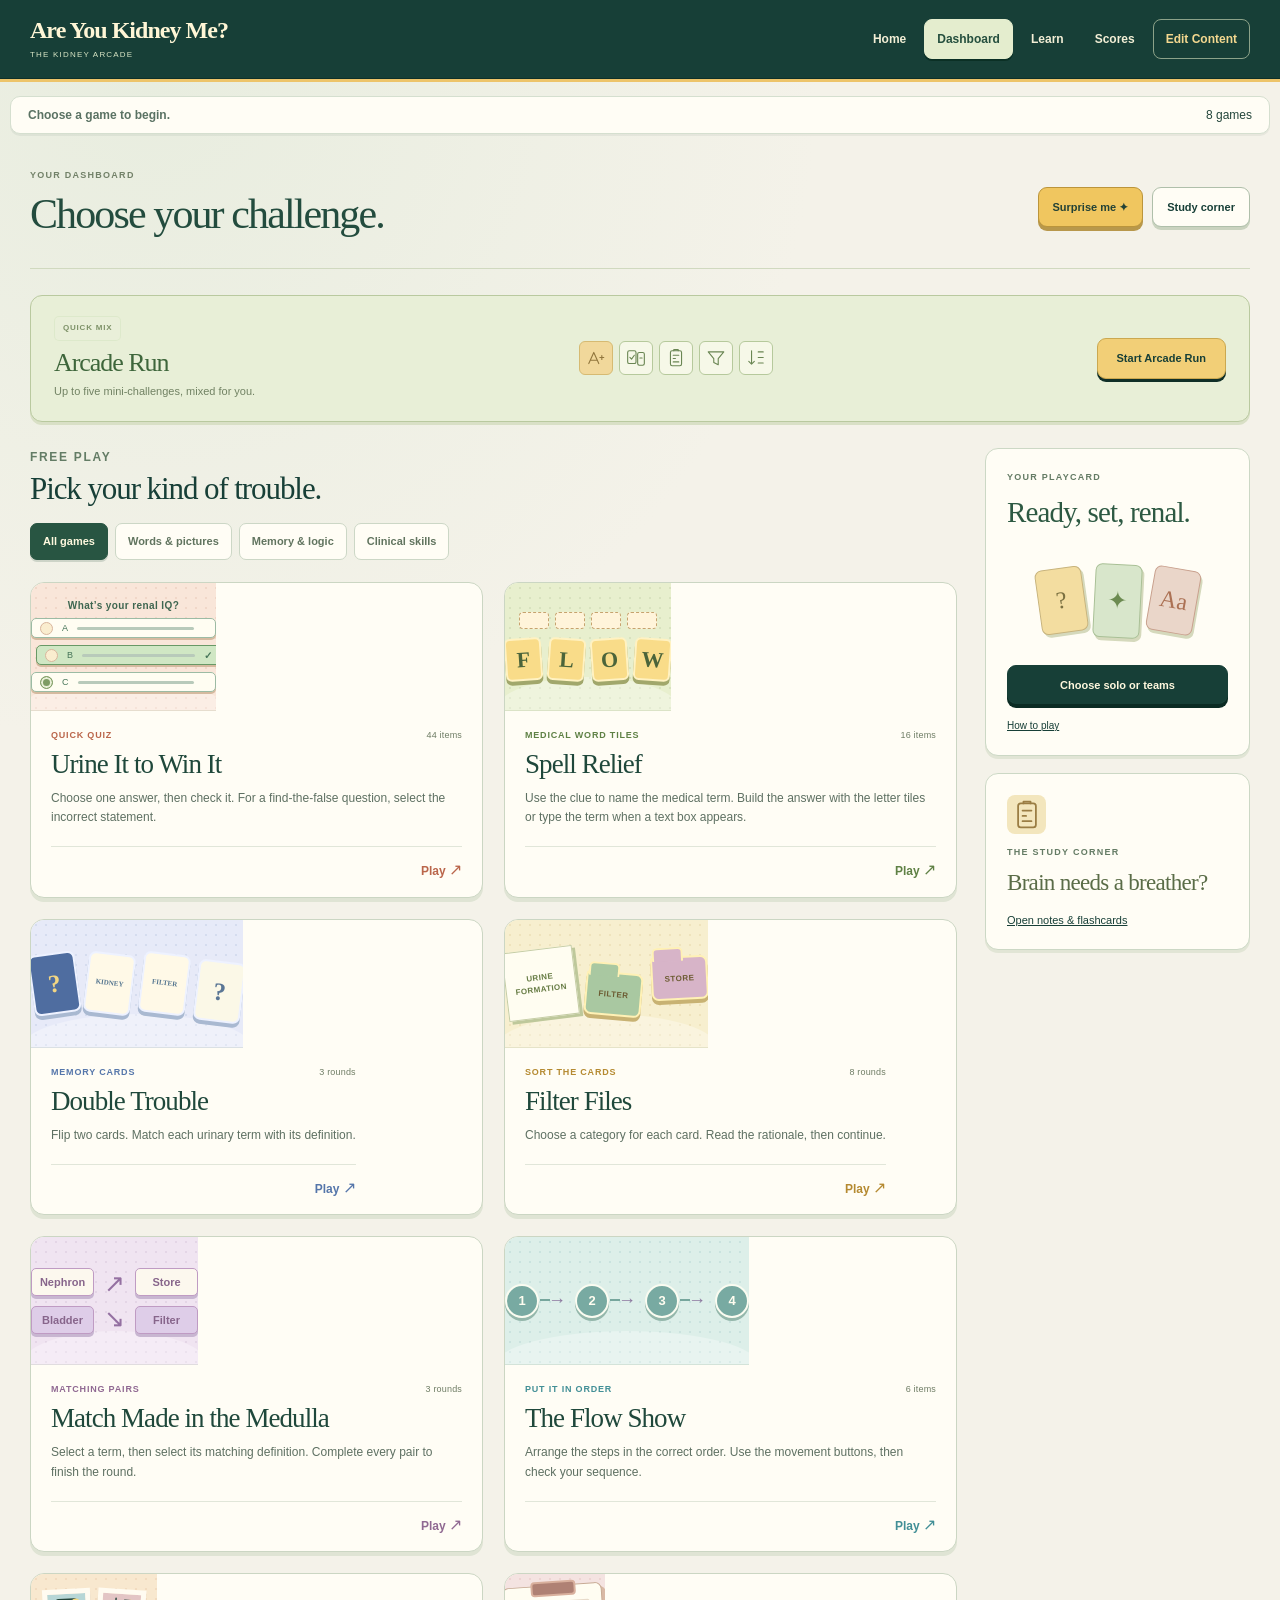
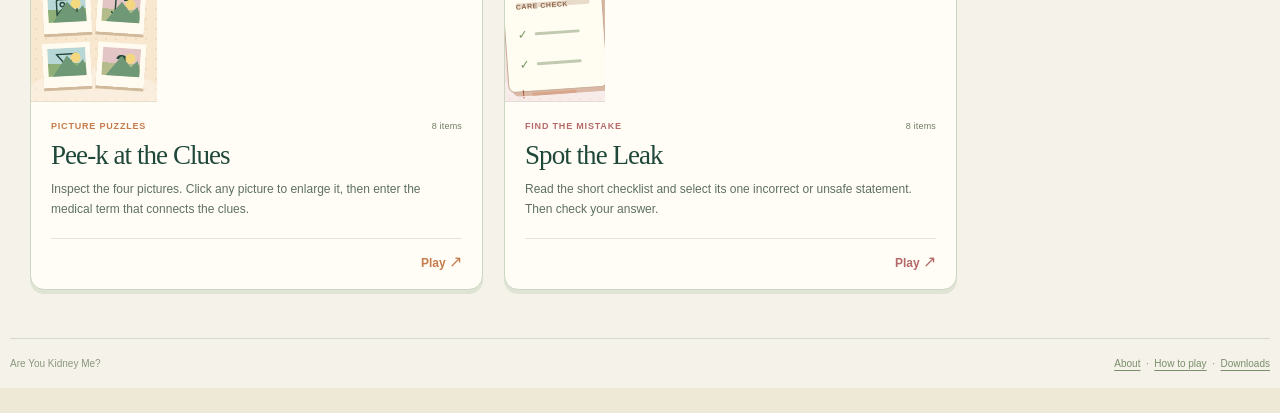
==== dashboard.html @ 538bf219 "Restore Are You Kidney Me, separate home and dashboard, and welcome learning through mistakes" ====
<!doctype html><html lang="en"><head><meta charset="utf-8"><meta name="viewport" content="width=device-width,initial-scale=1"><meta name="theme-color" content="#173f37"><meta name="description" content="An editable urinary-system game hub for solo practice and simple classroom play."><title>Are You Kidney Me? — The Kidney Arcade</title><link rel="stylesheet" href="style.css?v=5"><link rel="stylesheet" href="editor.css?v=5"></head><body data-site-mode="multipage" data-start-view="dashboard"><a class="skip" href="#main">Skip to content</a><div id="app"><p class="loading">Opening the kidney arcade…</p></div><dialog id="modal" aria-label="Game information"></dialog><script src="content.js?v=5"></script><script src="assets.js?v=5"></script><script src="engine.js?v=5"></script><script src="run.js?v=5"></script><script src="memory.js?v=5"></script><script src="activities.js?v=5"></script><script src="zip.js?v=5"></script><script src="editor.js?v=5"></script><script src="downloads.js?v=5"></script><script src="bundle.js?v=5"></script><script src="app.js?v=5"></script><noscript>Enable JavaScript to play or edit this website.</noscript></body></html>
---- style.css ----
*{box-sizing:border-box}:root{--accent:#173f37;--page-bg:#fff9e9;--gold:#e7b958;--ink:#243d34;--muted:#667469;--line:#d7d9bf;--font-scale:1;font-family:Arial,sans-serif;color:var(--ink);background:#eee9d7;font-size:calc(16px * var(--font-scale))}body{margin:0;background:radial-gradient(circle at 90% 0,#d8e1bf,transparent 40%),#eee9d7}button,input,select,textarea{font:inherit}button,a,input,select{touch-action:manipulation}button{cursor:pointer;color:inherit}button:disabled{cursor:default;opacity:.45}button:focus-visible,a:focus-visible,input:focus-visible,select:focus-visible,textarea:focus-visible{outline:3px solid #b86a36;outline-offset:3px}a{color:var(--accent)}h1,h2,h3,p{margin-top:0}p{line-height:1.6}h1,h2,h3{color:var(--accent)}h1,h2{font-family:Georgia,serif;font-weight:normal}header{background:var(--accent);color:#fff6d6;box-shadow:0 4px 0 #d7ae53}.header-inner{max-width:1280px;margin:auto;display:flex;align-items:center;gap:22px;padding:15px 26px;flex-wrap:wrap}.brand{font-family:Georgia,serif;font-size:calc(25px * var(--font-scale));font-weight:bold;color:#fff6d6;border:0;background:none;padding:0;text-align:left}.brand small{display:block;font:calc(10px * var(--font-scale)) Arial,sans-serif;letter-spacing:.15em;color:#dbe4ba;margin-top:4px}.nav{display:flex;gap:6px;flex-wrap:wrap;margin-left:auto}.nav :is(button,a){padding:10px 15px;border:1px solid transparent;background:transparent;color:#f3efd6;border-radius:6px;font-size:calc(14px * var(--font-scale));font-weight:bold}.nav :is(button,a):hover,.nav :is(button,a).active{background:#ffffff1a;border-color:#b9c8a866}.nav .edit{color:#ffe099;border-color:#8aab8d}.session-strip{max-width:1228px;margin:15px auto 0;padding:10px 15px;background:#f9f6e5;border:1px solid #cfdbbc;border-radius:8px;display:flex;gap:13px 24px;flex-wrap:wrap;align-items:center;font-size:calc(13px * var(--font-scale))}.session-strip .mode{margin-right:auto;color:var(--muted)}.session-strip strong{color:var(--accent)}.session-strip button{padding:5px 8px;background:none;border:0;color:var(--accent);font-size:calc(12px * var(--font-scale));text-decoration:underline}.container{max-width:1280px;margin:auto;padding:30px 26px 42px}main{outline:none}.eyebrow{color:#6b7559;font-size:calc(11px * var(--font-scale));letter-spacing:.17em;font-weight:bold;margin-bottom:10px}.hero{display:grid;grid-template-columns:1fr 280px;gap:30px;align-items:center;background:var(--page-bg);border:1px solid #d7d8bd;border-radius:18px;padding:32px 42px;box-shadow:0 7px 0 #dedec5;margin-bottom:35px}.hero h1{font-size:calc(clamp(40px,5.5vw,66px) * var(--font-scale));line-height:1.02;margin-bottom:18px}.hero h1 em{font-style:normal;color:#a95c42}.hero .intro{font-size:calc(18px * var(--font-scale));color:#56664f;max-width:690px;margin-bottom:21px}.hero img{width:100%;max-height:250px;object-fit:contain;filter:drop-shadow(6px 9px 0 #153e3217)}.actions{display:flex;gap:10px;flex-wrap:wrap;align-items:center}.btn{display:inline-flex;justify-content:center;align-items:center;gap:8px;min-height:43px;padding:11px 18px;border:1px solid #7a8d6e;border-radius:7px;background:#f5efdb;color:var(--accent);font-weight:bold;font-size:calc(14px * var(--font-scale));text-decoration:none;box-shadow:0 3px 0 #c6ccb1}.btn:hover{filter:brightness(1.035);transform:translateY(-1px)}.btn.primary{background:var(--gold);border-color:#b18a3a;color:#30442e;box-shadow:0 3px 0 #b39249}.btn.dark{background:var(--accent);color:#fff8de;border-color:var(--accent);box-shadow:0 3px 0 #0d3027}.btn.small{padding:8px 11px;min-height:34px;font-size:calc(12px * var(--font-scale))}.btn.danger{color:#933f35;border-color:#be8a75}.pill{font-size:calc(11px * var(--font-scale));border:1px solid #cad6b7;background:#f8f7e7;border-radius:99px;padding:6px 10px;color:#52624c}.hero-pills{display:flex;gap:7px;flex-wrap:wrap;margin-top:20px}.section-top{display:flex;gap:20px;justify-content:space-between;align-items:end;margin-bottom:18px}.section-top h2{font-size:calc(32px * var(--font-scale));margin-bottom:5px}.muted{color:var(--muted)}.section-top p{font-size:calc(14px * var(--font-scale));margin-bottom:0}.game-grid{display:grid;grid-template-columns:repeat(3,minmax(0,1fr));gap:20px}.game-card{text-align:left;background:var(--page-bg);border:1px solid #cbd3b8;border-radius:13px;padding:23px;box-shadow:0 5px 0 #d8dcc6;transition:transform .15s,box-shadow .15s;min-width:0}.game-card:hover{transform:translateY(-4px);box-shadow:0 9px 0 #d4dac0}.card-top{display:flex;align-items:center;justify-content:space-between;margin-bottom:19px}.game-icon{display:flex;align-items:center;justify-content:center;width:46px;height:46px;border-radius:12px;background:#e1e8ce;color:var(--accent);font:900 calc(22px * var(--font-scale)) Georgia,serif}.game-card h3{font:normal calc(26px * var(--font-scale))/1.12 Georgia,serif;margin:0 0 10px}.game-card .sub{font-weight:bold;font-size:calc(12px * var(--font-scale));color:#737952;margin-bottom:12px}.game-card p{font-size:calc(13px * var(--font-scale));line-height:1.55;color:#61705c;margin-bottom:18px}.game-card .card-bottom{display:flex;justify-content:space-between;font-size:calc(12px * var(--font-scale));font-weight:bold;color:var(--accent)}.note{padding:17px 20px;background:#e8edd9;border-left:4px solid #8aab6b;font-size:calc(14px * var(--font-scale));margin-top:28px;border-radius:0 7px 7px 0}.game-head{display:flex;justify-content:space-between;gap:25px;margin-bottom:23px;align-items:start}.game-head h1{font-size:calc(40px * var(--font-scale));line-height:1.08;margin-bottom:8px}.game-head p{color:var(--muted);font-size:calc(14px * var(--font-scale));margin-bottom:0;max-width:780px}.back{border:0;background:none;color:var(--accent);font-weight:bold;font-size:calc(13px * var(--font-scale));padding:9px 0;white-space:nowrap}.play-layout{display:grid;grid-template-columns:175px minmax(0,1fr);gap:22px}.item-index{background:#e6ecd7;border:1px solid #c4d0b5;padding:15px 12px;border-radius:9px;align-self:start}.item-index summary{font-size:calc(13px * var(--font-scale));color:var(--accent);font-weight:bold;cursor:pointer;margin-bottom:12px}.index-grid{display:grid;grid-template-columns:repeat(4,1fr);gap:6px}.index-btn{border:1px solid #a9b997;border-radius:5px;min-height:33px;background:#fbf9e9;font-weight:bold;font-size:calc(12px * var(--font-scale))}.index-btn.active{background:#edce83;border:2px solid #a4843d}.index-btn.done{background:#b8d1aa}.legend{font-size:calc(11px * var(--font-scale));color:#687660;margin:12px 0 0;line-height:1.6}.challenge{min-width:0;background:var(--page-bg);border:1px solid #ccd3b9;border-radius:13px;padding:25px 29px;box-shadow:0 5px 0 #d8dcc6}.challenge-meta{display:flex;gap:10px 16px;align-items:center;flex-wrap:wrap;margin-bottom:20px;color:#647357;font-weight:bold;font-size:calc(11px * var(--font-scale));letter-spacing:.03em}.challenge-meta .points{margin-left:auto;background:#eee0ac;color:#725a28;padding:6px 9px;border-radius:5px}.prompt{font:700 clamp(calc(21px * var(--font-scale)),2.2vw,28px)/1.4 Arial,sans-serif;color:#254738;margin-bottom:13px}.instruction{font-size:calc(14px * var(--font-scale));color:#687760;margin-bottom:22px}.option-grid{display:grid;gap:10px}.option-grid.two{grid-template-columns:1fr 1fr}.option{display:flex;gap:15px;align-items:center;text-align:left;border:1px solid #b5c2a2;background:#f4f0da;border-radius:7px;padding:15px;min-height:64px;font-size:calc(16px * var(--font-scale));line-height:1.5}.option b{color:var(--accent);font-size:calc(19px * var(--font-scale));flex-shrink:0}.option.selected{background:#f0d89c;border:2px solid #b08f3f;padding:14px}.option.correct{background:#dceacb;border:2px solid #76955e;padding:14px}.option:disabled{opacity:1}.field-label{display:block;font-size:calc(13px * var(--font-scale));font-weight:bold;margin-bottom:9px}.answer-field{width:100%;max-width:620px;border:2px solid #b6c4a3;border-radius:6px;min-height:50px;padding:12px 14px;background:white;color:#243d34;font-size:calc(20px * var(--font-scale))}.hint{font-size:calc(12px * var(--font-scale));color:#6f7d63;margin:10px 0 0}.tiles{display:flex;flex-wrap:wrap;justify-content:center;gap:9px;padding:20px;background:#285d48;border:4px solid #b69a50;border-radius:9px;margin:0 auto 16px;max-width:650px}.tile{width:53px;height:59px;font:700 calc(29px * var(--font-scale)) Georgia,serif;color:#294330;background:linear-gradient(#f1d689,#d3ae5c);border:2px solid #f6e6ad;border-radius:5px;box-shadow:0 3px 0 #163e2e}.tile.used{background:#3c7059;border-color:#6d8b69;color:transparent;box-shadow:none;opacity:1}.built{font-size:calc(25px * var(--font-scale));letter-spacing:.1em;font-weight:bold;color:var(--accent);text-align:center;min-height:52px;padding:12px;background:#ebe9d4;border-radius:6px;margin-bottom:12px;overflow-wrap:anywhere}.built.empty{font-size:calc(14px * var(--font-scale));letter-spacing:0;font-weight:normal;color:#758167}.tile-tools{display:flex;justify-content:center;gap:9px;margin-bottom:15px}.pictures{display:grid;grid-template-columns:repeat(4,minmax(0,1fr));gap:9px;margin-bottom:21px}.picture{border:1px solid #c2c8aa;border-radius:6px;padding:5px;background:#e8e4c9}.picture img{display:block;width:100%;height:130px;object-fit:contain;background:white}.picture small{display:block;color:#6e7759;padding:6px 0 1px;font-size:calc(10px * var(--font-scale))}.challenge-actions{display:flex;gap:10px 17px;flex-wrap:wrap;align-items:center;border-top:1px solid #d5dac3;margin-top:24px;padding-top:20px}.text-button{border:0;background:transparent;color:var(--accent);font-size:calc(13px * var(--font-scale));text-decoration:underline;padding:8px 0}.feedback{padding:16px 18px;background:#f4e7c9;border-left:4px solid #b78a43;margin-top:22px;border-radius:0 7px 7px 0}.feedback.good{background:#e3edd5;border-color:#789e61}.feedback h3{font:700 calc(17px * var(--font-scale)) Arial,sans-serif;margin-bottom:9px}.feedback p{font-size:calc(14px * var(--font-scale));margin-bottom:9px}.feedback p:last-child{margin-bottom:0}.solution{font-size:calc(21px * var(--font-scale))!important;font-weight:bold;color:#315c42;white-space:pre-line}.earned{font-weight:bold;color:#4d7845}.team-awards{display:flex;gap:9px;flex-wrap:wrap;margin-top:12px}.award{border:1px solid #9caf86;background:#fffbee;border-radius:6px;padding:10px 13px;font-size:calc(13px * var(--font-scale));font-weight:bold;min-height:43px;overflow-wrap:anywhere;min-width:0}.award.selected{background:var(--accent);color:white}.award small{display:block;font-size:calc(11px * var(--font-scale));font-weight:normal;margin-top:4px}.match-board{display:grid;grid-template-columns:1fr 1.5fr;gap:13px}.match-column{display:grid;gap:9px}.match-choice{border:1px solid #b0c29b;background:#f3efda;border-radius:6px;padding:12px;min-height:62px;font-size:calc(14px * var(--font-scale));line-height:1.45;text-align:left;display:flex;gap:10px;align-items:center}.match-choice.selected{outline:2px solid #bb9442;background:#f5df9f}.match-choice.matched{background:#d8e7c7;color:#59714e;border-color:#96b17c;opacity:1}.match-choice.wrong{background:#f0d2bc;border-color:#b97959}.match-choice b{color:#6f7d58;flex-shrink:0}.match-hint{font-size:calc(13px * var(--font-scale));color:#916d3d;margin:12px 0 0}.pair-solution{display:grid;gap:9px}.pair-solution p{margin:0;padding:12px 15px;background:#e4ecd6;border-radius:6px;font-size:calc(14px * var(--font-scale))}.order-list{list-style:none;padding:0;margin:0;display:grid;gap:10px}.order-step{display:flex;gap:14px;align-items:center;border:1px solid #bbc8a7;background:#f3efdc;border-radius:7px;padding:12px 14px;min-height:63px}.order-step .step-no{font-size:calc(20px * var(--font-scale));font-weight:bold;color:#8b8e61;flex-shrink:0}.order-step .step-text{font-size:calc(15px * var(--font-scale));line-height:1.5;flex-grow:1}.step-controls{display:flex;gap:5px;flex-shrink:0}.step-controls button{border:1px solid #acbd95;background:#fffbee;border-radius:4px;padding:7px 10px;color:var(--accent)}.order-step.correct{background:#dfeacd}.danger-label{display:inline-block;background:#f1d7c7;color:#874a3d;padding:5px 9px;border-radius:5px;font-size:calc(11px * var(--font-scale));font-weight:bold;margin-bottom:13px}.learn-layout{display:grid;grid-template-columns:1.3fr 1fr;gap:24px}.articles{display:grid;gap:15px}.article{background:var(--page-bg);border:1px solid #ccd3b7;border-radius:10px;overflow:hidden}.article summary{padding:19px 21px;font:normal calc(24px * var(--font-scale)) Georgia,serif;color:var(--accent);cursor:pointer}.article .article-body{padding:0 21px 19px;font-size:calc(14px * var(--font-scale));color:#56664e}.flash-panel{background:#e3ead3;border:1px solid #bdcca8;border-radius:12px;padding:22px;align-self:start}.flash-panel h2{font-size:calc(29px * var(--font-scale));margin-bottom:10px}.flashcard{display:flex;align-items:center;justify-content:center;flex-direction:column;width:100%;min-height:222px;background:#fff9e9;border:2px solid #becd9e;border-radius:11px;padding:25px;text-align:center;margin:15px 0;font-size:calc(21px * var(--font-scale));line-height:1.5;color:var(--accent)}.flashcard small{font-size:calc(11px * var(--font-scale));color:#88936e;margin-top:17px}.search{width:100%;max-width:310px;min-height:43px;background:#fffdf3;border:1px solid #b4c29d;border-radius:6px;padding:10px 13px}.scores-layout{display:grid;grid-template-columns:1fr 1.2fr;gap:23px}.score-card,.review-card,.finish-card{background:var(--page-bg);border:1px solid #c5d1b3;border-radius:13px;padding:26px}.score-big{font:normal calc(61px * var(--font-scale)) Georgia,serif;color:var(--accent);margin:12px 0}.score-table{width:100%;border-collapse:collapse;font-size:calc(14px * var(--font-scale));margin:18px 0}.score-table th,.score-table td{text-align:left;padding:12px 8px;border-bottom:1px solid #d3dac1;overflow-wrap:anywhere}.review-list{display:grid;gap:8px;max-height:380px;overflow:auto}.review-link{display:block;text-align:left;background:#f1efdc;border:1px solid #c9d1b5;border-radius:6px;padding:12px;font-size:calc(13px * var(--font-scale));line-height:1.4;color:var(--accent)}.finish-card h1{font-size:calc(43px * var(--font-scale))}.finish-card p{color:#617055}.timer{display:inline-flex;gap:8px;align-items:center;margin-left:auto;font-size:calc(13px * var(--font-scale));color:#647451}.timer button{border:1px solid #b9c7a6;border-radius:4px;background:#f7f2df;font-size:calc(11px * var(--font-scale));padding:6px 8px}.editor-intro{background:#e7edd9;border:1px solid #c2d0ae;border-radius:9px;padding:16px 20px;font-size:calc(14px * var(--font-scale));margin-bottom:20px}.page-footer{max-width:1228px;margin:0 auto 25px;padding:17px 0;border-top:1px solid #c6ceb5;display:flex;justify-content:space-between;gap:20px;color:#788167;font-size:calc(11px * var(--font-scale))}.page-footer button{border:0;background:none;padding:0;color:#637954;text-decoration:underline;font-size:calc(11px * var(--font-scale))}.loading{padding:70px 30px;color:#476f4c;font-size:calc(22px * var(--font-scale))}.skip{position:absolute;left:10px;top:-80px;background:white;padding:12px;z-index:50}.skip:focus{top:10px}dialog{width:calc(100% - 30px);max-width:720px;border:1px solid #91a37d;border-radius:13px;padding:0;background:var(--page-bg);color:var(--ink);box-shadow:0 16px 60px #12362866}dialog::backdrop{background:#16372dcc}.modal-header{display:flex;justify-content:space-between;align-items:center;gap:20px;background:var(--accent);color:#fff4ce;padding:13px 20px;font-size:calc(16px * var(--font-scale));font-weight:bold}.modal-header button{color:#fff4ce;background:#ffffff15;border:1px solid #ffffff44;border-radius:5px;padding:6px 10px;font-size:calc(12px * var(--font-scale))}.modal-body{padding:25px 28px 28px}.modal-body h2{font-size:calc(32px * var(--font-scale));margin-bottom:12px}.modal-body p,.modal-body li{font-size:calc(14px * var(--font-scale));line-height:1.6}.modal-body li{margin-bottom:8px}.mode-choices{display:grid;grid-template-columns:1fr 1fr;gap:14px;margin:20px 0}.mode-choice{padding:22px 19px;text-align:left;border:1px solid #b7c5a0;border-radius:8px;background:#f1e8cb}.mode-choice strong{font:normal calc(25px * var(--font-scale)) Georgia,serif;color:var(--accent);display:block;margin-bottom:10px}.mode-choice span{font-size:calc(13px * var(--font-scale));line-height:1.6;display:block;color:#647053}.team-fields{display:grid;grid-template-columns:1fr 1fr;gap:12px;margin:20px 0}.team-fields label{font-size:calc(12px * var(--font-scale));font-weight:bold}.team-fields input{width:100%;display:block;margin-top:7px;padding:11px;border:1px solid #aebf94;border-radius:5px;background:white;min-height:43px}.fine{font-size:calc(11px * var(--font-scale))!important;color:#75836a}.zoom-image{display:block;max-width:100%;max-height:65vh;margin:auto}.toast{background:#e4ebd2;border:1px solid #a9bf8d;color:#3e6543;padding:12px 18px;max-width:1228px;margin:12px auto 0;border-radius:7px;font-size:calc(13px * var(--font-scale))}.empty{padding:20px;background:#f1efde;border-radius:7px;color:#6c7b5e}.modal-errors{color:#9a4232}.sr-only{position:absolute;width:1px;height:1px;overflow:hidden;clip-path:inset(50%)}@media(prefers-reduced-motion:reduce){*{transition:none!important;animation:none!important;scroll-behavior:auto!important}}@media(max-width:950px){.game-grid{grid-template-columns:repeat(2,minmax(0,1fr))}.hero{grid-template-columns:1fr 200px;padding:29px}.hero img{max-height:220px}.play-layout{grid-template-columns:1fr}.item-index{padding:12px 14px}.index-grid{grid-template-columns:repeat(10,1fr)}.item-index .legend{display:none}.option-grid.two{grid-template-columns:1fr}.learn-layout,.scores-layout{grid-template-columns:1fr 1fr}.session-strip{margin:14px 26px 0}.page-footer{margin:0 26px 25px}.game-head h1{font-size:calc(35px * var(--font-scale))}}@media(max-width:620px){.header-inner{gap:15px;padding:16px}.brand{font-size:calc(24px * var(--font-scale))}.nav{margin-left:0;width:100%;gap:4px}.nav :is(button,a){padding:9px 12px;font-size:calc(12px * var(--font-scale))}.container{padding:23px 15px 30px}.session-strip{margin:14px 15px 0;font-size:calc(12px * var(--font-scale));gap:9px 13px}.hero{grid-template-columns:1fr;padding:25px 22px;gap:10px}.hero h1{font-size:calc(43px * var(--font-scale))}.hero .intro{font-size:calc(16px * var(--font-scale))}.hero img{display:none}.game-grid{grid-template-columns:1fr;gap:16px}.game-card{padding:21px}.game-card h3{font-size:calc(27px * var(--font-scale))}.card-top{margin-bottom:15px}.section-top{display:block}.section-top h2{font-size:calc(30px * var(--font-scale))}.section-top p{margin-bottom:12px}.game-head{gap:15px}.game-head h1{font-size:calc(31px * var(--font-scale))}.game-head p{font-size:calc(13px * var(--font-scale))}.back{font-size:calc(11px * var(--font-scale))}.challenge{padding:22px 17px}.prompt{font-size:calc(22px * var(--font-scale))}.challenge-meta{font-size:calc(10px * var(--font-scale));gap:7px}.tile{width:45px;height:52px;font-size:calc(26px * var(--font-scale))}.tiles{padding:14px 10px;gap:7px}.built{font-size:calc(22px * var(--font-scale))}.pictures{grid-template-columns:1fr 1fr}.picture img{height:135px}.match-board{gap:8px;grid-template-columns:1fr 1.2fr}.match-choice{padding:10px 9px;font-size:calc(12px * var(--font-scale));min-height:77px;gap:6px}.order-step{padding:11px 10px;gap:9px}.order-step .step-text{font-size:calc(14px * var(--font-scale))}.step-controls{display:grid}.step-controls button{padding:5px 8px;font-size:calc(12px * var(--font-scale))}.learn-layout,.scores-layout{grid-template-columns:1fr}.section-top .search{max-width:none}.index-grid{grid-template-columns:repeat(7,1fr)}.challenge-actions .btn{flex-grow:1}.timer{width:100%;margin-left:0}.page-footer{margin:0 15px 20px;display:block}.page-footer span{display:block;margin-bottom:9px}.mode-choices,.team-fields{grid-template-columns:1fr}.modal-body{padding:23px 20px}.feedback{padding:16px 14px}.team-awards{display:grid;grid-template-columns:1fr 1fr}.award{padding:10px;font-size:calc(12px * var(--font-scale))}.score-card,.review-card,.finish-card{padding:22px}.score-big{font-size:calc(52px * var(--font-scale))}.toast{margin:12px 15px 0}}
h1,h2,h3,.brand,.game-card{overflow-wrap:anywhere}.session-strip>span{min-width:0;overflow-wrap:anywhere}

/* Urine Trouble — the illustrated arcade hub. */
:root{--arcade-cream:#faf7ec;--arcade-paper:#fffdf5;--arcade-forest:#173f37;--arcade-coral:#d96c50;--arcade-sun:#f0c65f;--arcade-blue:#477fa0;--arcade-line:#d4dccd;--muted:#5b7065;--gold:#f0c65f}
body{background:radial-gradient(circle at 12% 4%,#e8eddf,transparent 30%),#f4f2e9;color:#24463b}
header{border-bottom:1px solid #0e3029;box-shadow:0 3px 0 #edc46a}
.header-inner{max-width:1320px;padding:18px 30px;gap:25px}
.brand{letter-spacing:-.04em;font-size:calc(27px * var(--font-scale))}
.brand small{letter-spacing:.17em;font-size:calc(9px * var(--font-scale));margin-top:5px;color:#d7e4c4}
.nav{gap:6px}.nav :is(button,a){min-height:42px;border-radius:8px;padding:11px 17px;font-size:calc(13px * var(--font-scale));transition:background-color .15s,border-color .15s}
.nav :is(button,a).active{background:#f0cb70;color:#173f37;border-color:#f0cb70;box-shadow:0 3px 0 #0d2d2573}
.nav :is(button,a):hover:not(.active){background:#ffffff16;border-color:#ffffff35}
.nav .edit{color:#f4d88f;border-color:#8ca289}
.container{max-width:1320px;padding:30px 30px 48px}
.session-strip{max-width:1260px;margin-top:17px;padding:11px 17px;background:#fffdf5;border-color:#d5dfcf;box-shadow:0 2px 0 #244b3410;border-radius:10px;font-size:calc(12px * var(--font-scale))}
.session-strip .mode{font-weight:bold;color:#5a7263}.session-strip strong{font-variant-numeric:tabular-nums}
.eyebrow{font-size:calc(10px * var(--font-scale));font-weight:800;letter-spacing:.14em;color:#637c65}
.btn{min-height:45px;padding:12px 19px;border-radius:9px;border-color:#afbfaa;background:#fffdf5;box-shadow:0 3px 0 #cad3bf;font-size:calc(13px * var(--font-scale));transition:transform .15s,box-shadow .15s,background-color .15s}
.btn.primary{background:#f0c65f;color:#234236;border-color:#bb953b;box-shadow:0 4px 0 #b8984b}
.btn.primary:hover{background:#f7d580;filter:none;transform:translateY(-2px)}.btn.dark{border-color:#173f37;box-shadow:0 4px 0 #0b2b23}
.btn:active{transform:translateY(2px);box-shadow:0 1px 0 #8b9c80}.btn.small{min-height:36px;padding:8px 12px;font-size:calc(11px * var(--font-scale))}
.arcade-hub{min-width:0}.hub-hero{display:grid;grid-template-columns:minmax(0,1.02fr) minmax(0,1fr);gap:35px;align-items:center;margin:0 0 36px;padding:8px 0 7px}
.hub-hero>div{min-width:0}.hub-hero .eyebrow{display:inline-flex;gap:7px;align-items:center;margin-bottom:17px;padding:6px 9px;border:1px solid #ccd9be;background:#e9efd9;border-radius:5px;color:#577048;font-size:calc(9px * var(--font-scale));letter-spacing:.13em}
.hub-hero .eyebrow::before{content:"";width:6px;height:6px;background:#d3704b;border-radius:2px;box-shadow:9px 0 0 #d8b754;margin-right:11px}
.hub-title,.hub-hero h1{font:normal calc(clamp(42px,4.7vw,64px) * var(--font-scale))/1.02 Georgia,serif;letter-spacing:-.055em;margin:0 0 17px;color:#173f37;max-width:680px}
.hub-title em,.hub-hero h1 em{color:#c16848;font-style:normal;display:block}.hub-hero .intro,.hub-hero .hub-intro{max-width:530px;color:#596e61;font-size:calc(15px * var(--font-scale));line-height:1.7;margin-bottom:20px}
.hub-stats{display:flex;flex-wrap:wrap;gap:15px 24px;margin:22px 0 0}.hub-stat{display:flex;gap:7px;align-items:baseline;color:#6a7b6c;font-size:calc(11px * var(--font-scale));line-height:1.4}.hub-stat strong{font:700 calc(24px * var(--font-scale))/1 Arial,sans-serif;color:#2e5742;letter-spacing:-.05em}
.featured-run{position:relative;isolation:isolate;overflow:hidden;min-height:250px;padding:28px 29px;background:#1d4c40;color:#fdf7de;border:2px solid #173f37;border-radius:17px;box-shadow:6px 7px 0 #dce0c5;text-align:left}
.featured-run::before{content:"";position:absolute;inset:0;z-index:-1;background-image:linear-gradient(#ffffff08 1px,transparent 1px),linear-gradient(90deg,#ffffff08 1px,transparent 1px);background-size:20px 20px}
.featured-run::after{content:"";position:absolute;width:190px;height:190px;border:27px solid #69905c22;border-radius:50%;right:-60px;top:-65px;z-index:-1}
.featured-run .eyebrow,.featured-run .feature-label,.featured-run .run-label{display:inline-block;border:1px solid #c7dcad55;background:#ffffff0d;border-radius:5px;padding:5px 8px;font-size:calc(9px * var(--font-scale));font-weight:bold;letter-spacing:.1em;color:#dce9c8;margin-bottom:14px}
.featured-run .eyebrow::before{display:none}.featured-run h2{font:normal calc(34px * var(--font-scale))/1.1 Georgia,serif;letter-spacing:-.04em;color:#f5d17a;margin:0 0 12px}
.featured-run p{font-size:calc(13px * var(--font-scale));line-height:1.65;color:#dce6d0;max-width:345px;margin-bottom:17px}.featured-run .btn.primary{background:#f2cf77;border-color:#cba850;box-shadow:0 3px 0 #102f27;color:#173f37}
.featured-run .run-art{position:absolute;width:122px;right:20px;bottom:23px;pointer-events:none;opacity:.95}.featured-run .run-art img{display:block;width:100%;height:auto;max-height:150px;object-fit:contain}.featured-run .run-copy{position:relative;padding-right:105px;z-index:1}.featured-run .run-copy h2{max-width:330px}
.run-preview,.run-route{display:flex;gap:7px;align-items:center;margin:17px 0 20px;flex-wrap:wrap}.run-preview span,.run-route span{display:grid;place-items:center;min-width:29px;height:29px;padding:0 7px;background:#ffffff0f;border:1px solid #d4dfb64d;border-radius:6px;color:#e9eacb;font-size:calc(10px * var(--font-scale));font-weight:bold}.run-preview span:first-child,.run-route span:first-child{background:#f0c65f;color:#2b4937;border-color:#f0c65f}
.hub-main{display:grid;grid-template-columns:minmax(0,1fr) 265px;gap:28px;align-items:start}.hub-games,.game-library{min-width:0}.hub-main .section-top{margin:0 0 17px;align-items:center}.hub-main .section-top h2{font:normal calc(31px * var(--font-scale))/1.1 Georgia,serif;letter-spacing:-.035em;margin-bottom:0}.hub-main .section-top .eyebrow{margin-bottom:5px}.hub-main .section-top p{font-size:calc(12px * var(--font-scale))}
.game-filters{display:flex;align-items:center;gap:7px;flex-wrap:wrap;margin:0 0 22px}.filter-btn{min-height:37px;padding:8px 12px;border:1px solid #ccd7c6;border-radius:7px;background:#fffdf5;color:#61745f;font-size:calc(11px * var(--font-scale));font-weight:bold;line-height:1.3;transition:background-color .15s,border-color .15s}
.filter-btn:hover{border-color:#849f7b;background:#eaf0de}.filter-btn[aria-pressed="true"]{border-color:#285542;background:#285542;color:#fff9df;box-shadow:0 2px 0 #1a40322b}
.game-grid{grid-template-columns:repeat(2,minmax(0,1fr));gap:21px}.game-card{--game-color:#376e4a;--game-tint:#e9efdb;--game-deep:#29533c;display:flex;flex-direction:column;position:relative;overflow:hidden;padding:0;text-align:left;min-width:0;background:#fffdf5;border:1px solid #cbd6c3;border-radius:14px;box-shadow:0 4px 0 #dfe4d4;transition:transform .18s,box-shadow .18s,border-color .18s}
.game-card::before{display:none}.game-card:hover{transform:translateY(-5px);border-color:var(--game-color);box-shadow:0 9px 0 #d7dfce}.game-card:active{transform:translateY(-1px);box-shadow:0 3px 0 #d7dfce}
.game-card[data-game="quiz"]{--game-color:#ba664b;--game-tint:#f9e6d9;--game-deep:#8c4e3f}.game-card[data-game="words"]{--game-color:#5f8145;--game-tint:#e8efce;--game-deep:#406239}.game-card[data-game="memory"]{--game-color:#5576aa;--game-tint:#e7eaf8;--game-deep:#3d5c89}.game-card[data-game="sort"]{--game-color:#b58a31;--game-tint:#f7efcf;--game-deep:#7e6b35}.game-card[data-game="match"]{--game-color:#906992;--game-tint:#f0e4f1;--game-deep:#77557c}.game-card[data-game="flow"]{--game-color:#428f96;--game-tint:#ddefe9;--game-deep:#34747b}.game-card[data-game="pictures"]{--game-color:#c67c4d;--game-tint:#f8e8cf;--game-deep:#9c603c}.game-card[data-game="leak"]{--game-color:#b6696a;--game-tint:#f4e3e1;--game-deep:#8f5558}
.game-preview{position:relative;display:flex;justify-content:center;align-items:center;gap:9px;height:128px;min-height:128px;overflow:hidden;background:var(--game-tint);border-bottom:1px solid #bfcbb752;isolation:isolate}
.game-preview::before{content:"";position:absolute;inset:0;z-index:-1;background-image:radial-gradient(var(--game-color) .75px,transparent .75px);background-size:10px 10px;opacity:.12}.game-preview::after{content:"";position:absolute;inset:auto -10px -37px;height:70px;border-radius:50%;z-index:-1;background:#ffffff4d}
.game-preview .game-icon{display:grid;place-items:center;width:58px;height:58px;background:#fffdf1b3;color:var(--game-color);border:1px solid #fffdf5;border-radius:14px;box-shadow:0 4px 0 #23452d17}.game-preview .game-icon svg{width:34px;height:34px}.game-card-body{padding:19px 20px 16px;display:flex;flex-direction:column;flex:1;min-width:0}.game-card-top{display:flex;gap:10px;justify-content:space-between;align-items:center;margin-bottom:10px}.game-card-top .sub{margin:0;color:var(--game-color);font-size:calc(9px * var(--font-scale));letter-spacing:.09em;text-transform:uppercase;font-weight:800}.game-card .pill{font-size:calc(9px * var(--font-scale));padding:4px 7px;background:#f7f7eb;border-color:#dce2d0;color:#738067}
.game-card h3{font:normal calc(27px * var(--font-scale))/1.12 Georgia,serif;letter-spacing:-.035em;margin:0 0 9px;color:#264f3b}.game-card p{font-size:calc(12px * var(--font-scale));line-height:1.6;color:#667a66;margin-bottom:16px}.game-card .card-bottom{display:flex;justify-content:space-between;align-items:center;gap:10px;margin-top:auto;border-top:1px solid #e1e6d9;padding-top:12px;color:#70816b;font-size:calc(10px * var(--font-scale));line-height:1.4}.game-card .card-bottom>span:last-child{color:var(--game-color);font-size:calc(12px * var(--font-scale));font-weight:bold;white-space:nowrap}
.game-card .card-top{margin:18px 20px 0}.game-card>.sub,.game-card>h3,.game-card>p,.game-card>.card-bottom{margin-left:20px;margin-right:20px}.game-card>.card-bottom{margin-bottom:18px}
.mini-tile{display:grid;place-items:center;position:relative;width:37px;height:43px;background:#f9dc89;color:#4b643a;border:2px solid #fff2c2;border-radius:6px;box-shadow:0 4px 0 #a1a76b;font:700 calc(22px * var(--font-scale))/1 Georgia,serif;transform:rotate(-4deg);transition:transform .18s}.mini-tile:nth-child(2n){transform:translateY(5px) rotate(3deg)}.mini-tile:nth-child(3n){transform:translateY(-4px) rotate(-2deg)}.game-card:hover .mini-tile{transform:translateY(-4px) rotate(0)}
.mini-card{display:grid;place-items:center;width:47px;height:61px;border:2px solid #eef2ff;border-radius:7px;background:#4f6da0;box-shadow:0 4px 0 #a9b9d1;color:#f2d683;font:700 calc(25px * var(--font-scale))/1 Georgia,serif;transform:rotate(-8deg);transition:transform .18s}.mini-card:nth-child(2n){transform:translateY(8px) rotate(7deg);background:#fbf8e7;color:#5a7695}.mini-card:nth-child(3n){transform:translateY(-6px) rotate(-2deg)}.game-card:hover .mini-card{transform:translateY(-5px) rotate(0)}
.mini-folder{position:relative;display:grid;place-items:center;width:57px;height:44px;background:#e3b855;border:2px solid #fff1b5;border-radius:4px 7px 7px;box-shadow:0 4px 0 #c8b273;color:#6c5b32;font-size:calc(18px * var(--font-scale));font-weight:bold;transform:rotate(-5deg)}.mini-folder::before{content:"";position:absolute;left:0;top:-11px;width:27px;height:12px;border-radius:5px 5px 0 0;background:inherit;border:2px solid #fff1b5;border-bottom:0}.mini-folder:nth-child(2n){background:#a9c8a1;transform:translateY(10px) rotate(5deg)}.mini-folder:nth-child(3n){background:#d7b4c8;transform:translateY(-6px) rotate(-3deg)}
.mini-choice{display:flex;align-items:center;gap:7px;min-width:137px;height:25px;padding:4px 8px;border:1px solid #dfb59f;border-radius:5px;background:#fffaf0;color:#97644c;font-size:calc(9px * var(--font-scale));box-shadow:0 2px 0 #d5ba9f}.mini-choice::before{content:"";width:11px;height:11px;border:1px solid #d9b69d;border-radius:50%;background:#faedcf;flex:none}.mini-choice.is-correct,.mini-choice:last-child{background:#e4edcc;border-color:#a6ba87}.mini-choice.is-correct::before,.mini-choice:last-child::before{background:#7e9c63;border-color:#7e9c63;box-shadow:inset 0 0 0 2px #e9efd7}
.preview-quiz,.preview-leak{flex-direction:column;gap:7px}.preview-words{gap:7px}.preview-memory{gap:8px}.preview-match{gap:24px}.mini-link{display:flex;align-items:center;justify-content:center;width:63px;min-height:28px;padding:6px;background:#fcf8ee;border:1px solid #bf9bc3;border-radius:5px;box-shadow:0 3px 0 #c8b6d1;color:#87658b;font-size:calc(11px * var(--font-scale));font-weight:bold;position:relative}.mini-link:nth-child(2n){background:#decde8}.mini-link::after{content:"";position:absolute;width:26px;height:2px;background:#b49bbd;right:-26px;top:50%}.mini-link:last-child::after{display:none}
.mini-dot{display:grid;place-items:center;width:34px;height:34px;border:2px solid #fafcf1;background:#78aaa2;color:#fffdf0;box-shadow:0 3px 0 #94b7ab;border-radius:50%;font-size:calc(13px * var(--font-scale));font-weight:bold;position:relative}.mini-dot:not(:last-child)::after{content:"";position:absolute;left:33px;top:13px;height:2px;width:10px;background:#77a69d}.mini-dot:nth-child(2n){background:#e3c572;color:#587c67}
.mini-picture{position:relative;display:block;width:51px;height:57px;background:linear-gradient(#b7d6d6 55%,#8eaf77 55%);border:5px solid #fffbf1;border-bottom-width:11px;box-shadow:0 3px 0 #d1b99b;transform:rotate(-8deg);overflow:hidden}.mini-picture::before{content:"";position:absolute;left:3px;bottom:-2px;width:38px;height:28px;background:#6e9876;clip-path:polygon(0 100%,43% 20%,68% 60%,85% 35%,100% 100%)}.mini-picture::after{content:"";position:absolute;right:5px;top:5px;width:10px;height:10px;background:#f4d87f;border-radius:50%}.mini-picture:nth-child(2n){transform:translateY(7px) rotate(7deg);background:linear-gradient(#e3c5c5 55%,#b3bc8a 55%)}
.mini-clipboard{display:grid;gap:6px;width:104px;min-height:81px;padding:17px 12px 10px;border:2px solid #cc9c8b;background:#fffaf0;border-radius:7px;box-shadow:4px 4px 0 #dfc8bd;position:relative;transform:rotate(-5deg)}.mini-clipboard::before{content:"";position:absolute;width:41px;height:11px;left:calc(50% - 21px);top:-5px;background:#af8174;border:2px solid #d9b09d;border-radius:4px}.mini-clipboard span{display:block;height:5px;background:#e8dbca;border-radius:2px}.mini-clipboard span:nth-child(2n){width:70%;background:#d88f7b}
.hub-aside{position:sticky;top:22px;display:grid;gap:17px;min-width:0}.hub-aside>section,.hub-aside>.aside-card,.hub-aside>.hub-side-card{position:relative;overflow:hidden;background:#fffdf5;border:1px solid #ccd8c5;border-radius:13px;padding:21px;box-shadow:0 3px 0 #e1e5d5}.hub-aside h2,.hub-aside h3{font:normal calc(25px * var(--font-scale))/1.15 Georgia,serif;letter-spacing:-.03em;margin-bottom:12px;color:#2d5942}.hub-aside p{font-size:calc(12px * var(--font-scale));line-height:1.65;color:#647b64}.hub-aside .eyebrow{font-size:calc(9px * var(--font-scale));margin-bottom:9px}.hub-aside .btn{width:100%;margin-top:5px;font-size:calc(11px * var(--font-scale));min-height:39px;padding:10px}.hub-aside .aside-score,.hub-aside .mini-score{font:normal calc(51px * var(--font-scale))/1 Georgia,serif;color:#2d6147;margin:14px 0}.hub-aside .aside-progress{height:7px;overflow:hidden;border-radius:8px;background:#e3ead6;margin:14px 0}.hub-aside .aside-progress span{display:block;height:100%;background:#8dad63;border-radius:8px}.hub-aside img{display:block;width:140px;max-height:135px;object-fit:contain;margin:0 auto 15px}.hub-aside .aside-tip{background:#edeed9;border-color:#d9d8b6}.hub-aside .resume-game{font-size:calc(13px * var(--font-scale));font-weight:bold;color:#3f6c4e}
.game-head{max-width:1040px;margin:0 auto 22px}.game-head h1{font-size:calc(clamp(31px,3.5vw,43px) * var(--font-scale));line-height:1.08;letter-spacing:-.04em}.game-head .eyebrow{margin-bottom:9px}.game-head p{font-size:calc(13px * var(--font-scale));color:#6a7f6b}.back{padding-top:8px;font-size:calc(12px * var(--font-scale))}
.play-layout{display:grid;grid-template-columns:minmax(0,1fr);gap:16px;max-width:1040px;margin:0 auto}.game-toolbar{display:flex;gap:12px;align-items:center;justify-content:space-between;flex-wrap:wrap;max-width:1040px;margin:0 auto 15px}.board-progress{color:#718267;font-size:calc(12px * var(--font-scale));font-weight:bold}
.item-index{position:relative;z-index:9;width:max-content;max-width:100%;padding:0;background:transparent;border:0;border-radius:8px;box-shadow:none}.item-index summary{display:list-item;list-style-position:inside;margin:0;padding:10px 13px;background:#e9efdf;border:1px solid #cbd8be;border-radius:8px;font-size:calc(12px * var(--font-scale));font-weight:bold;color:#50704c;min-height:39px;cursor:pointer}.item-index summary::marker{color:#6d8857}.item-index[open] summary{background:#dde8cd;border-color:#9eb686}.item-index .index-grid{position:absolute;z-index:10;top:calc(100% + 8px);left:0;width:min(430px,85vw);max-height:225px;overflow-y:auto;padding:13px;grid-template-columns:repeat(8,minmax(0,1fr));gap:6px;background:#fffdf4;border:1px solid #b7c8a6;border-radius:10px;box-shadow:0 9px 25px #193b2a2b}.index-btn{min-width:0;min-height:36px;border-radius:5px;background:#f7f7e9;border-color:#c6d3b7;font-size:calc(11px * var(--font-scale))}.index-btn.active{background:#f2d081;border-color:#b08a3c}.index-btn.done{background:#c5dcb6;border-color:#9abc83}.item-index .legend{display:none}
.challenge{--board-color:#b76e51;position:relative;overflow:hidden;min-width:0;padding:30px 34px;background:#fffdf6;border:1px solid #ccd8c6;border-radius:15px;box-shadow:0 5px 0 #e0e5d5}.challenge::before{content:"";position:absolute;inset:0 0 auto;height:6px;background:var(--board-color)}
.challenge[data-game="words"]{--board-color:#708f4d}.challenge[data-game="memory"]{--board-color:#597caf}.challenge[data-game="sort"]{--board-color:#b99940}.challenge[data-game="match"]{--board-color:#99759d}.challenge[data-game="flow"]{--board-color:#4e9d98}.challenge[data-game="pictures"]{--board-color:#d19455}.challenge[data-game="leak"]{--board-color:#bd7776}
.challenge-meta{margin-bottom:22px;font-size:calc(10px * var(--font-scale));letter-spacing:.06em;color:#7e8d71;gap:10px 15px}.challenge-meta .points{margin-left:auto;background:#f7edcd;border:1px solid #e4d3a1;border-radius:6px;padding:6px 10px;color:#8c713b}.prompt{max-width:71ch;font:700 calc(clamp(21px,2.1vw,27px) * var(--font-scale))/1.45 Arial,sans-serif;color:#2b513d;margin-bottom:13px}.instruction{font-size:calc(13px * var(--font-scale));color:#73846b;margin-bottom:23px;line-height:1.6}.challenge-actions{gap:11px 18px;margin-top:27px;padding-top:21px;border-top-color:#dce3d3}.challenge-actions .btn{min-width:146px}
.option-grid{gap:13px}.option-grid.two{grid-template-columns:repeat(2,minmax(0,1fr))}.option{min-width:0;min-height:75px;gap:13px;padding:17px;border:2px solid #d4deca;border-radius:11px;background:#fafaf1;box-shadow:0 3px 0 #e4e8d9;font-size:calc(15px * var(--font-scale));line-height:1.55;transition:transform .13s,border-color .13s,background-color .13s;overflow-wrap:anywhere}.option:hover:not(:disabled){transform:translateY(-2px);border-color:#89a47a;background:#f4f6e9}.option b{display:grid;place-items:center;flex:none;width:33px;min-width:33px;height:33px;border:1px solid #c7d4b8;border-radius:8px;background:#fffdf3;color:#69805c;font-size:calc(14px * var(--font-scale))}.option.selected{padding:17px;border-color:#c5a24b;background:#fff1c9;box-shadow:0 3px 0 #dfc784}.option.correct,.option.is-correct{padding:17px;border-color:#8caf6c;background:#eaf3dc;box-shadow:0 3px 0 #b9d39c}.option.incorrect,.option.wrong{padding:17px;border-color:#d18d74;background:#fff0e7;box-shadow:0 3px 0 #e4c0aa}.option:disabled{opacity:1}.option.correct b{background:#5f8a45;border-color:#5f8a45;color:#fffce9}.option.incorrect b{background:#d49679;border-color:#d49679;color:#fffdf2}
.feedback{position:relative;padding:20px 22px;border-left:4px solid #d3ab55;border-radius:0 11px 11px 0;background:#fbefcf;margin-top:24px}.feedback.good{background:#eaf3dd;border-color:#8faf6a;color:#355a3b}.feedback.wrong{background:#fff0e6;border-color:#cd8b6e;color:#76533e}.feedback h3{font:700 calc(18px * var(--font-scale))/1.35 Arial,sans-serif;color:inherit;margin-bottom:10px}.feedback p{font-size:calc(14px * var(--font-scale));line-height:1.7}.feedback .solution{font-size:calc(21px * var(--font-scale))!important;color:#365e40;line-height:1.5}.selected-rationale{padding:12px 14px;margin:12px 0;border-left:3px solid #d5a86b;background:#fffcf0;border-radius:0 6px 6px 0}.feedback .earned{font-size:calc(12px * var(--font-scale));font-weight:bold;color:#6b8152}
.achievement-banner{position:relative;display:flex;align-items:center;gap:13px;padding:15px 18px;margin:18px 0;background:#fff3cf;border:1px solid #e3cd8b;border-radius:11px;color:#7a6838;animation:achievement-in .25s ease-out}.achievement-banner strong{color:#536640}.achievement-banner .achievement-icon{display:grid;place-items:center;width:39px;height:39px;flex:none;background:#efc96d;border-radius:10px;color:#7a672f;font-size:calc(22px * var(--font-scale))}.achievement-banner p{margin:3px 0 0;font-size:calc(12px * var(--font-scale))}
details.rationale-list,details.source-links{display:block;margin:17px 0 0;padding:0;font-size:calc(12px * var(--font-scale))}.rationale-list>summary,.source-links>summary{cursor:pointer;padding:11px 13px;background:#f9faf0;border:1px solid #cbd9be;border-radius:8px;color:#557246;font-size:calc(12px * var(--font-scale));font-weight:bold;line-height:1.5}.rationale-item{margin-top:10px;padding:13px 15px;border:1px solid #d5dfcb;border-radius:8px;background:#fffdf5;color:#61745a;font-size:calc(13px * var(--font-scale));line-height:1.7;overflow-wrap:anywhere}.rationale-item p{font-size:inherit;margin:5px 0 0}.rationale-item strong{color:#47643e}.rationale-item.correct{border-color:#bad0a2;background:#f3f7e9}.answer-tag{display:inline-block;vertical-align:middle;margin-left:5px;padding:3px 6px;background:#f3ebdd;border:1px solid #ddd0b8;border-radius:4px;color:#8b7858;font-size:calc(9px * var(--font-scale));font-weight:bold;line-height:1.4}.rationale-item.correct .answer-tag{background:#e6f0d6;border-color:#b7ce9d;color:#60814b}.source-links ul{padding-left:25px;line-height:1.8}.source-links a{overflow-wrap:anywhere;color:#587646;text-underline-offset:3px}
.tiles{max-width:710px;gap:10px;padding:26px 20px;border:4px solid #d8b665;border-radius:13px;background:linear-gradient(145deg,#2c614b,#214d3a);box-shadow:inset 0 0 0 1px #ffffff20,0 5px 0 #d4d7b9}.tile{width:54px;height:60px;border:2px solid #fff2bc;border-radius:7px;background:linear-gradient(#f7dd96,#e6bf69);box-shadow:0 4px 0 #143d2b;font:700 calc(29px * var(--font-scale))/1 Georgia,serif;transition:transform .13s}.tile:hover:not(:disabled){transform:translateY(-4px)}.tile.used{background:#3b7259;border-color:#6f9172;box-shadow:none;opacity:1}.built{border:1px solid #d1dcbc;border-radius:9px;background:#f1f4e5;padding:16px;min-height:62px;font-size:calc(27px * var(--font-scale));letter-spacing:.12em}.built.empty{font-size:calc(13px * var(--font-scale));letter-spacing:0}.answer-field{border:2px solid #bacda6;border-radius:9px;background:#fffffa;min-height:54px;font-size:calc(20px * var(--font-scale))}.answer-field:focus{border-color:#76975c}
.match-board{gap:25px;grid-template-columns:1fr 1.4fr}.match-column{gap:13px}.match-choice{min-width:0;min-height:70px;gap:12px;padding:14px;border:2px solid #d1c6db;border-radius:10px;background:#fbf7fb;box-shadow:0 3px 0 #e0d5e6;font-size:calc(14px * var(--font-scale));line-height:1.5}.match-choice b{font-size:calc(12px * var(--font-scale));color:#9b83a4}.match-choice:hover:not(:disabled){border-color:#a58bb5;background:#f7effb}.match-choice.selected{outline:0;background:#fff2d1;border-color:#c6a25b}.match-choice.matched{background:#edf4e2;border-color:#9eb886;color:#587446;box-shadow:0 3px 0 #cddcbd;opacity:1}.match-choice.wrong{background:#fff0e5;border-color:#cc9379}.match-hint{padding:13px 15px;border-radius:8px;background:#f3eff7;color:#8c759a;font-size:calc(12px * var(--font-scale));line-height:1.65;margin-top:18px}.pair-solution{gap:11px}.pair-solution p{background:#f0f5e5;border:1px solid #d3dfc2;border-radius:8px;padding:13px 16px;font-size:calc(14px * var(--font-scale))}
.order-list{position:relative;gap:12px;isolation:isolate}.order-list::before{content:"";position:absolute;z-index:-1;left:30px;top:12px;bottom:12px;border-left:3px dashed #a8c9bc}.order-step{min-height:72px;padding:13px 15px;gap:15px;border:2px solid #c7ded2;border-radius:11px;background:#f5fbf4;box-shadow:0 3px 0 #dce9de}.order-step .step-no{display:grid;place-items:center;flex:none;width:34px;height:34px;border:1px solid #97b8a5;border-radius:50%;background:#e1eee1;color:#5b8a73;font-size:calc(16px * var(--font-scale))}.order-step .step-text{min-width:0;font-size:calc(14px * var(--font-scale));line-height:1.6}.step-controls button{min-width:34px;min-height:34px;border:1px solid #aec8b5;border-radius:6px;background:#fffef3;color:#598269;font-size:calc(14px * var(--font-scale))}.order-step.correct{background:#e7f1db;border-color:#b3cca0}
.pictures{gap:15px;padding:12px 8px 8px;background:#f8f0da;border:1px solid #eadcb7;border-radius:11px;grid-template-columns:repeat(4,minmax(0,1fr))}.picture{padding:7px 7px 3px;background:#fffdf3;border:1px solid #d8c9a5;border-radius:5px;box-shadow:2px 4px 0 #dacdaf;transform:rotate(-2deg);transition:transform .16s}.picture:nth-child(2n){transform:rotate(2deg)}.picture:hover{transform:rotate(0) translateY(-3px)}.picture img{height:140px;object-fit:contain;background:#fff}.picture small{font-size:calc(9px * var(--font-scale));color:#947d57;padding:7px 0 3px}.danger-label{padding:6px 9px;background:#f5e1d9;border:1px solid #dfb5a8;border-radius:5px;color:#a16b5d;font-size:calc(9px * var(--font-scale));letter-spacing:.08em}
.memory-status{display:grid;gap:11px;margin:0 0 18px}.memory-progress,.sort-progress{display:flex;align-items:center;justify-content:space-between;gap:10px;flex-wrap:wrap;padding:11px 14px;border:1px solid #cfdaea;border-radius:8px;background:#f0f4fb;color:#637d9c;font-size:calc(11px * var(--font-scale));font-weight:bold}.memory-pair-trail{display:flex;gap:7px;align-items:center}.memory-pair-dot{display:block;width:28px;height:7px;background:#e1e8f2;border:1px solid #cad8e7;border-radius:9px}.memory-pair-dot.is-complete{background:#e7c773;border-color:#c8a85a}.memory-turn-label{font-size:calc(10px * var(--font-scale));color:#8495ab;font-weight:bold}.memory-board{display:grid;grid-template-columns:repeat(4,minmax(0,1fr));gap:15px;margin:17px 0 23px;padding:19px;border:1px solid #ccd9e8;border-radius:13px;background:#e9eff7;perspective:900px}.memory-card{position:relative;isolation:isolate;min-width:0;min-height:153px;padding:16px 13px;display:flex;align-items:center;justify-content:center;flex-direction:column;gap:8px;border:2px solid #45668f;border-radius:11px;background:#3b608e;box-shadow:0 5px 0 #294b73;color:#f6e4b1;font-size:calc(14px * var(--font-scale));font-weight:bold;line-height:1.5;text-align:center;overflow-wrap:anywhere;transition:transform .17s,border-color .17s,box-shadow .17s}
.memory-card::before{content:"";position:absolute;inset:6px;z-index:-1;border:1px solid #e6dbb451;border-radius:6px;pointer-events:none}.memory-card:hover:not(:disabled){transform:translateY(-4px);border-color:#e2c986;box-shadow:0 8px 0 #294b73}.memory-card:disabled{opacity:1;cursor:default}.memory-card-number{position:absolute;left:12px;top:10px;font-size:calc(9px * var(--font-scale));letter-spacing:.08em;color:#e3dfc17d;line-height:1}.memory-cover{display:flex;align-items:center;justify-content:center;flex-direction:column;gap:10px;padding:10px 0}.memory-emblem{display:grid;place-items:center;width:39px;height:39px;border:1px solid #ead7a2a6;border-radius:50%;background:#ffffff08;font-size:calc(26px * var(--font-scale));color:#f1d48d;line-height:1}.memory-back{display:block;width:auto;height:auto;padding:0;background:none;border:0;border-radius:0;color:#f4e0a6;font:700 calc(10px * var(--font-scale))/1.5 Arial,sans-serif;letter-spacing:.13em}
.memory-card.is-flipped{background:#fffbed;color:#3f607a;border-color:#b1c3d5;box-shadow:0 4px 0 #b3c4d4;font-weight:normal}.memory-card.is-flipped::before{border-color:#c6d3d9}.memory-card.is-flipped .memory-card-number{color:#8ba0b4}.memory-content{display:flex;align-items:center;justify-content:center;flex-direction:column;gap:9px;min-width:0;width:100%}.memory-kind{font-size:calc(9px * var(--font-scale))!important;text-transform:uppercase;letter-spacing:.1em;color:#8298a8!important;font-weight:bold}.memory-face{display:block;line-height:1.55;font-size:calc(14px * var(--font-scale));overflow-wrap:anywhere}.memory-card.is-matched{background:#e5efda;color:#537345;border-color:#a3be89;box-shadow:0 4px 0 #b5cc9d;font-weight:bold}.memory-card.is-matched::before{border-color:#b8cba6}.memory-card.is-just-matched{animation:pair-found .25s ease-out}.memory-check{display:grid;place-items:center;width:22px;height:22px;background:#8ead6e;color:#fffce8;border-radius:50%;font-size:calc(12px * var(--font-scale));margin-top:2px}.memory-card.pair-tone-1.is-matched{background:#e7edf7;border-color:#a9bbd4;color:#577596}.memory-card.pair-tone-2.is-matched{background:#f5eadb;border-color:#d9bc97;color:#9d7b52}.memory-card.pair-tone-3.is-matched{background:#efe7f0;border-color:#c8adcc;color:#8f7198}
.memory-review{display:grid;gap:10px;margin-top:18px}.memory-review-pair{display:flex;gap:12px;align-items:flex-start;padding:14px 16px;border:1px solid #d0ddbf;border-radius:9px;background:#f1f6e7}.memory-review-mark{display:grid;place-items:center;flex:none;width:26px;height:26px;border-radius:50%;background:#d5e4c5;color:#709358;font-weight:bold}.pair-solution .memory-review-pair p{margin:0;padding:0;border:0;background:none;font-size:calc(13px * var(--font-scale))}.pair-solution .memory-review-pair p+p{margin-top:6px}.memory-rationale{color:#7c8d6a}
.sort-game{display:grid;gap:18px}.sort-trail{display:flex;align-items:center;gap:8px;list-style:none;padding:0;margin:0}.sort-trail-step{display:grid;place-items:center;position:relative;width:29px;height:29px;border:1px solid #d8d2b3;border-radius:7px;background:#f6f2e2;color:#b3a77c;font-size:calc(10px * var(--font-scale));font-weight:bold}.sort-trail-step.is-current{background:#f3d58e;border-color:#bba463;color:#8b7539;box-shadow:0 2px 0 #dac590}.sort-trail-step.is-complete{background:#e4edcf;border-color:#acc489;color:#6e8d4c}.sort-trail-step.is-review{background:#f5e2d1;border-color:#d8b99b;color:#b28b64}.sort-progress{border-color:#ded6b6;background:#f8f2dd;color:#9c8751}.sort-card-stack{position:relative;padding:9px 8px 3px;isolation:isolate}.sort-card-stack::before,.sort-paper-sheet{content:"";position:absolute;inset:10px 14px 4px;border:1px solid #ded5b7;border-radius:10px;background:#f5edd8;transform:rotate(-2deg);z-index:-1}.sort-paper-sheet{inset:6px 17px 9px;transform:rotate(2deg);background:#fffae9}.sort-card{position:relative;min-height:169px;display:flex;align-items:center;justify-content:center;flex-direction:column;gap:13px;padding:27px 35px;border:1px solid #d7cfaf;border-top:4px solid #d1b465;border-radius:10px;background:#fffdf3;box-shadow:0 4px 0 #e4dbc0;text-align:center;color:#7e7048;font-size:calc(21px * var(--font-scale));line-height:1.5}.sort-card p{font-size:inherit;margin:0;color:#63714b}.sort-card-label{font-size:calc(9px * var(--font-scale));font-weight:bold;letter-spacing:.13em;color:#baa873;line-height:1.4}.sort-document-mark{position:absolute;top:13px;right:13px;color:#d7c794;font-size:calc(18px * var(--font-scale))}.sort-card.is-filed{animation:file-card .23s ease-out}.sort-card.is-correct{border-color:#bfd09d;border-top-color:#9eb771}.sort-card.is-review{border-color:#e0c2a7;border-top-color:#d49e74}
.sort-categories{display:grid;grid-template-columns:repeat(auto-fit,minmax(145px,1fr));gap:14px;padding:13px 0 4px}.sort-category{--folder-color:#edce80;--folder-edge:#cfb56f;position:relative;display:flex;flex-direction:column;gap:10px;align-items:center;justify-content:center;min-width:0;min-height:117px;padding:18px 12px 14px;border:1px solid var(--folder-edge);border-radius:4px 11px 11px;background:var(--folder-color);box-shadow:0 4px 0 #d5c8a5;color:#786b46;text-align:center;font-size:calc(13px * var(--font-scale));font-weight:bold;line-height:1.45;overflow-wrap:anywhere;transition:transform .16s,box-shadow .16s}.sort-category::before{content:"";position:absolute;top:-8px;left:-1px;width:43%;height:11px;border:1px solid var(--folder-edge);border-bottom:0;border-radius:7px 7px 0 0;background:var(--folder-color)}.sort-category.folder-color-1{--folder-color:#c6dbb9;--folder-edge:#aec99b;color:#5e7953}.sort-category.folder-color-2{--folder-color:#d8c9e6;--folder-edge:#c0adcf;color:#88729c}.sort-category.folder-color-3{--folder-color:#edc7b2;--folder-edge:#d9b096;color:#9c755e}.sort-category:hover:not(:disabled){transform:translateY(-4px);box-shadow:0 8px 0 #d5c8a5}.sort-folder-icon{display:block;position:relative;width:29px;height:20px;border:1px solid #ffffffbf;border-radius:2px 4px 4px;background:#fffdf349;color:inherit}.sort-folder-icon::before{content:"";position:absolute;left:-1px;top:-5px;width:15px;height:5px;border:1px solid #ffffffbf;border-bottom:0;border-radius:3px 3px 0 0;background:#fffdf349}.sort-category-label{max-width:100%;font-size:inherit;color:inherit}.sort-category-result{font-size:calc(9px * var(--font-scale));text-transform:uppercase;letter-spacing:.06em;font-weight:bold;color:inherit}.sort-category:disabled{opacity:1;cursor:default}.sort-category.selected{outline:2px solid #8e8158;outline-offset:3px}.sort-category.is-correct{outline:2px solid #729550;outline-offset:3px}.sort-category.is-wrong{outline:2px solid #be7e5e;outline-offset:3px}
.sort-feedback{padding:17px 19px;background:#f0f5e2;border:1px solid #c9d8ac;border-radius:9px;color:#6e8555;font-size:calc(13px * var(--font-scale));line-height:1.7}.sort-feedback.wrong{background:#fff0df;border-color:#e1c4a4;color:#a07c55}.sort-feedback-head{display:flex;align-items:center;gap:10px;margin-bottom:9px}.sort-feedback h3{font:700 calc(15px * var(--font-scale))/1.4 Arial,sans-serif;color:inherit;margin:0}.sort-feedback-icon{display:grid;place-items:center;flex:none;width:25px;height:25px;border-radius:50%;background:#d9e6bf;color:#6a8c49;font-size:calc(13px * var(--font-scale))}.sort-feedback.wrong .sort-feedback-icon{background:#f1d9bd;color:#b38a5b}.sort-feedback p{font-size:inherit;line-height:inherit;margin-bottom:8px}.sort-feedback p:last-child{margin-bottom:0}.sort-category-badge{padding:2px 6px;border-radius:4px;background:#fffdf59c;color:inherit;font-weight:bold}
.sort-review{display:grid;gap:11px;list-style:none;margin:17px 0 0;padding:0}.sort-review-item{padding:15px 17px;background:#f5f8eb;border:1px solid #d1ddbe;border-radius:10px;color:#74885f}.sort-review-item.is-review{background:#fcf3e6;border-color:#e2ceb0}.sort-review-top{display:flex;align-items:center;gap:10px;flex-wrap:wrap;margin-bottom:10px}.sort-review-top strong{flex:1;min-width:140px;font-size:calc(13px * var(--font-scale));line-height:1.5;color:#5e784a}.sort-review-number{display:grid;place-items:center;width:25px;height:25px;border:1px solid #c5d4af;border-radius:6px;background:#e6eed5;font-size:calc(10px * var(--font-scale));font-weight:bold}.sort-review-folder{width:27px;min-width:27px;display:flex;justify-content:center}.sort-result{padding:3px 6px;background:#e4edce;border:1px solid #bfd19e;border-radius:4px;font-size:calc(9px * var(--font-scale));font-weight:bold;color:#769751}.sort-result.incorrect{background:#f9e7d0;border-color:#e0c29d;color:#ac865c}.sort-review-item p{font-size:calc(13px * var(--font-scale));line-height:1.65;margin-bottom:7px}.sort-review-item p:last-child{margin-bottom:0}.sort-your-answer{color:#ab845e}
.run-banner{display:flex;justify-content:space-between;align-items:center;gap:18px;max-width:1040px;margin:0 auto 20px;padding:16px 20px;background:#244f41;border:1px solid #173f37;border-radius:12px;box-shadow:0 3px 0 #d8dfc8;color:#ecf0dc}.run-banner h2,.run-banner h3{font:normal calc(22px * var(--font-scale))/1.15 Georgia,serif;color:#f0d18a;margin:0 0 5px}.run-banner p{font-size:calc(11px * var(--font-scale));color:#c7d8bd;margin:0;line-height:1.5}.run-stages{display:flex;gap:7px;align-items:center;flex-wrap:wrap}.run-stage{position:relative;display:grid;place-items:center;width:34px;height:34px;padding:0;border:1px solid #b3c59b55;border-radius:7px;background:#ffffff08;color:#b3c9aa;font-size:calc(11px * var(--font-scale));font-weight:bold;line-height:1}.run-stage.is-current{background:#f0c65f;border-color:#f0c65f;color:#2e4d37;box-shadow:0 2px 0 #0e3126;transform:translateY(-2px)}.run-stage.is-complete{background:#789e68;border-color:#92b37c;color:#eff2d8}.run-stage svg{display:block;width:18px;height:18px}.run-finish{position:relative;max-width:850px;margin:auto;text-align:center;padding:42px 35px;border:1px solid #cbd9bf;border-radius:16px;background:#fffdf4;box-shadow:0 5px 0 #e0e4d1;overflow:hidden}.run-finish h1{font-size:calc(46px * var(--font-scale));line-height:1.08;letter-spacing:-.04em}.run-finish .actions{justify-content:center}.run-finish p{max-width:550px;margin-left:auto;margin-right:auto;color:#6d8164}.run-stamps{display:flex;gap:12px;align-items:stretch;justify-content:center;flex-wrap:wrap;margin:28px 0}.run-stamps>span,.run-stamps>div{display:flex;gap:8px;align-items:center;justify-content:center;flex-direction:column;min-width:104px;max-width:145px;min-height:92px;padding:13px 12px;border:1px solid #d2dfbf;border-radius:10px;background:#f1f6e5;color:#668651;font-size:calc(11px * var(--font-scale));line-height:1.5;font-weight:bold}.run-stamps svg{width:25px;height:25px}.run-finish .finish-trophy{display:grid;place-items:center;width:75px;height:75px;margin:0 auto 22px;border:1px solid #e5cb80;border-radius:50%;background:#f7e5ac;color:#9b812f;font-size:calc(38px * var(--font-scale));box-shadow:0 5px 0 #e5dfbf}
.page-footer{max-width:1260px;padding:19px 0;margin:0 auto 25px;border-color:#d2dcc9;color:#8a987d;font-size:calc(10px * var(--font-scale))}.page-footer button{font-size:calc(10px * var(--font-scale));color:#7a8e6b;text-underline-offset:3px}.score-card,.review-card,.finish-card,.article,.flash-panel{border-color:#cbd9bf;box-shadow:0 3px 0 #dfe5d4}.flashcard{border-color:#b7cda0;box-shadow:0 4px 0 #cedab8;border-radius:12px;background:#fffdf3}.flashcard:hover{background:#f8f8e7}.score-big{letter-spacing:-.04em}.editor-intro{background:#eff3e5;border-color:#ceddbb}.team-awards{gap:10px}.award{min-height:47px;border-radius:8px;background:#fffdf3;border-color:#b8ce9f;box-shadow:0 2px 0 #d0ddbd}.award.selected{background:#376647;border-color:#376647;color:#fffce9}.award small{font-size:calc(10px * var(--font-scale));line-height:1.4}.modal-header{padding:15px 21px}.modal-body{padding:28px}.mode-choice{background:#f6f1db;border-color:#d7d7b4;border-radius:11px;box-shadow:0 3px 0 #d9dcc1}.mode-choice:hover{background:#f2e8bf;border-color:#b8b887}.mode-choice strong{font-size:calc(26px * var(--font-scale))}
button:focus-visible,a:focus-visible,input:focus-visible,select:focus-visible,textarea:focus-visible,summary:focus-visible{outline:3px solid #bd6b45;outline-offset:4px}.option:focus-visible,.memory-card:focus-visible,.sort-category:focus-visible,.game-card:focus-visible{outline-offset:5px}
@keyframes pair-found{0%{transform:scale(.96)}60%{transform:scale(1.025)}100%{transform:scale(1)}}@keyframes file-card{from{transform:translateY(-5px);opacity:.85}to{transform:translateY(0);opacity:1}}@keyframes achievement-in{from{transform:translateY(5px);opacity:.5}to{transform:translateY(0);opacity:1}}
@media(max-width:1120px){.hub-main{grid-template-columns:minmax(0,1fr) 235px;gap:22px}.hub-hero{gap:25px}.hub-title,.hub-hero h1{font-size:calc(53px * var(--font-scale))}.featured-run{padding:25px;min-height:250px}.featured-run .run-art{width:100px;right:17px;bottom:25px}.featured-run .run-copy{padding-right:80px}.featured-run h2{font-size:calc(30px * var(--font-scale))}.hub-aside>section,.hub-aside>.aside-card,.hub-aside>.hub-side-card{padding:19px}.game-card h3{font-size:calc(25px * var(--font-scale))}.game-card-body{padding:17px}.game-preview{height:119px;min-height:119px}.game-card-top{gap:6px;align-items:flex-start}.game-card .pill{font-size:calc(8px * var(--font-scale))}.mini-tile{width:32px;height:38px;font-size:calc(20px * var(--font-scale))}.mini-card{width:41px;height:56px}.mini-picture{width:46px;height:53px}.mini-folder{width:48px;height:39px}}
@media(max-width:950px){.header-inner{padding:17px 23px}.container{padding:27px 23px 38px}.session-strip{margin:16px 23px 0}.hub-hero{grid-template-columns:minmax(0,1fr) minmax(0,1fr);gap:24px;margin-bottom:30px}.hub-title,.hub-hero h1{font-size:calc(46px * var(--font-scale))}.hub-hero .intro,.hub-hero .hub-intro{font-size:calc(13px * var(--font-scale))}.featured-run{padding:22px;min-height:247px}.featured-run h2{font-size:calc(29px * var(--font-scale))}.featured-run p{font-size:calc(12px * var(--font-scale))}.featured-run .run-copy{padding-right:0}.featured-run .run-art{display:none}.hub-main{grid-template-columns:minmax(0,1fr);gap:26px}.hub-aside{position:static;grid-template-columns:repeat(2,minmax(0,1fr));gap:18px}.game-grid{grid-template-columns:repeat(2,minmax(0,1fr));gap:20px}.game-preview{height:127px;min-height:127px}.game-card h3{font-size:calc(27px * var(--font-scale))}.game-card-body{padding:20px}.mini-tile{width:37px;height:43px}.mini-card{width:47px;height:61px}.mini-picture{width:51px;height:57px}.mini-folder{width:57px;height:44px}.play-layout{grid-template-columns:minmax(0,1fr)}.challenge{padding:28px}.option-grid.two{grid-template-columns:repeat(2,minmax(0,1fr))}.memory-card{min-height:142px}.memory-board{padding:17px;gap:12px}.page-footer{margin:0 23px 25px}.learn-layout,.scores-layout{grid-template-columns:1fr 1fr}}
@media(max-width:700px){.hub-hero{grid-template-columns:minmax(0,1fr);gap:23px}.hub-title,.hub-hero h1{font-size:calc(52px * var(--font-scale));max-width:650px}.hub-hero .intro,.hub-hero .hub-intro{font-size:calc(14px * var(--font-scale));max-width:550px}.featured-run{min-height:216px;padding:26px}.featured-run .run-copy{padding-right:105px}.featured-run .run-art{display:block;width:105px;right:22px;bottom:23px}.featured-run h2{font-size:calc(31px * var(--font-scale))}.featured-run p{max-width:350px;font-size:calc(13px * var(--font-scale))}.hub-stats{margin-top:19px}.hub-aside{grid-template-columns:repeat(2,minmax(0,1fr))}.game-grid{gap:17px}.game-card-body{padding:17px}.game-card h3{font-size:calc(25px * var(--font-scale))}.game-preview{height:113px;min-height:113px}.mini-tile{width:30px;height:37px;font-size:calc(19px * var(--font-scale))}.mini-card{width:37px;height:51px}.mini-folder{width:43px;height:35px}.mini-picture{width:41px;height:49px}.game-card-top{flex-wrap:wrap}.option-grid.two{grid-template-columns:minmax(0,1fr)}.memory-board{padding:14px;gap:10px}.memory-card{min-height:145px;padding:14px 10px}.memory-face{font-size:calc(12px * var(--font-scale))}.memory-card-number{top:9px;left:10px;font-size:calc(8px * var(--font-scale))}.sort-category{min-height:105px;font-size:calc(12px * var(--font-scale))}.match-board{gap:14px}.match-choice{padding:12px 10px;font-size:calc(13px * var(--font-scale))}.run-banner{align-items:flex-start;padding:15px 17px}.run-stages{gap:5px}.run-stage{width:29px;height:29px}.run-stage svg{width:15px;height:15px}}
@media(max-width:540px){.header-inner{padding:16px;gap:14px}.brand{font-size:calc(25px * var(--font-scale))}.brand small{font-size:calc(8px * var(--font-scale))}.nav{margin-left:0;width:100%;gap:5px}.nav :is(button,a){padding:9px 11px;font-size:calc(11px * var(--font-scale));min-height:38px}.container{padding:26px 16px 35px}.session-strip{margin:16px 16px 0;padding:10px 12px;font-size:calc(11px * var(--font-scale));gap:8px 12px}.session-strip .mode{width:100%;margin:0}.hub-title,.hub-hero h1{font-size:calc(49px * var(--font-scale));line-height:1.04;letter-spacing:-.05em}.hub-hero{gap:23px;margin-bottom:29px}.hub-hero .eyebrow{font-size:calc(8px * var(--font-scale));margin-bottom:15px}.hub-hero .intro,.hub-hero .hub-intro{font-size:calc(13px * var(--font-scale));line-height:1.7}.hub-stat{font-size:calc(10px * var(--font-scale))}.hub-stat strong{font-size:calc(22px * var(--font-scale))}.featured-run{min-height:215px;padding:24px 22px;border-radius:13px;box-shadow:4px 5px 0 #dce0c5}.featured-run .run-copy{padding-right:70px}.featured-run .run-art{width:83px;right:15px;bottom:26px}.featured-run h2{font-size:calc(29px * var(--font-scale));max-width:260px}.featured-run p{font-size:calc(12px * var(--font-scale));max-width:260px}.featured-run .btn{min-height:42px;padding:11px 14px;font-size:calc(11px * var(--font-scale))}.run-preview,.run-route{gap:5px;margin:15px 0 18px}.run-preview span,.run-route span{min-width:25px;height:25px;font-size:calc(9px * var(--font-scale));padding:0 6px}.hub-main .section-top{display:flex;gap:12px;align-items:center}.hub-main .section-top h2{font-size:calc(28px * var(--font-scale))}.game-filters{gap:6px;margin-bottom:20px}.filter-btn{padding:8px 10px;min-height:36px;font-size:calc(10px * var(--font-scale))}.game-grid{grid-template-columns:minmax(0,1fr);gap:21px}.game-preview{height:135px;min-height:135px}.game-card-body{padding:21px}.game-card-top{flex-wrap:nowrap}.game-card h3{font-size:calc(29px * var(--font-scale))}.game-card p{font-size:calc(12px * var(--font-scale));line-height:1.65}.game-card .card-bottom{font-size:calc(10px * var(--font-scale));padding-top:13px}.mini-tile{width:39px;height:45px;font-size:calc(23px * var(--font-scale))}.mini-card{width:48px;height:62px}.mini-folder{width:58px;height:44px}.mini-picture{width:53px;height:60px}.hub-aside{grid-template-columns:minmax(0,1fr);gap:16px}.hub-aside>section,.hub-aside>.aside-card,.hub-aside>.hub-side-card{padding:21px}.hub-aside img{width:115px;max-height:110px}.game-head{gap:15px;align-items:flex-start;margin-bottom:18px}.game-head h1{font-size:calc(33px * var(--font-scale))}.game-head p{font-size:calc(12px * var(--font-scale))}.back{font-size:calc(10px * var(--font-scale));white-space:normal;text-align:right;min-width:65px}.game-toolbar{gap:8px;margin-bottom:13px}.board-progress{font-size:calc(10px * var(--font-scale))}.item-index summary{min-height:37px;padding:9px 11px;font-size:calc(11px * var(--font-scale))}.item-index .index-grid{width:min(385px,85vw);grid-template-columns:repeat(7,minmax(0,1fr));max-height:210px;padding:11px;gap:5px}.index-btn{min-height:34px;font-size:calc(10px * var(--font-scale))}.challenge{padding:24px 17px;border-radius:12px}.challenge-meta{font-size:calc(9px * var(--font-scale));gap:7px 10px;margin-bottom:20px}.challenge-meta .points{padding:5px 7px}.prompt{font-size:calc(21px * var(--font-scale));line-height:1.5}.instruction{font-size:calc(12px * var(--font-scale));line-height:1.65;margin-bottom:20px}.option{min-height:70px;padding:14px;gap:11px;font-size:calc(14px * var(--font-scale));line-height:1.6}.option.selected,.option.correct,.option.is-correct,.option.incorrect,.option.wrong{padding:14px}.option b{width:29px;min-width:29px;height:29px;font-size:calc(12px * var(--font-scale))}.feedback{padding:17px 15px}.feedback h3{font-size:calc(17px * var(--font-scale))}.feedback p{font-size:calc(13px * var(--font-scale))}.feedback .solution{font-size:calc(19px * var(--font-scale))!important}.challenge-actions{gap:10px 14px}.challenge-actions .btn{min-width:0;flex-grow:1}.tiles{padding:18px 10px;gap:7px;border-width:3px}.tile{width:43px;height:51px;font-size:calc(25px * var(--font-scale))}.built{padding:14px;font-size:calc(22px * var(--font-scale))}.pictures{grid-template-columns:repeat(2,minmax(0,1fr));gap:13px;padding:12px 8px}.picture img{height:129px}.match-board{grid-template-columns:1fr 1.3fr;gap:10px}.match-column{gap:10px}.match-choice{min-height:85px;gap:7px;padding:11px 8px;font-size:calc(12px * var(--font-scale))}.match-choice b{font-size:calc(10px * var(--font-scale))}.order-step{padding:12px 10px;gap:10px;min-height:75px}.order-step .step-no{width:29px;height:29px;font-size:calc(14px * var(--font-scale))}.order-step .step-text{font-size:calc(13px * var(--font-scale))}.step-controls{display:grid;gap:4px}.step-controls button{min-width:29px;min-height:28px;padding:4px 7px;font-size:calc(12px * var(--font-scale))}.memory-board{grid-template-columns:repeat(2,minmax(0,1fr));padding:13px;gap:13px;border-radius:11px}.memory-card{min-height:149px;padding:16px 12px}.memory-face{font-size:calc(13px * var(--font-scale))}.memory-kind{font-size:calc(8px * var(--font-scale))!important}.memory-back{font-size:calc(9px * var(--font-scale))}.memory-card-number{font-size:calc(9px * var(--font-scale));left:11px;top:10px}.memory-emblem{width:36px;height:36px;font-size:calc(23px * var(--font-scale))}.memory-progress,.sort-progress{font-size:calc(10px * var(--font-scale));padding:10px 12px}.memory-review-pair{padding:12px;gap:10px}.pair-solution .memory-review-pair p{font-size:calc(12px * var(--font-scale))}.sort-trail-step{width:27px;height:27px}.sort-card{padding:24px 19px;min-height:150px;font-size:calc(18px * var(--font-scale))}.sort-categories{grid-template-columns:repeat(2,minmax(0,1fr));gap:19px 13px}.sort-category{min-height:109px;padding:18px 11px 13px;font-size:calc(12px * var(--font-scale))}.sort-feedback{padding:15px;font-size:calc(12px * var(--font-scale))}.sort-feedback h3{font-size:calc(14px * var(--font-scale))}.sort-review-item{padding:13px}.sort-review-top{gap:8px}.sort-review-top strong{font-size:calc(12px * var(--font-scale))}.sort-review-item p{font-size:calc(12px * var(--font-scale))}.run-banner{display:block;padding:15px 17px;margin-bottom:19px}.run-banner h2,.run-banner h3{font-size:calc(21px * var(--font-scale))}.run-banner p{font-size:calc(10px * var(--font-scale))}.run-stages{margin-top:13px;gap:7px}.run-stage{width:32px;height:32px}.run-stage svg{width:17px;height:17px}.run-finish{padding:31px 22px}.run-finish h1{font-size:calc(38px * var(--font-scale))}.run-stamps{gap:9px;margin:23px 0}.run-stamps>span,.run-stamps>div{min-width:86px;max-width:124px;min-height:85px;padding:12px 10px;font-size:calc(10px * var(--font-scale))}.learn-layout,.scores-layout{grid-template-columns:1fr}.page-footer{margin:0 16px 23px;padding:18px 0;display:block}.page-footer span{display:block;margin-bottom:10px}.modal-body{padding:24px 21px}.modal-body h2{font-size:calc(29px * var(--font-scale))}.mode-choices,.team-fields{grid-template-columns:1fr}.achievement-banner{padding:13px;gap:10px}.achievement-banner .achievement-icon{width:33px;height:33px;font-size:calc(18px * var(--font-scale))}}
@media(max-width:360px){.hub-title,.hub-hero h1{font-size:calc(43px * var(--font-scale))}.hub-stats{gap:12px 18px}.featured-run{padding:22px 19px}.featured-run .run-copy{padding-right:0}.featured-run .run-art{display:none}.game-card-body{padding:19px}.game-card h3{font-size:calc(27px * var(--font-scale))}.filter-btn{font-size:calc(9px * var(--font-scale));padding:8px 9px}.mini-tile{width:34px;height:41px}.mini-card{width:43px;height:57px}.mini-folder{width:51px;height:40px}.mini-picture{width:47px;height:55px}.memory-board{padding:10px;gap:10px}.memory-card{min-height:145px;padding:15px 9px}.memory-face{font-size:calc(12px * var(--font-scale))}.game-head h1{font-size:calc(30px * var(--font-scale))}.item-index .index-grid{grid-template-columns:repeat(6,minmax(0,1fr))}.sort-categories{gap:18px 11px}.sort-category{font-size:calc(11px * var(--font-scale));min-height:106px}.challenge{padding:23px 15px}}
@media(prefers-reduced-motion:reduce){*,*::before,*::after{animation:none!important;transition:none!important;scroll-behavior:auto!important}.game-card:hover,.memory-card:hover:not(:disabled),.sort-category:hover:not(:disabled),.tile:hover:not(:disabled),.picture:hover{transform:none}.game-card:hover .mini-tile,.game-card:hover .mini-card{transform:none}}
/* Final layout alignment for the illustrated hub and actual game markup. */
.hub-title>span{display:block;margin-top:8px;color:#b65f42;font-size:.61em;font-style:italic;letter-spacing:-.04em;line-height:1.1}
.featured-run{min-width:0}.featured-run-top{display:flex;align-items:center;justify-content:space-between;gap:10px;margin-bottom:17px;font-size:calc(10px * var(--font-scale));letter-spacing:.1em;color:#d7e2c9}.featured-run-top .pill{border-color:#a7c296;background:#294f3e;color:#edf0d8;padding:5px 8px;font-size:inherit}.featured-run-copy{padding-right:80px}.featured-run-copy .eyebrow{display:none}.featured-run-copy h2{margin:0 0 8px}.featured-run-copy p{margin:0;line-height:1.6}.featured-run-mascot{position:absolute;right:12px;top:60px;width:76px;pointer-events:none;transform:rotate(8deg)}.featured-run-mascot img{display:block;width:100%;height:auto}.featured-run>.btn{position:relative;z-index:2;background:#f1ca69;border-color:#f1ca69;color:#193f35;font-weight:800;box-shadow:0 3px 0 #0c3028}.featured-run>.btn:hover{background:#ffe295}.run-preview{position:relative;z-index:2;flex-wrap:nowrap;gap:9px}.run-preview>span{position:relative;width:44px;height:42px;padding:6px;min-width:0;flex:0 0 44px}.run-preview svg{width:25px;height:25px}.run-preview small{position:absolute;right:-5px;bottom:-5px;display:grid;place-items:center;min-width:15px;height:15px;background:#e9edd7;color:#234f3c;border-radius:50%;font-size:8px}
.game-card-title{display:block;margin:0 0 9px;font:normal calc(27px * var(--font-scale))/1.1 Georgia,serif;letter-spacing:-.035em;color:#1f483b;overflow-wrap:anywhere}.game-card-description{display:block;color:#5e7062;font-size:calc(12px * var(--font-scale));line-height:1.65;margin-bottom:18px}.game-count{font-size:calc(9px * var(--font-scale));white-space:nowrap;letter-spacing:.02em;color:#6f7d65}.game-card .card-bottom{margin-top:auto}.game-card .card-bottom b{font-weight:normal;font-size:1.3em}.game-card:focus-visible{outline:3px solid #b86c35;outline-offset:4px}.game-preview>span,.game-preview>div{pointer-events:none}
.mini-quiz-title{font-size:10px;font-weight:800;color:#3e6650;letter-spacing:.04em}.preview-quiz .mini-choice{display:flex;align-items:center;width:185px;height:20px;gap:9px;padding:3px 8px;border:1px solid #9cbba4;background:#fffdf2;border-radius:5px;font-size:9px;color:#477559}.mini-choice>span{display:block;width:70%;height:3px;border-radius:2px;background:#b8caba}.mini-choice b{font-size:10px}.preview-quiz .is-picked{background:#d0e7c4;border-color:#689966;transform:translateX(5px)}.preview-words{flex-direction:column;gap:9px}.mini-word-slots,.mini-word-rack{display:flex;gap:6px}.mini-word-slots>span{width:30px;height:17px;border:1px dashed #c6a36e;border-radius:4px;background:#fff4da}.mini-word-rack .mini-tile{transform:rotate(-4deg)}.mini-word-rack .mini-tile:nth-child(2n){transform:rotate(4deg)}.mini-match-column{display:grid;gap:10px}.mini-match-arrows{color:#9470a1;font-size:25px;line-height:1.4}.preview-match{gap:10px}.preview-match .mini-link::after{display:none}.mini-paper{display:grid;place-items:center;width:71px;height:69px;padding:8px;text-align:center;font-size:8px;line-height:1.5;letter-spacing:.05em;font-weight:800;background:#fffdf1;color:#667b43;border:1px solid #c5cda5;box-shadow:3px 3px 0 #bec89b;transform:rotate(-7deg)}.preview-sort .mini-folder{display:grid;place-items:center;font-size:8px;letter-spacing:.06em;font-weight:800}.preview-pictures{display:grid;grid-template-columns:repeat(2,48px);gap:6px;padding:12px}.preview-pictures .mini-picture{display:grid;place-items:center;width:48px;height:44px;font-size:20px;font-weight:800;transform:rotate(-3deg)}.preview-pictures .mini-picture:nth-child(2n){transform:rotate(4deg)}.mini-picture svg{width:26px;height:26px}.mini-clipboard{width:100px;height:105px;padding:15px 12px 10px;background:#fffdf2;border:1px solid #c7aa94;border-radius:7px;box-shadow:4px 4px 0 #d9b9a5;transform:rotate(-4deg)}.mini-clipboard>span{display:block;font-size:7px;font-weight:800;letter-spacing:.08em;margin-bottom:8px;color:#8e654d}.mini-clipboard i{display:flex;gap:7px;align-items:center;font-size:12px;color:#7b9562;font-style:normal;margin:5px 0}.mini-clipboard i b{width:45px;height:3px;border-radius:2px;background:#c1cab0}.mini-clipboard .is-flagged{color:#ad5b40}.mini-clipboard .is-flagged b{background:#d8a68a}.mini-flow-arrow{font-size:18px;color:#8c779e}.preview-memory .face-up{font-size:7px!important;font-weight:800;background:#fff9e7;color:#54758f;transform:rotate(7deg)}
.player-card .eyebrow{margin-bottom:13px}.player-card h2{font-size:calc(29px * var(--font-scale));line-height:1.1;margin-bottom:15px}.player-mode{display:inline-block;padding:5px 9px;border:1px solid #c3d0b5;border-radius:5px;color:#5c7551;background:#eef3df;font-size:calc(10px * var(--font-scale))}.player-score{display:flex;flex-direction:column;margin:19px 0 20px}.player-score strong{font:normal calc(49px * var(--font-scale))/1 Georgia,serif;color:#234c3d;letter-spacing:-.05em}.player-score>span{margin-top:6px;font-size:calc(9px * var(--font-scale));letter-spacing:.13em;color:#829077}.player-progress-label{display:block;font-size:calc(11px * var(--font-scale));line-height:1.5;margin:14px 0 8px;color:#6a7b62}.player-card progress{display:block;width:100%;height:7px;appearance:none;border:0;border-radius:10px;background:#e4e9d8;margin-bottom:17px;overflow:hidden}.player-card progress::-webkit-progress-bar{background:#e4e9d8}.player-card progress::-webkit-progress-value{background:#7c9d5b;border-radius:10px}.player-card progress::-moz-progress-bar{background:#7c9d5b}.player-card>.btn{display:block;width:100%;font-size:calc(11px * var(--font-scale));margin-top:8px}.player-links{display:flex;gap:13px;flex-wrap:wrap;margin-top:13px}.player-links .text-button{font-size:calc(10px * var(--font-scale));padding:3px 0}.player-card-art{display:flex;justify-content:center;align-items:center;gap:9px;min-height:113px}.player-card-art>span{display:grid;place-items:center;width:47px;height:65px;border:1px solid #c8b47d;border-radius:7px;background:#f3dda0;color:#7a7040;font:normal 24px Georgia,serif;transform:rotate(-8deg);box-shadow:2px 3px 0 #d5d9bc}.player-card-art>span:nth-child(2){height:74px;background:#d8e6cb;border-color:#a9c096;color:#6c8b51;transform:rotate(3deg)}.player-card-art>span:last-child{background:#ead6c9;border-color:#c9a18e;color:#ac7255;transform:rotate(10deg)}.mini-standings{list-style:none;margin:18px 0;padding:0}.mini-standings li{display:flex;justify-content:space-between;gap:10px;padding:8px 0;border-bottom:1px dashed #d5dfc8;font-size:calc(12px * var(--font-scale));overflow-wrap:anywhere}.study-pass-icon{display:inline-grid;place-items:center;width:39px;height:39px;margin-bottom:11px;color:#9a7d43;background:#f3e6bd;border-radius:8px}.study-pass h3{font:normal calc(23px * var(--font-scale))/1.2 Georgia,serif;margin:0 0 13px;color:#5a6c47}.study-pass .text-button{padding:2px 0;font-size:calc(11px * var(--font-scale));text-align:left}
.board-progress{display:flex;align-items:center;gap:10px;flex:1;justify-content:flex-end;min-width:0}.board-progress progress{appearance:none;border:0;display:block;width:125px;max-width:24vw;height:6px;border-radius:8px;overflow:hidden;background:#dee7d4}.board-progress progress::-webkit-progress-bar{background:#dee7d4}.board-progress progress::-webkit-progress-value{background:#799d5f;border-radius:8px}.board-progress progress::-moz-progress-bar{background:#799d5f}.board-progress>span:last-child{font-weight:normal}
.run-label{display:flex;flex-direction:column;gap:6px;flex:0 0 105px;line-height:1.3}.run-label>strong{font-size:calc(10px * var(--font-scale));letter-spacing:.1em;color:#f0d18a}.run-label>span{font-size:calc(10px * var(--font-scale));color:#cadcb9}.run-stages{flex:1;list-style:none;margin:0;padding:0;gap:7px;align-items:stretch;flex-wrap:nowrap}.run-stage{width:auto;height:auto;min-height:65px;min-width:0;padding:8px 6px;display:flex;flex:1;flex-direction:column;gap:5px;justify-content:center;line-height:1.25;text-align:center}.run-stage>span{font-size:calc(12px * var(--font-scale))}.run-stage>small{font-size:calc(8px * var(--font-scale));line-height:1.25;overflow-wrap:anywhere;font-weight:normal}.run-banner>.text-button{color:#e8eccf;font-size:calc(10px * var(--font-scale));flex:0 0 auto}.run-trophy{display:grid;place-items:center;width:80px;height:80px;border:2px solid #dab357;border-radius:50%;margin:0 auto 20px;background:#fae8a8;color:#a08136;font-size:49px;box-shadow:0 0 0 8px #fbf2cf}.run-stamp>span{display:grid;place-items:center;width:33px;height:33px;color:#637e4e}.run-stamp strong{font-size:calc(12px * var(--font-scale));font-weight:normal}.run-stamp small{font-size:calc(9px * var(--font-scale));color:#65854e}
.word-workbench{padding:24px 20px 22px;border:1px solid #d9c293;border-radius:13px;background:linear-gradient(145deg,#fbf0d8,#f1dfb6);box-shadow:inset 0 0 0 5px #fdf7e880;margin:22px 0}.word-board-label{text-align:center;color:#947b4e;font-size:calc(9px * var(--font-scale));font-weight:800;letter-spacing:.13em;margin:0 0 15px}.built.word-answer{display:flex;align-items:center;justify-content:center;flex-wrap:wrap;gap:7px;min-height:66px;padding:10px 0;margin:0 0 19px;border:0;border-radius:0;background:transparent;box-shadow:none}.word-slot{display:grid;place-items:center;width:40px;min-width:0;height:47px;border:1px dashed #c2a574;border-bottom:3px solid #b99a64;border-radius:6px;color:#355441;background:#fff9e9;font-size:calc(25px * var(--font-scale));font-weight:800;line-height:1;box-shadow:0 3px 0 #d0bb91}.word-slot.filled{border-style:solid;background:#fefbf0;animation:letter-place .14s ease-out}.word-rack{justify-content:center;gap:9px;margin:0!important;padding:0}.word-rack .tile{width:46px;height:52px;background:#efd19a;border:1px solid #b99559;border-bottom:4px solid #b18b4e;border-radius:7px;color:#5b4b2d;font-size:calc(25px * var(--font-scale));box-shadow:0 3px 0 #c4a56c;transition:transform .12s,opacity .12s}.word-rack .tile:hover:not(:disabled){background:#ffe9b7;transform:translateY(-3px) rotate(-3deg)}.word-rack .tile.used{opacity:.25;box-shadow:none;transform:translateY(3px)}.word-workbench .tile-tools{justify-content:center;margin:20px 0 0}.word-workbench .tile-tools .btn{font-size:calc(10px * var(--font-scale));padding:7px 12px;min-height:32px}
.achievement-banner{display:flex;align-items:center;justify-content:center;gap:12px;flex-wrap:wrap;background:#f4e7ab;border:1px solid #d3ba61;border-radius:8px;padding:13px 17px;margin:17px 0 0;color:#5a6d31;font-size:calc(12px * var(--font-scale))}.achievement-banner>strong{font-size:calc(18px * var(--font-scale));font-weight:800;letter-spacing:-.03em}.reward-stars{color:#a88726;letter-spacing:3px;font-size:17px}.fresh-win .achievement-banner{animation:reward-pop .3s ease-out}.source-links{font-size:calc(11px * var(--font-scale));margin:15px 0}.source-links a{color:#3a6953;overflow-wrap:anywhere}
@keyframes letter-place{from{transform:translateY(6px);opacity:.4}to{transform:none;opacity:1}}@keyframes reward-pop{from{transform:scale(.95);opacity:.5}to{transform:scale(1);opacity:1}}
@media(max-width:1120px){.game-card-title{font-size:calc(25px * var(--font-scale))}.run-preview{gap:7px}.run-preview>span{width:38px;flex-basis:38px}.featured-run-copy{padding-right:64px}.featured-run-mascot{width:65px}}
@media(max-width:950px){.hub-title>span{font-size:.63em}.featured-run-copy{padding-right:54px}.featured-run-mascot{width:59px;top:66px}.game-card-title{font-size:calc(26px * var(--font-scale))}.run-banner{gap:13px}.run-label{flex-basis:93px}.run-stage>small{font-size:calc(7px * var(--font-scale))}.run-preview>span{width:36px;flex-basis:36px;height:36px}.run-preview svg{width:22px;height:22px}}
@media(max-width:700px){.hub-title>span{font-size:.6em}.featured-run-copy{padding-right:78px}.featured-run-mascot{width:76px;top:62px}.featured-run .run-preview>span{width:41px;height:40px;flex-basis:41px}.run-banner{display:flex;flex-wrap:wrap;align-items:center}.run-label{flex-basis:auto;flex:1;flex-direction:row;align-items:center;gap:13px}.run-banner>.text-button{order:1;min-height:32px}.run-stages{order:2;flex:0 0 100%;margin-top:2px;gap:7px}.run-stage{min-height:35px;height:35px;padding:6px}.run-stage small{position:absolute;width:1px;height:1px;padding:0;margin:-1px;overflow:hidden;clip:rect(0,0,0,0);white-space:nowrap;border:0}}
@media(max-width:540px){.hub-title>span{font-size:.6em}.game-card-title{font-size:calc(29px * var(--font-scale))}.game-card-description{font-size:calc(13px * var(--font-scale))}.game-count{font-size:calc(9px * var(--font-scale))}.game-card-top{align-items:center;flex-wrap:nowrap}.player-score strong{font-size:calc(44px * var(--font-scale))}.player-card-art{min-height:90px}.board-progress{gap:7px;font-size:calc(10px * var(--font-scale))}.board-progress>span:last-child{display:none}.board-progress progress{max-width:22vw}.item-index summary{font-size:calc(10px * var(--font-scale));padding:10px}.word-workbench{padding:20px 10px 18px}.built.word-answer{gap:5px;padding:6px 0}.word-slot{width:29px;height:39px;font-size:calc(20px * var(--font-scale))}.word-rack{gap:7px}.word-rack .tile{width:36px;height:44px;font-size:calc(22px * var(--font-scale))}.achievement-banner{gap:7px;padding:12px;font-size:calc(10px * var(--font-scale))}.achievement-banner>strong{font-size:calc(16px * var(--font-scale))}.reward-stars{font-size:13px;letter-spacing:1px}.run-finish h1{font-size:calc(35px * var(--font-scale))}}
@media(max-width:360px){.featured-run-copy{padding-right:45px}.featured-run-mascot{width:55px;top:73px}.featured-run .run-preview>span{width:35px;flex-basis:35px;height:35px}.run-preview{gap:7px}.run-preview svg{width:21px;height:21px}.game-card-title{font-size:calc(26px * var(--font-scale))}.game-card-top .sub{font-size:calc(8px * var(--font-scale))}}
@media(prefers-reduced-motion:reduce){.word-slot.filled,.fresh-win .achievement-banner{animation:none}.word-rack .tile{transition:none}}

.word-keyboard-hint{text-align:center;font-size:calc(10px * var(--font-scale));color:#8b7652;margin:0 0 13px}

.hub-resume{margin:17px 0}.hub-resume .btn{font-size:calc(11px * var(--font-scale));min-height:39px;padding:10px 15px;max-width:100%}

/* Are You Kidney Me? — separate welcome page and playable dashboard. */
:root{--home-paper:#fffbed;--home-teal:#194d43;--home-coral:#bc6249;--home-sun:#efd16d;--home-mint:#dce8ce}
.brand{font-size:calc(24px * var(--font-scale));line-height:1.05;letter-spacing:-.04em;max-width:390px}.brand small{font-size:calc(8px * var(--font-scale));letter-spacing:.15em;line-height:1.4;margin-top:6px}.header-inner{gap:16px}.nav{gap:5px}.nav :is(button,a){font-size:calc(12px * var(--font-scale));padding:10px 12px;min-height:40px}.nav :is(button,a).active{background:#e4edce;color:#254f3e;border-color:#e4edce;box-shadow:0 2px 0 #0b3025}
.home-page{min-width:0}.home-hero{display:grid;grid-template-columns:minmax(0,1.05fr) minmax(0,1fr);gap:45px;align-items:center;padding:28px 0 45px;position:relative}.home-copy{position:relative;z-index:1;min-width:0}.home-kicker{display:inline-flex;align-items:center;gap:8px;padding:6px 10px;border:1px solid #c7d6b7;border-radius:5px;background:#edf2dd;color:#55704a;font-size:calc(9px * var(--font-scale));font-weight:800;letter-spacing:.13em;margin:0 0 19px}.home-kicker::before{content:"";width:7px;height:7px;flex:0 0 7px;background:#c97855;border-radius:2px;box-shadow:9px 0 0 #e4c05b;margin-right:10px}.home-title{font:normal calc(clamp(45px,5.8vw,76px) * var(--font-scale))/.99 Georgia,serif;color:var(--home-teal);letter-spacing:-.06em;max-width:10ch;margin:0 0 22px;text-wrap:balance}.home-title-line{display:block;color:var(--home-coral);font-style:italic}.home-title em{font-style:italic;color:var(--home-coral)}.home-intro{font-size:calc(16px * var(--font-scale));line-height:1.8;max-width:480px;color:#62725f;margin:0 0 25px}.home-actions{display:flex;gap:11px;flex-wrap:wrap;align-items:center;margin:0 0 25px}.home-actions .btn{min-height:48px;padding:13px 21px;font-size:calc(12px * var(--font-scale));border-radius:8px}.home-actions .primary{background:var(--home-teal);border-color:var(--home-teal);color:#fff8db;box-shadow:0 4px 0 #0b3027}.home-actions .primary:hover{background:#286052}.home-actions .btn:not(.primary){background:#fff9e5;border-color:#c4cdb3;box-shadow:0 3px 0 #dde1c8}.home-facts{display:flex;gap:12px 24px;flex-wrap:wrap;list-style:none;padding:0;margin:0;color:#7c886e;font-size:calc(10px * var(--font-scale));line-height:1.5}.home-facts>span,.home-facts>li{display:flex;align-items:center;gap:6px}.home-facts strong{font-size:calc(13px * var(--font-scale));color:#456541}.home-facts>span::before,.home-facts>li::before{content:"✦";font-size:10px;color:#c3a54c}
.kidney-scene{position:relative;isolation:isolate;min-height:410px;display:grid;place-items:center;padding:20px 16px 29px;min-width:0}.kidney-scene::before{content:"";position:absolute;z-index:-2;width:87%;height:84%;border-radius:47% 53% 45% 55%;background:#e7cf96;opacity:.65;transform:rotate(-13deg)}.kidney-scene::after{content:"";position:absolute;z-index:-1;inset:5% 1% 10% 8%;border:1px dashed #c4b883;border-radius:49% 51% 56% 44%;transform:rotate(11deg)}.scene-window{position:relative;width:100%;max-width:454px;border:2px solid #264e3b;background:#fcf7e4;border-radius:15px;box-shadow:8px 9px 0 #c4cda6;transform:rotate(2deg);overflow:visible}.scene-toolbar{display:flex;align-items:center;justify-content:space-between;gap:12px;min-height:43px;padding:10px 15px;background:#f0e6bd;border-bottom:1px solid #b8b986;border-radius:12px 12px 0 0;color:#5e7245;font-size:calc(9px * var(--font-scale));font-weight:800;letter-spacing:.11em}.scene-dots{display:inline-flex;gap:5px;flex:0 0 auto}.scene-dots>span,.scene-dots>i{display:block;width:7px;height:7px;border-radius:50%;background:#c8875e}.scene-dots>span:nth-child(2),.scene-dots>i:nth-child(2){background:#d5bb5b}.scene-dots>span:nth-child(3),.scene-dots>i:nth-child(3){background:#8da36c}.scene-content{position:relative;min-height:306px;display:grid;place-items:center;overflow:hidden;border-radius:0 0 12px 12px;background-color:#214f42;background-image:linear-gradient(#d4dfbd0b 1px,transparent 1px),linear-gradient(90deg,#d4dfbd0b 1px,transparent 1px);background-size:24px 24px}.scene-content::before{content:"";position:absolute;width:208px;height:208px;border:1px solid #c0d2aa45;border-radius:50%;box-shadow:0 0 0 20px #b0c49a0c,0 0 0 42px #b0c49a08}.scene-mascot{position:relative;display:grid;place-items:center;width:202px;max-width:54%;z-index:2;transform:rotate(-3deg)}.scene-mascot img{display:block;width:100%;height:auto;max-height:236px;object-fit:contain;filter:drop-shadow(0 10px 0 #0b30254a)}.scene-orbit{position:absolute;inset:0;pointer-events:none}.orbit-card{position:absolute;display:grid;justify-items:center;align-content:center;gap:7px;width:85px;min-height:74px;padding:10px;background:#fff7de;color:#6c794c;border:1px solid #d4c18a;border-radius:10px;box-shadow:3px 4px 0 #0d332936;font-size:calc(9px * var(--font-scale));font-weight:800;line-height:1.25;text-align:center;transform:rotate(-9deg)}.orbit-card svg{width:27px;height:27px}.orbit-card.words,.orbit-card[data-game="words"],.orbit-card:first-child{top:30px;left:17px;background:#f3dba6;color:#897044;border-color:#d4b678}.orbit-card.memory,.orbit-card[data-game="memory"],.orbit-card:nth-child(2){top:24px;right:16px;background:#dce8f0;color:#5d7e92;border-color:#acc4ce;transform:rotate(9deg)}.orbit-card.sort,.orbit-card[data-game="sort"],.orbit-card:nth-child(3){right:18px;bottom:28px;background:#e5eac9;color:#71814e;border-color:#b9c591;transform:rotate(-7deg)}.scene-sticker{position:absolute;left:16px;bottom:22px;z-index:3;max-width:119px;padding:9px 12px;background:#e6ab83;color:#744d36;border:1px solid #ca8c62;border-radius:5px;font-size:calc(9px * var(--font-scale));font-weight:800;letter-spacing:.04em;line-height:1.45;transform:rotate(7deg);box-shadow:2px 3px 0 #133d3236}.scene-sticker::before{content:"✦";margin-right:5px;color:#9b603d}
.home-path{display:grid;grid-template-columns:repeat(3,minmax(0,1fr));gap:0;padding:21px 0 25px;margin:0 0 38px;border-top:1px solid #cfd7bb;border-bottom:1px solid #cfd7bb}.path-item{position:relative;padding:10px 27px 7px 0;min-width:0}.path-item+.path-item{padding-left:28px;border-left:1px solid #d3dcc1}.path-number{display:grid;place-items:center;width:30px;height:30px;margin:0 0 13px;border:1px solid #b4c49a;border-radius:8px;background:#e7eed7;color:#617b4b;font-size:calc(10px * var(--font-scale));font-weight:800}.path-item:nth-child(2) .path-number{background:#f2e5be;border-color:#d5bd79;color:#9b8042}.path-item:nth-child(3) .path-number{background:#efdbcc;border-color:#d2ad92;color:#aa7656}.path-item h3{font:normal calc(24px * var(--font-scale))/1.15 Georgia,serif;letter-spacing:-.025em;margin:0 0 10px;color:#345e45}.path-item p{color:#738068;font-size:calc(12px * var(--font-scale));line-height:1.7;margin:0;max-width:300px}
.home-games-preview{display:grid;grid-template-columns:repeat(4,minmax(0,1fr));gap:15px;margin:19px 0 38px}.home-preview-card{position:relative;display:flex;flex-direction:column;align-items:flex-start;min-width:0;min-height:154px;padding:21px 19px;border:1px solid #c8d1b5;border-radius:11px;background:#faf8e8;color:#55734b;text-align:left;box-shadow:0 4px 0 #dde2cc;transition:transform .16s,box-shadow .16s}.home-preview-card:nth-child(2){background:#fcf0d9;border-color:#d9c59a;color:#a3864c}.home-preview-card:nth-child(3){background:#eef1f5;border-color:#bccad5;color:#66869e}.home-preview-card:nth-child(4){background:#f3e7e3;border-color:#d2bab1;color:#a87763}.home-preview-card>span:first-child{display:grid;place-items:center;width:39px;height:39px;margin:0 0 15px;border:1px solid currentColor;border-radius:9px;background:#ffffff55}.home-preview-card svg{width:25px;height:25px}.home-preview-card strong,.home-preview-card h3{display:block;color:#375c46;font:normal calc(23px * var(--font-scale))/1.15 Georgia,serif;letter-spacing:-.03em;margin:0 0 8px;overflow-wrap:anywhere}.home-preview-card>span:last-child:not(:first-child),.home-preview-card p,.home-preview-card small{font-size:calc(10px * var(--font-scale));line-height:1.6;color:#78816c;margin:0}.home-preview-card::after{content:"↗";position:absolute;top:18px;right:18px;color:currentColor;font-size:17px}.home-preview-card:hover{transform:translateY(-4px);box-shadow:0 8px 0 #d9dfc5}.home-preview-card:focus-visible{outline:3px solid #b66e3d;outline-offset:4px}.home-bottom-cta{position:relative;display:flex;align-items:center;justify-content:space-between;gap:24px;overflow:hidden;padding:28px 32px;border:1px solid #1b4738;border-radius:13px;background:#254f40;color:#eef0d8;box-shadow:0 4px 0 #d6dec2;margin:9px 0 5px}.home-bottom-cta::before{content:"";position:absolute;right:80px;top:-70px;width:235px;height:235px;border:1px solid #aabe9455;border-radius:50%;box-shadow:0 0 0 20px #b4c8970b,0 0 0 40px #b4c89707;pointer-events:none}.home-bottom-cta h2,.home-bottom-cta h3{position:relative;color:#f4e8b2;font:normal calc(30px * var(--font-scale))/1.12 Georgia,serif;letter-spacing:-.035em;margin:0 0 8px}.home-bottom-cta p{position:relative;color:#c9d8ba;font-size:calc(12px * var(--font-scale));margin:0}.home-bottom-cta .btn{position:relative;flex:0 0 auto;background:#efcf72;border-color:#efcf72;box-shadow:0 3px 0 #113729;color:#2f5037;font-size:calc(12px * var(--font-scale));min-height:44px}
.dashboard-header{display:flex;justify-content:space-between;align-items:center;gap:22px;margin:4px 0 26px;padding:0 0 22px;border-bottom:1px solid #d0d9bf}.dashboard-header h1{font:normal calc(42px * var(--font-scale))/1.08 Georgia,serif;letter-spacing:-.045em;margin:0 0 9px;color:#234c3e}.dashboard-header p{font-size:calc(13px * var(--font-scale));color:#728168;line-height:1.6;margin:0;max-width:600px}.dashboard-header .eyebrow{font-size:calc(9px * var(--font-scale));margin:0 0 9px}.dashboard-actions{display:flex;align-items:center;gap:9px;flex-wrap:wrap;justify-content:flex-end}.dashboard-actions .btn{min-height:40px;padding:10px 14px;font-size:calc(11px * var(--font-scale))}.dashboard-run-card{position:relative;display:flex;align-items:center;justify-content:space-between;gap:19px;min-width:0;min-height:0;padding:20px 23px;margin:0 0 26px;border:1px solid #b9c99f;border-radius:12px;background:#e8efd7;color:#41643f;box-shadow:0 3px 0 #d9e0c6}.dashboard-run-card h2{color:#3e663b;font:normal calc(26px * var(--font-scale))/1.12 Georgia,serif;margin:0 0 6px}.dashboard-run-card p{font-size:calc(11px * var(--font-scale));line-height:1.6;margin:0;color:#718263}.dashboard-run-card>.btn{flex:0 0 auto;font-size:calc(11px * var(--font-scale));min-height:41px}.dashboard-run-card .run-preview{margin:0;gap:6px;flex:0 0 auto}.dashboard-run-card .run-preview>span{background:#f6f8e8;color:#6a8653;border-color:#b6c99c;width:34px;height:34px;flex-basis:34px}.dashboard-run-card .run-preview>span:first-child{background:#f1d89b;color:#92773d;border-color:#d6ba72}.dashboard-run-card .run-preview small{display:none}.dashboard-run-card .run-preview svg{width:20px;height:20px}.dashboard-header+.hub-main{margin-top:0}.retry-friendly{display:inline-flex;align-items:center;gap:7px;margin:9px 0 0;padding:7px 10px;border:1px solid #bcd0aa;border-radius:6px;background:#ecf4e2;color:#5f7c4a;font-size:calc(11px * var(--font-scale));line-height:1.5}.retry-friendly::before{content:"↻";font-size:15px;color:#809c62}.feedback.wrong .retry-friendly{border-color:#d3c6a8;background:#f9f1dc;color:#88784d}.feedback.wrong .retry-friendly::before{color:#a38f56}
@media(max-width:1120px){.brand{font-size:calc(22px * var(--font-scale))}.nav :is(button,a){font-size:calc(11px * var(--font-scale));padding:10px}.home-hero{gap:30px}.home-title{font-size:calc(65px * var(--font-scale))}.home-intro{font-size:calc(14px * var(--font-scale))}.kidney-scene{min-height:385px;padding:17px 10px 25px}.scene-window{max-width:410px}.scene-content{min-height:289px}.scene-mascot{width:185px}.orbit-card{width:75px;min-height:66px;padding:8px;font-size:calc(8px * var(--font-scale))}.orbit-card.words,.orbit-card[data-game="words"],.orbit-card:first-child{left:13px}.orbit-card.memory,.orbit-card[data-game="memory"],.orbit-card:nth-child(2){right:12px}.orbit-card.sort,.orbit-card[data-game="sort"],.orbit-card:nth-child(3){right:13px;bottom:24px}.scene-sticker{left:13px;bottom:18px;font-size:calc(8px * var(--font-scale));padding:8px 9px}.home-path{margin-bottom:32px}.path-item{padding-right:20px}.path-item+.path-item{padding-left:20px}.home-preview-card{padding:19px 16px}.home-preview-card strong,.home-preview-card h3{font-size:calc(21px * var(--font-scale))}.dashboard-run-card .run-preview{display:none}}
@media(max-width:950px){.header-inner{gap:14px}.brand{font-size:calc(21px * var(--font-scale))}.nav{gap:4px}.nav :is(button,a){padding:9px 10px;font-size:calc(11px * var(--font-scale))}.home-hero{grid-template-columns:minmax(0,1fr) minmax(0,1fr);gap:25px;padding:17px 0 34px}.home-title{font-size:calc(57px * var(--font-scale));max-width:10ch}.home-intro{font-size:calc(13px * var(--font-scale));margin-bottom:20px}.home-actions{gap:9px;margin-bottom:20px}.home-actions .btn{min-height:43px;padding:11px 16px;font-size:calc(11px * var(--font-scale))}.home-facts{font-size:calc(9px * var(--font-scale));gap:10px 16px}.home-facts strong{font-size:calc(12px * var(--font-scale))}.kidney-scene{min-height:352px;padding:16px 8px 24px}.scene-content{min-height:267px}.scene-toolbar{min-height:38px;padding:9px 12px;font-size:calc(8px * var(--font-scale))}.scene-mascot{width:170px}.orbit-card{width:66px;min-height:61px;padding:8px;gap:6px;font-size:calc(7px * var(--font-scale))}.orbit-card svg{width:23px;height:23px}.orbit-card.words,.orbit-card[data-game="words"],.orbit-card:first-child{top:27px;left:10px}.orbit-card.memory,.orbit-card[data-game="memory"],.orbit-card:nth-child(2){top:23px;right:10px}.orbit-card.sort,.orbit-card[data-game="sort"],.orbit-card:nth-child(3){right:10px;bottom:22px}.scene-sticker{max-width:104px;font-size:calc(7px * var(--font-scale));left:10px;bottom:21px;padding:7px 8px}.home-path{padding:18px 0 21px;gap:0}.path-item h3{font-size:calc(22px * var(--font-scale))}.path-item p{font-size:calc(11px * var(--font-scale))}.home-games-preview{gap:12px}.home-preview-card{min-height:145px;padding:18px 14px}.home-preview-card strong,.home-preview-card h3{font-size:calc(20px * var(--font-scale))}.home-preview-card>span:last-child:not(:first-child),.home-preview-card p,.home-preview-card small{font-size:calc(9px * var(--font-scale))}.home-preview-card::after{right:13px;top:15px}.home-bottom-cta{padding:25px 27px}.home-bottom-cta h2,.home-bottom-cta h3{font-size:calc(27px * var(--font-scale))}.dashboard-header h1{font-size:calc(38px * var(--font-scale))}.dashboard-actions .btn{padding:10px 12px;font-size:calc(10px * var(--font-scale))}.dashboard-run-card{padding:18px 20px}.dashboard-run-card h2{font-size:calc(25px * var(--font-scale))}}
@media(max-width:700px){.header-inner{padding:17px 21px;align-items:flex-start;gap:14px}.brand{max-width:none;font-size:calc(25px * var(--font-scale))}.nav{width:100%;margin-left:0;flex-wrap:nowrap;overflow-x:auto;justify-content:flex-start;gap:5px;padding:1px 0 4px;scrollbar-width:thin}.nav :is(button,a){white-space:nowrap;padding:9px 12px;min-height:37px;font-size:calc(11px * var(--font-scale));flex:0 0 auto}.home-hero{grid-template-columns:1fr;gap:20px;padding:14px 0 31px}.home-copy{max-width:590px}.home-title{font-size:calc(70px * var(--font-scale));max-width:10ch;margin-bottom:20px}.home-intro{max-width:520px;font-size:calc(14px * var(--font-scale));line-height:1.75}.home-kicker{margin-bottom:17px}.home-actions{margin-bottom:20px}.home-actions .btn{padding:12px 19px;min-height:45px;font-size:calc(12px * var(--font-scale))}.home-facts{font-size:calc(10px * var(--font-scale));gap:11px 21px}.kidney-scene{width:100%;min-height:352px;max-width:470px;margin:0 auto;padding:15px 15px 26px}.scene-window{max-width:420px;transform:rotate(1deg)}.scene-content{min-height:278px}.scene-mascot{width:185px}.orbit-card{width:76px;min-height:66px;padding:9px;font-size:calc(8px * var(--font-scale))}.orbit-card svg{width:25px;height:25px}.orbit-card.words,.orbit-card[data-game="words"],.orbit-card:first-child{left:17px;top:25px}.orbit-card.memory,.orbit-card[data-game="memory"],.orbit-card:nth-child(2){right:17px;top:22px}.orbit-card.sort,.orbit-card[data-game="sort"],.orbit-card:nth-child(3){right:17px;bottom:22px}.scene-sticker{font-size:calc(8px * var(--font-scale));left:16px;bottom:20px;max-width:114px}.home-path{margin-bottom:29px}.path-item{padding-right:15px}.path-item+.path-item{padding-left:15px}.path-item h3{font-size:calc(21px * var(--font-scale))}.path-item p{font-size:calc(10px * var(--font-scale))}.path-number{width:27px;height:27px;margin-bottom:11px}.home-games-preview{grid-template-columns:repeat(2,minmax(0,1fr));gap:14px;margin-bottom:29px}.home-preview-card{min-height:143px;padding:20px}.home-preview-card strong,.home-preview-card h3{font-size:calc(23px * var(--font-scale))}.home-preview-card>span:last-child:not(:first-child),.home-preview-card p,.home-preview-card small{font-size:calc(10px * var(--font-scale))}.home-bottom-cta{gap:22px;padding:25px}.home-bottom-cta h2,.home-bottom-cta h3{font-size:calc(26px * var(--font-scale))}.home-bottom-cta p{font-size:calc(11px * var(--font-scale))}.dashboard-header{gap:16px;align-items:flex-start;margin-bottom:21px}.dashboard-header h1{font-size:calc(36px * var(--font-scale))}.dashboard-header p{font-size:calc(12px * var(--font-scale))}.dashboard-actions{gap:7px}.dashboard-actions .btn{font-size:calc(10px * var(--font-scale));min-height:37px;padding:9px 11px}.dashboard-run-card{padding:18px;gap:17px}.dashboard-run-card h2{font-size:calc(23px * var(--font-scale))}}
@media(max-width:540px){.header-inner{padding:16px;gap:13px}.brand{font-size:calc(25px * var(--font-scale));max-width:100%}.brand small{font-size:calc(7px * var(--font-scale))}.nav{gap:4px;margin:0;max-width:100%;padding-bottom:3px}.nav :is(button,a){font-size:calc(10px * var(--font-scale));padding:8px 10px;min-height:35px}.home-hero{padding-top:4px;gap:18px}.home-kicker{font-size:calc(8px * var(--font-scale));padding:6px 8px;margin-bottom:18px;letter-spacing:.1em}.home-title{font-size:calc(60px * var(--font-scale));max-width:10ch;margin-bottom:18px}.home-intro{font-size:calc(13px * var(--font-scale));line-height:1.75;margin-bottom:21px}.home-actions{gap:9px;align-items:stretch;margin-bottom:19px}.home-actions .btn{padding:12px 17px;min-height:43px;font-size:calc(11px * var(--font-scale))}.home-facts{font-size:calc(9px * var(--font-scale));gap:8px 16px}.home-facts strong{font-size:calc(11px * var(--font-scale))}.kidney-scene{min-height:318px;padding:14px 8px 24px;max-width:390px}.scene-window{box-shadow:5px 6px 0 #c4cda6;border-radius:12px}.scene-toolbar{padding:9px 11px;min-height:36px;border-radius:9px 9px 0 0;font-size:calc(7px * var(--font-scale))}.scene-dots>span,.scene-dots>i{width:6px;height:6px}.scene-content{min-height:249px;border-radius:0 0 9px 9px}.scene-content::before{width:165px;height:165px;box-shadow:0 0 0 17px #b0c49a0c,0 0 0 33px #b0c49a08}.scene-mascot{width:155px;max-width:52%}.orbit-card{width:65px;min-height:58px;font-size:calc(7px * var(--font-scale));gap:6px;padding:7px;border-radius:8px}.orbit-card svg{width:22px;height:22px}.orbit-card.words,.orbit-card[data-game="words"],.orbit-card:first-child{left:11px;top:23px}.orbit-card.memory,.orbit-card[data-game="memory"],.orbit-card:nth-child(2){right:11px;top:20px}.orbit-card.sort,.orbit-card[data-game="sort"],.orbit-card:nth-child(3){right:11px;bottom:20px}.scene-sticker{left:11px;bottom:18px;max-width:99px;font-size:calc(7px * var(--font-scale));padding:7px 8px}.home-path{grid-template-columns:1fr;gap:0;padding:8px 0;margin-bottom:28px}.path-item{padding:18px 0 17px 45px;min-height:0}.path-item+.path-item{padding:18px 0 17px 45px;border-left:0;border-top:1px dashed #d3dcc1}.path-number{position:absolute;left:0;top:19px;width:29px;height:29px}.path-item h3{font-size:calc(22px * var(--font-scale));margin-bottom:7px}.path-item p{font-size:calc(11px * var(--font-scale));max-width:none}.home-games-preview{gap:12px;margin:16px 0 28px}.home-preview-card{min-height:144px;padding:18px 15px}.home-preview-card>span:first-child{width:34px;height:34px;margin-bottom:13px;border-radius:7px}.home-preview-card svg{width:22px;height:22px}.home-preview-card strong,.home-preview-card h3{font-size:calc(21px * var(--font-scale))}.home-preview-card>span:last-child:not(:first-child),.home-preview-card p,.home-preview-card small{font-size:calc(9px * var(--font-scale))}.home-preview-card::after{right:13px;top:14px;font-size:15px}.home-bottom-cta{display:block;padding:25px 23px;margin-top:6px}.home-bottom-cta h2,.home-bottom-cta h3{font-size:calc(27px * var(--font-scale));margin-bottom:9px}.home-bottom-cta p{max-width:300px;margin-bottom:18px}.home-bottom-cta .btn{font-size:calc(11px * var(--font-scale));padding:11px 17px;min-height:42px}.dashboard-header{display:block;padding-bottom:20px;margin:0 0 20px}.dashboard-header h1{font-size:calc(36px * var(--font-scale));margin-bottom:8px}.dashboard-header p{font-size:calc(12px * var(--font-scale));max-width:330px}.dashboard-actions{justify-content:flex-start;margin-top:15px;gap:8px}.dashboard-actions .btn{font-size:calc(10px * var(--font-scale));padding:10px 13px;min-height:38px}.dashboard-run-card{display:block;padding:19px 20px;margin-bottom:23px}.dashboard-run-card h2{font-size:calc(25px * var(--font-scale))}.dashboard-run-card p{font-size:calc(11px * var(--font-scale));margin-bottom:14px}.dashboard-run-card>.btn{font-size:calc(11px * var(--font-scale));min-height:39px}.retry-friendly{font-size:calc(10px * var(--font-scale));padding:7px 9px}}
@media(max-width:360px){.brand{font-size:calc(23px * var(--font-scale))}.nav :is(button,a){font-size:calc(9px * var(--font-scale));padding:8px 9px}.home-title{font-size:calc(52px * var(--font-scale))}.home-intro{font-size:calc(12px * var(--font-scale))}.home-actions .btn{font-size:calc(10px * var(--font-scale));padding:11px 14px}.home-facts{font-size:calc(8px * var(--font-scale));gap:8px 12px}.kidney-scene{min-height:297px;padding-left:5px;padding-right:5px}.scene-content{min-height:233px}.scene-mascot{width:143px;max-width:51%}.orbit-card{width:60px;min-height:54px;padding:6px;font-size:calc(6px * var(--font-scale))}.orbit-card.words,.orbit-card[data-game="words"],.orbit-card:first-child{left:8px;top:22px}.orbit-card.memory,.orbit-card[data-game="memory"],.orbit-card:nth-child(2){right:8px;top:21px}.orbit-card.sort,.orbit-card[data-game="sort"],.orbit-card:nth-child(3){right:8px;bottom:20px}.scene-sticker{left:8px;bottom:18px;max-width:91px;font-size:calc(6px * var(--font-scale))}.home-preview-card{padding:17px 13px}.home-preview-card strong,.home-preview-card h3{font-size:calc(19px * var(--font-scale))}.home-bottom-cta{padding:23px 20px}}
@media(prefers-reduced-motion:reduce){.home-preview-card{transition:none}.home-preview-card:hover{transform:none}}

/* Actual v5 anchor navigation and compact dashboard alignment. */
.brand{text-decoration:none;display:inline-block}.brand:hover{color:#fff8de}.nav a{display:inline-flex;align-items:center;justify-content:center;text-decoration:none;font-weight:700;line-height:1.2}
.home-title-line:first-child{color:var(--home-teal);font-style:normal}.orbit-card small{font-size:inherit;letter-spacing:.07em}.scene-dots{font-style:normal}
div.home-preview-card::after{content:none}div.home-preview-card:hover{transform:none;box-shadow:0 4px 0 #dde2cc}.home-bottom-cta .eyebrow{font-size:calc(9px * var(--font-scale));letter-spacing:.13em;color:#becfa9;margin-bottom:9px}.home-bottom-cta h2:last-child{margin-bottom:0}.dashboard-run-card.featured-run::before,.dashboard-run-card.featured-run::after{content:none}.dashboard-run-card .eyebrow{font-size:calc(8px * var(--font-scale));letter-spacing:.1em;margin:0 0 7px;color:#7e9268}.dashboard-run-card .run-preview{position:static;padding:0}
---- editor.css ----
.ut-editor{font-family:Arial,sans-serif;color:var(--ink,#20392f);width:100%;max-width:1250px;margin:auto}.ute-header{display:flex;justify-content:space-between;gap:25px;align-items:flex-start;margin:0 0 24px}.ute-eyebrow{font-size:calc(11px * var(--font-scale));font-weight:800;letter-spacing:.15em;color:var(--accent,#27634c);margin:0 0 9px}.ute-header h1{font-family:Georgia,serif;font-size:calc(clamp(31px,4vw,45px) * var(--font-scale));margin:0 0 10px;color:#204c3b}.ute-header p{font-size:calc(15px * var(--font-scale));line-height:1.5;margin:4px 0}.ute-hint{font-size:calc(12px!important * var(--font-scale));color:#657261;line-height:1.5}.ute-header-actions,.ute-row{display:flex;gap:8px;flex-wrap:wrap;align-items:center}.ute-button{appearance:none;font:700 calc(13px * var(--font-scale)) Arial,sans-serif;min-height:37px;padding:9px 13px;border:1px solid #93a180;background:#f2ecd8;color:#264636;border-radius:5px;cursor:pointer;box-shadow:0 2px 0 #c4c8af}.ute-button:hover{background:#e4e8ce}.ute-button.ute-primary{background:#2e684d;border-color:#20533d;color:#fff8e5}.ute-button.ute-primary:hover{background:#1e503a}.ute-button.ute-danger{color:#8d392d;background:#fff2e5;border-color:#cba08a}.ute-link{font:700 calc(12px * var(--font-scale)) Arial,sans-serif;color:#285e45;border:0;background:none;cursor:pointer;padding:7px 9px;text-decoration:underline}.ute-button:focus-visible,.ute-link:focus-visible,.ute-tabs button:focus-visible,.ute-subtabs button:focus-visible,.ute-list-item:focus-visible,.ute-field input:focus-visible,.ute-field textarea:focus-visible,.ute-field select:focus-visible{outline:3px solid #c9973b;outline-offset:3px}.ute-notice{background:#e3edd2;border-left:4px solid #608448;padding:13px 16px;line-height:1.55;font-size:calc(13px * var(--font-scale));margin-bottom:18px;overflow-wrap:anywhere}.ute-notice.ute-error{background:#f9e8da;border-left-color:#a05835;color:#7b3525}.ute-notice[hidden]{display:none}.ute-tabs{display:flex;gap:5px;flex-wrap:wrap;border-bottom:2px solid #aebc9b;margin-bottom:24px}.ute-tabs button,.ute-subtabs button{border:1px solid #acb899;background:#e8e9d5;color:#415941;font:700 calc(14px * var(--font-scale)) Arial,sans-serif;padding:12px 17px;cursor:pointer;border-radius:5px 5px 0 0}.ute-tabs button[aria-current=page],.ute-subtabs button[aria-current=page]{background:#285c43;color:#fff9e3;border-color:#285c43}.ute-content h2{font-family:Georgia,serif;font-size:calc(25px * var(--font-scale));color:#2d5841;margin:0 0 18px}.ute-content h3{font-size:calc(17px * var(--font-scale));color:#315b44;margin:0 0 10px}.ute-layout{display:grid;grid-template-columns:310px minmax(0,1fr);gap:24px}.ute-list{background:#edf0df;border:1px solid #bdc7aa;border-radius:7px;padding:16px;align-self:start;min-width:0}.ute-list h2{font-family:Arial,sans-serif;font-size:calc(17px * var(--font-scale));margin-bottom:13px}.ute-list h2 small{font-size:calc(12px * var(--font-scale));color:#66735b}.ute-list-head{display:flex;gap:8px;justify-content:space-between;align-items:center;margin-bottom:13px}.ute-list-head h2{margin-bottom:0}.ute-list-head .ute-button{font-size:calc(11px * var(--font-scale));min-height:31px;padding:6px 9px;white-space:nowrap}.ute-list-item{display:block;width:100%;text-align:left;background:#fff9e9;border:1px solid #c3c9ae;border-radius:4px;margin-bottom:8px;padding:12px 11px;cursor:pointer;color:#354d38;overflow-wrap:anywhere}.ute-list-item:hover{background:#eee7c7}.ute-list-item strong{font:700 calc(13px * var(--font-scale))/1.45 Arial,sans-serif;display:block}.ute-list-item small{font:calc(11px * var(--font-scale))/1.4 Arial,sans-serif;display:block;margin-top:6px;color:#6f775f}.ute-list-item.is-selected{background:#dce7cb;border:2px solid #6e8c55;padding:11px 10px}.ute-question-list{max-height:660px;overflow:auto;padding:2px 3px 3px 0}.ute-form{background:#fffdf4;border:1px solid #bdc7aa;border-radius:7px;padding:25px;min-width:0}.ute-form>h2{margin-bottom:22px}.ute-form-head{display:flex;justify-content:space-between;gap:16px;align-items:flex-start;margin-bottom:22px}.ute-form-head h2{margin:0}.ute-form-head .ute-button{font-size:calc(11px * var(--font-scale));min-height:31px;padding:6px 9px}.ute-field{display:block;margin:0 0 17px;min-width:0}.ute-field>span{display:block;font:700 calc(13px * var(--font-scale))/1.45 Arial,sans-serif;color:#395139;margin-bottom:7px}.ute-field input,.ute-field select,.ute-field textarea{display:block;width:100%;font:calc(15px * var(--font-scale))/1.5 Arial,sans-serif;background:white;color:#243c2b;border:1px solid #aab897;border-radius:4px;padding:10px 11px;min-height:41px;box-sizing:border-box}.ute-field textarea{resize:vertical}.ute-field input[type=color]{height:45px;padding:4px 5px}.ute-two{display:grid;grid-template-columns:1fr 1fr;gap:17px}.ute-check{display:flex;gap:10px;align-items:center;font-size:calc(14px * var(--font-scale));line-height:1.5;margin:10px 0 23px}.ute-check input{width:18px;height:18px;accent-color:#2d664b}.ute-help{background:#f2efd9;border:1px solid #c6cbb3;padding:12px 14px;margin:5px 0 18px;font-size:calc(13px * var(--font-scale));line-height:1.5}.ute-help summary{cursor:pointer;font-weight:bold;color:#416144}.ute-help p{margin:10px 0 0}.ute-images{margin:20px 0;border:1px solid #bbc6a6;border-radius:5px;padding:17px}.ute-images legend{font-size:calc(14px * var(--font-scale));font-weight:bold;color:#315d42;padding:0 7px}.ute-image-grid{display:grid;grid-template-columns:1fr 1fr;gap:15px}.ute-image{min-width:0;background:#eef0de;padding:11px;border:1px solid #c3cbb0;border-radius:4px;margin-bottom:10px}.ute-image img{width:100%;height:135px;object-fit:contain;background:white;display:block;border:1px solid #c1c8ad;margin-bottom:12px}.ute-image .ute-field{margin-bottom:5px}.ute-image .ute-field input{font-size:calc(12px * var(--font-scale));padding:7px 8px;min-height:33px}.ute-image .ute-field>span{font-size:calc(11px * var(--font-scale))}.ute-upload{display:flex;flex-direction:column;gap:10px;align-items:flex-start;border:1px dashed #899e73;background:#f3f3e6;padding:13px;font-weight:700;font-size:calc(13px * var(--font-scale));margin:9px 0}.ute-upload input{font:calc(12px * var(--font-scale)) Arial,sans-serif;max-width:100%}.ute-subtabs{display:flex;gap:6px;flex-wrap:wrap;margin-bottom:19px}.ute-subtabs button{font-size:calc(12px * var(--font-scale));padding:9px 12px;border-radius:4px}.ute-empty{padding:30px;background:#f1efdb;border:1px solid #c3cbb1;border-radius:6px}.ute-empty p{font-size:calc(14px * var(--font-scale));line-height:1.5;color:#66735b}.ute-transfer{background:#fffdf4;border:1px solid #bbc6a7;border-radius:7px;padding:27px}.ute-transfer>p{font-size:calc(14px * var(--font-scale));line-height:1.6;color:#5e705b;max-width:850px}.ute-export-grid{display:grid;grid-template-columns:repeat(3,minmax(0,1fr));gap:16px;margin:25px 0}.ute-export-grid>div{background:#edf0dc;border:1px solid #bdc9a9;border-radius:5px;padding:19px;display:flex;flex-direction:column;align-items:flex-start}.ute-export-grid p{font-size:calc(13px * var(--font-scale));line-height:1.55;flex-grow:1;color:#5f7059}.ute-export-grid .ute-button{font-size:calc(12px * var(--font-scale))}.ute-import,.ute-reset{border-top:1px solid #c5cbb4;padding-top:23px;margin-top:25px}.ute-import>p,.ute-reset>p{font-size:calc(13px * var(--font-scale));line-height:1.55;color:#63725d}.ute-reset .ute-button{margin-right:9px}@media(max-width:1000px){.ute-layout{grid-template-columns:255px minmax(0,1fr);gap:17px}.ute-form{padding:20px}.ute-form-head{display:block}.ute-form-head h2{margin-bottom:15px}.ute-export-grid{grid-template-columns:1fr}.ute-export-grid>div{padding:19px}.ute-export-grid p{margin-bottom:17px}}@media(max-width:720px){.ute-header{display:block}.ute-header-actions{margin-top:18px}.ute-tabs{gap:4px}.ute-tabs button{font-size:calc(12px * var(--font-scale));padding:10px 12px}.ute-layout{grid-template-columns:1fr}.ute-list{padding:15px}.ute-question-list{max-height:270px}.ute-form{padding:19px 16px}.ute-list-item{padding:11px}.ute-list-item strong{font-size:calc(12px * var(--font-scale))}.ute-two{grid-template-columns:1fr;gap:0}.ute-content h2{font-size:calc(23px * var(--font-scale))}.ute-image-grid{grid-template-columns:1fr 1fr;gap:10px}.ute-image{padding:8px}.ute-image img{height:100px}.ute-image .ute-row{gap:3px}.ute-image .ute-button{font-size:calc(10px * var(--font-scale));padding:6px 8px}.ute-transfer{padding:22px 17px}.ute-export-grid{gap:12px}}@media(max-width:400px){.ute-image-grid{grid-template-columns:1fr}.ute-header .ute-button{font-size:calc(12px * var(--font-scale))}}
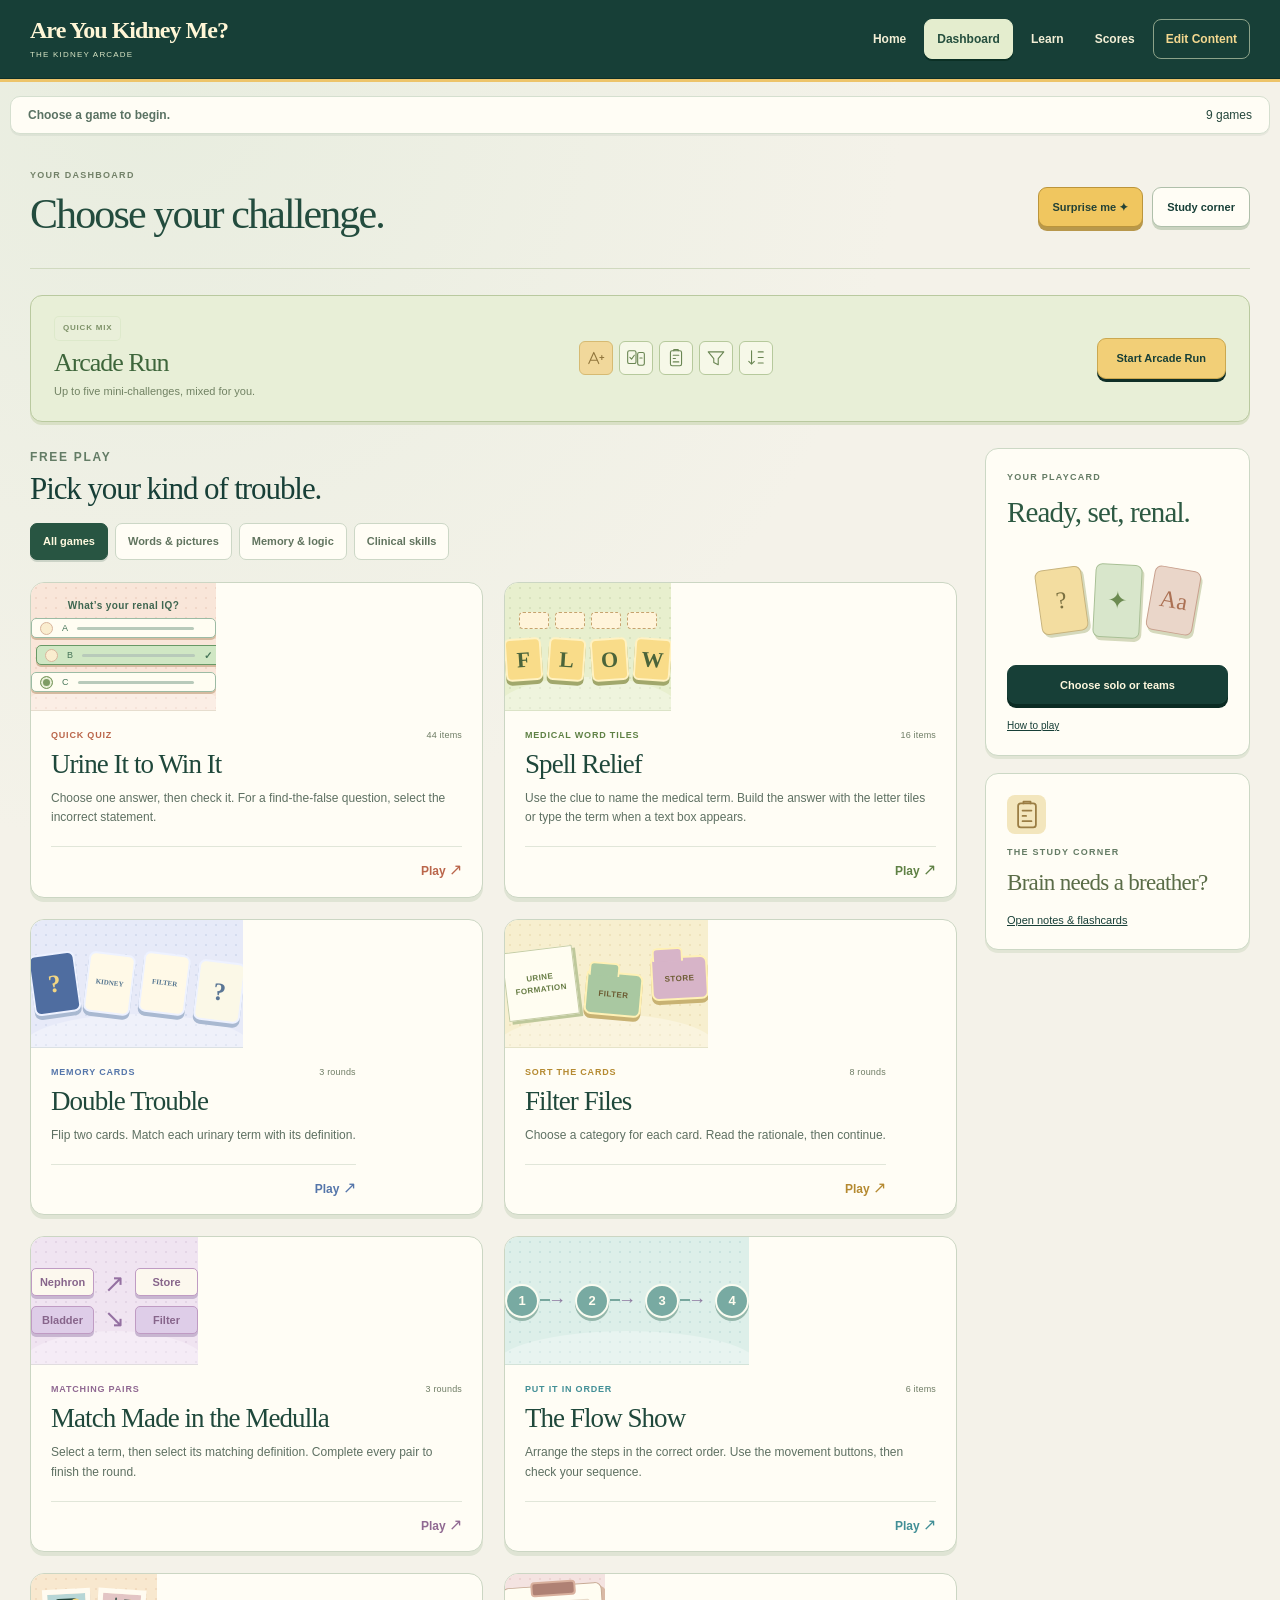
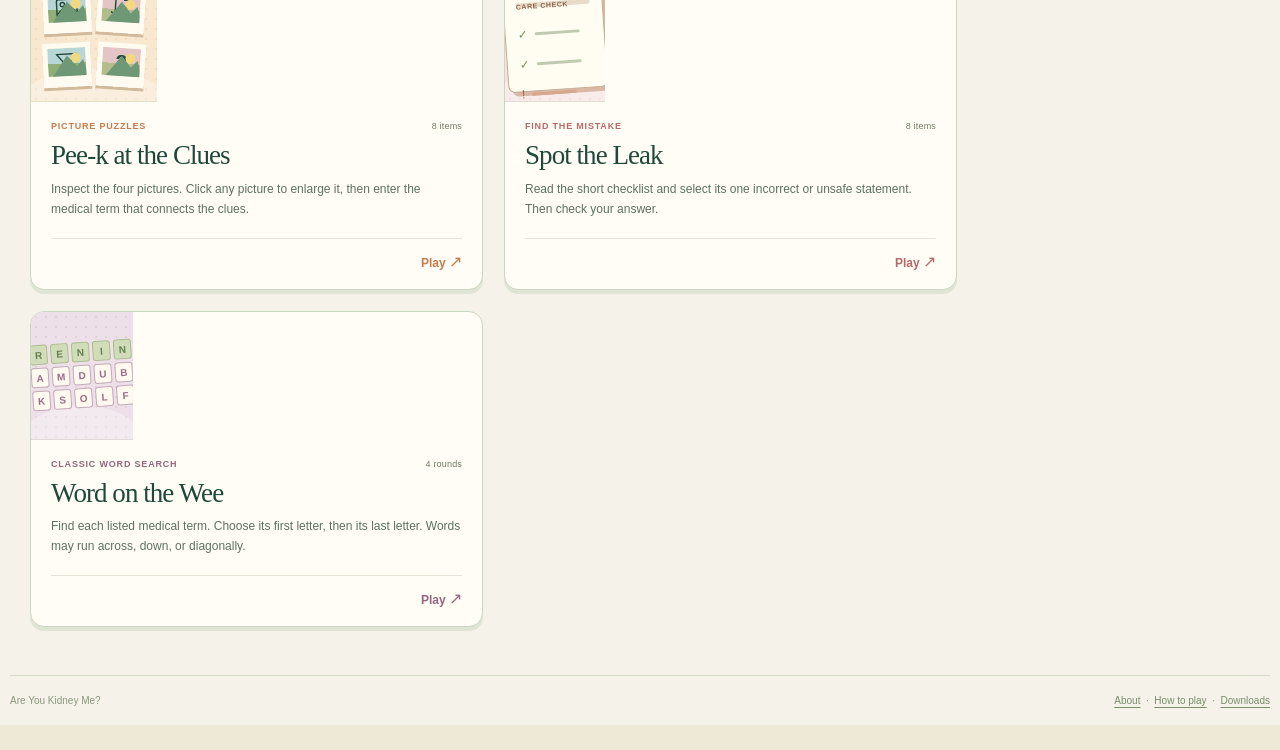
==== commit 0daaeea7: "Add discovery homepage, named solo play, classic word search, and portable CI transfer kit" ====
--- a/dashboard.html
+++ b/dashboard.html
@@ -1 +1 @@
-<!doctype html><html lang="en"><head><meta charset="utf-8"><meta name="viewport" content="width=device-width,initial-scale=1"><meta name="theme-color" content="#173f37"><meta name="description" content="An editable urinary-system game hub for solo practice and simple classroom play."><title>Are You Kidney Me? — The Kidney Arcade</title><link rel="stylesheet" href="style.css?v=5"><link rel="stylesheet" href="editor.css?v=5"></head><body data-site-mode="multipage" data-start-view="dashboard"><a class="skip" href="#main">Skip to content</a><div id="app"><p class="loading">Opening the kidney arcade…</p></div><dialog id="modal" aria-label="Game information"></dialog><script src="content.js?v=5"></script><script src="assets.js?v=5"></script><script src="engine.js?v=5"></script><script src="run.js?v=5"></script><script src="memory.js?v=5"></script><script src="activities.js?v=5"></script><script src="zip.js?v=5"></script><script src="editor.js?v=5"></script><script src="downloads.js?v=5"></script><script src="bundle.js?v=5"></script><script src="app.js?v=5"></script><noscript>Enable JavaScript to play or edit this website.</noscript></body></html>
+<!doctype html><html lang="en"><head><meta charset="utf-8"><meta name="viewport" content="width=device-width,initial-scale=1"><meta name="theme-color" content="#173f37"><meta name="description" content="An editable urinary-system game hub for solo practice and simple classroom play."><title>Are You Kidney Me? — The Kidney Arcade</title><link rel="stylesheet" href="style.css?v=6"><link rel="stylesheet" href="editor.css?v=6"></head><body data-site-mode="multipage" data-start-view="dashboard"><a class="skip" href="#main">Skip to content</a><div id="app"><p class="loading">Opening the kidney arcade…</p></div><dialog id="modal" aria-label="Game information"></dialog><script src="content.js?v=6"></script><script src="assets.js?v=6"></script><script src="engine.js?v=6"></script><script src="run.js?v=6"></script><script src="memory.js?v=6"></script><script src="activities.js?v=6"></script><script src="wordsearch.js?v=6"></script><script src="zip.js?v=6"></script><script src="editor.js?v=6"></script><script src="downloads.js?v=6"></script><script src="bundle.js?v=6"></script><script src="app.js?v=6"></script><noscript>Enable JavaScript to play or edit this website.</noscript></body></html>
--- a/style.css
+++ b/style.css
@@ -127,3 +127,35 @@
 .brand{text-decoration:none;display:inline-block}.brand:hover{color:#fff8de}.nav a{display:inline-flex;align-items:center;justify-content:center;text-decoration:none;font-weight:700;line-height:1.2}
 .home-title-line:first-child{color:var(--home-teal);font-style:normal}.orbit-card small{font-size:inherit;letter-spacing:.07em}.scene-dots{font-style:normal}
 div.home-preview-card::after{content:none}div.home-preview-card:hover{transform:none;box-shadow:0 4px 0 #dde2cc}.home-bottom-cta .eyebrow{font-size:calc(9px * var(--font-scale));letter-spacing:.13em;color:#becfa9;margin-bottom:9px}.home-bottom-cta h2:last-child{margin-bottom:0}.dashboard-run-card.featured-run::before,.dashboard-run-card.featured-run::after{content:none}.dashboard-run-card .eyebrow{font-size:calc(8px * var(--font-scale));letter-spacing:.1em;margin:0 0 7px;color:#7e9268}.dashboard-run-card .run-preview{position:static;padding:0}
+
+/* Discovery homepage: organ explorer, curiosity cards and guided trails. */
+.home-explorer{--discovery-teal:#234e42;position:relative;margin:12px 0 39px;padding:30px;border:1px solid #c6d3bd;border-radius:20px;background:#fffdf4;box-shadow:0 5px 0 #dde3cd;overflow:hidden}
+.explorer-heading{position:relative;z-index:1;display:flex;align-items:flex-end;justify-content:space-between;gap:20px;margin-bottom:23px}.explorer-heading .eyebrow{font-size:calc(9px * var(--font-scale));letter-spacing:.13em;color:#7e926d;margin:0 0 9px}.explorer-heading h2{font:normal calc(36px * var(--font-scale))/1.08 Georgia,serif;letter-spacing:-.04em;margin:0;color:#244f41}.explorer-heading p{max-width:440px;font-size:calc(13px * var(--font-scale));line-height:1.65;color:#6a7d62;margin:8px 0 0}
+.explorer-layout{display:grid;grid-template-columns:minmax(0,1.12fr) minmax(0,.88fr);gap:24px;align-items:stretch;min-width:0}.urinary-map{position:relative;isolation:isolate;min-width:0;min-height:390px;display:grid;place-items:center;padding:19px;border:1px solid #c3d6ca;border-radius:14px;background:radial-gradient(ellipse at 50% 44%,#e5eee1 0,#e5eee1 37%,#eaf2e6 38%,#edf3e8 62%);overflow:hidden}.urinary-map::before{content:"";position:absolute;inset:10px;z-index:-1;border:1px dashed #a7c3b388;border-radius:10px;pointer-events:none}.urinary-map::after{content:"";position:absolute;inset:0;z-index:-2;background-image:radial-gradient(#91b39b35 .8px,transparent .8px);background-size:14px 14px;pointer-events:none}.urinary-map>svg,.urinary-map .anatomy-svg{display:block;width:min(78%,320px);max-height:350px;height:350px;overflow:visible;filter:drop-shadow(0 4px 0 #b7cbb42b)}
+.organ-hotspot{position:absolute;z-index:2;display:flex;align-items:center;justify-content:center;gap:6px;min-height:39px;max-width:132px;padding:9px 11px;border:1px solid #9ebaaa;border-bottom:3px solid #98b39c;border-radius:9px;background:#fffdf2;color:#416a54;box-shadow:0 3px 0 #b8cbb557;font:700 calc(11px * var(--font-scale))/1.2 Arial,sans-serif;cursor:pointer;transition:transform .13s,background-color .13s,border-color .13s;overflow-wrap:anywhere}.organ-hotspot::before{content:"";width:6px;height:6px;flex:none;border-radius:50%;background:#7e9d82;box-shadow:0 0 0 3px #dce7d5}.organ-hotspot:hover{transform:translateY(-2px);background:#f5f8e9;border-color:#668f75}.organ-hotspot[aria-pressed="true"],.organ-hotspot.is-active,.organ-hotspot.active{background:#f8d990;color:#5d5b32;border-color:#c9a95b;box-shadow:0 3px 0 #c7b57c55;transform:translateY(-2px)}.organ-hotspot[aria-pressed="true"]::before,.organ-hotspot.is-active::before,.organ-hotspot.active::before{background:#a28439;box-shadow:0 0 0 3px #fff2c6}.organ-hotspot:focus-visible{outline:3px solid #476c5b;outline-offset:3px}.organ-hotspot[data-organ="kidneys"],.organ-hotspot[data-organ="kidney"]{left:17px;top:75px}.organ-hotspot[data-organ="ureters"],.organ-hotspot[data-organ="ureter"]{right:15px;top:171px}.organ-hotspot[data-organ="bladder"]{left:19px;bottom:83px}.organ-hotspot[data-organ="urethra"]{right:20px;bottom:24px}
+.organ-info{position:relative;min-width:0;display:flex;flex-direction:column;padding:29px 27px;border:1px solid #dcc5a6;border-radius:14px;background:linear-gradient(140deg,#fcf1dc,#f7e9cc);overflow:hidden}.organ-info::before{content:"";position:absolute;width:142px;height:142px;border:1px solid #dccbb366;border-radius:50%;right:-53px;top:-49px;box-shadow:0 0 0 18px #e8d7b72b;pointer-events:none}.organ-number{font:700 calc(10px * var(--font-scale))/1 Arial,sans-serif;letter-spacing:.12em;color:#a3875e;margin-bottom:17px}.organ-icon{display:inline-grid;place-items:center;width:51px;height:51px;border:1px solid #d0b881;border-radius:12px;background:#f7deaa;color:#967743;margin-bottom:21px;box-shadow:0 3px 0 #d6c596}.organ-icon svg{display:block;width:30px;height:30px}.organ-info h3{position:relative;font:normal calc(37px * var(--font-scale))/1.08 Georgia,serif;letter-spacing:-.04em;color:#6e6742;margin:0 0 15px}.organ-info>p,.organ-info .organ-description{position:relative;color:#827352;font-size:calc(14px * var(--font-scale));line-height:1.75;margin:0 0 17px}.organ-fact{position:relative;padding:15px 16px;margin-top:auto;border:1px solid #d7c39a;border-left:4px solid #c7a35b;border-radius:8px;background:#fff7e6;color:#8b764d;font-size:calc(12px * var(--font-scale));line-height:1.65}.organ-fact strong{display:block;color:#826c43;font-size:calc(9px * var(--font-scale));text-transform:uppercase;letter-spacing:.09em;margin-bottom:7px}.organ-info .text-button{align-self:flex-start;color:#867040;font-size:calc(11px * var(--font-scale));padding:6px 0;margin-top:13px}
+.home-fact-deck{position:relative;margin:0 0 38px;padding:29px;border:1px solid #d7c8bd;border-radius:18px;background:radial-gradient(ellipse at 0 100%,#edd9cf,transparent 60%),#f6e9df;overflow:hidden}.home-fact-deck .section-top{margin:0 0 20px}.home-fact-deck .eyebrow{color:#aa7d6d;font-size:calc(9px * var(--font-scale));margin:0 0 8px}.home-fact-deck h2{color:#8b675b;font:normal calc(34px * var(--font-scale))/1.12 Georgia,serif;letter-spacing:-.035em;margin:0}.fact-card{position:relative;isolation:isolate;max-width:940px;min-width:0;min-height:214px;padding:27px 29px 24px;border:1px solid #d2baa0;border-bottom-width:3px;border-radius:12px;background:#fffaf0;box-shadow:6px 6px 0 #d8c2ac;overflow:hidden}.fact-card::before{content:"";position:absolute;left:0;right:0;top:45px;bottom:0;z-index:-1;background:repeating-linear-gradient(transparent 0,transparent 30px,#d6c7b32e 31px,#d6c7b32e 32px);pointer-events:none}.fact-number{display:inline-flex;align-items:center;gap:7px;padding:5px 8px;margin-bottom:16px;border:1px solid #d5bfb0;border-radius:5px;color:#a07c67;background:#fbebdb;font-size:calc(9px * var(--font-scale));font-weight:700;letter-spacing:.09em}.fact-card h3,.fact-question{font:normal calc(28px * var(--font-scale))/1.3 Georgia,serif;color:#7d6651;letter-spacing:-.025em;margin:0 0 19px;max-width:760px}.fact-card>p{font-size:calc(15px * var(--font-scale));line-height:1.65;color:#8c775e;margin:0 0 16px}.fact-answer{padding:17px 19px;margin:15px 0 18px;border:1px solid #b8caa8;border-radius:8px;background:#edf4e1;color:#5f7951;font-size:calc(14px * var(--font-scale));line-height:1.7;animation:discovery-reveal .2s ease-out}.fact-answer[hidden]{display:none}.fact-answer strong{color:#416545}.fact-answer p{margin:0;line-height:inherit;font-size:inherit}.fact-card .actions{display:flex;align-items:center;gap:11px;flex-wrap:wrap;margin-top:19px}.fact-card .btn,.fact-card button.fact-reveal,.fact-reveal button{min-height:41px;font-size:calc(11px * var(--font-scale));padding:10px 15px}.fact-card .text-button{font-size:calc(11px * var(--font-scale));padding:8px 0;color:#997356}.home-fact-deck .fact-footer{margin:17px 0 0;color:#ab8772;font-size:calc(10px * var(--font-scale));line-height:1.6}
+.home-trail{display:grid;grid-template-columns:repeat(3,minmax(0,1fr));gap:20px;margin:0 0 39px;min-width:0}.home-trail>.section-top,.home-trail>.trail-heading,.home-trail>header,.home-trail>h2,.home-trail>p,.home-trail>.eyebrow{grid-column:1/-1}.home-trail>.section-top{margin-bottom:0}.home-trail .trail-grid{grid-column:1/-1;display:grid;grid-template-columns:repeat(3,minmax(0,1fr));gap:20px}.trail-card{position:relative;min-width:0;display:flex;align-items:flex-start;flex-direction:column;padding:23px;border:1px solid #d0dcc1;border-radius:13px;background:#f5f8e9;box-shadow:0 4px 0 #dfe5cf;overflow:hidden}.trail-card:nth-of-type(2){background:#f5eadf;border-color:#ddc7b2;box-shadow:0 4px 0 #e7d8c8}.trail-card:nth-of-type(3){background:#e8f0ed;border-color:#bdd1c8;box-shadow:0 4px 0 #d5e2d9}.trail-step{display:inline-flex;align-items:center;gap:6px;position:relative;z-index:1;color:#8b9a74;font:700 calc(9px * var(--font-scale))/1 Arial,sans-serif;letter-spacing:.09em;margin-bottom:16px}.trail-step::before{content:"";display:block;width:6px;height:6px;background:#acc389;border-radius:50%}.trail-art{align-self:center;display:grid;place-items:center;width:94px;height:82px;flex:none;margin:0 0 20px;border:1px solid #d2ddb7;border-radius:15px;background:#e7efcd;color:#86a061;transform:rotate(-5deg);box-shadow:4px 4px 0 #d0dcbb}.trail-card:nth-of-type(2) .trail-art{color:#bd8c66;background:#f6dbc1;border-color:#e0b995;transform:rotate(5deg);box-shadow:4px 4px 0 #e7cdb4}.trail-card:nth-of-type(3) .trail-art{color:#649586;background:#d0e6dc;border-color:#adcdbf;box-shadow:4px 4px 0 #bfd8ca}.trail-art svg{width:44px;height:44px}.trail-card h3{font:normal calc(27px * var(--font-scale))/1.12 Georgia,serif;letter-spacing:-.035em;color:#5e7745;margin:0 0 10px}.trail-card:nth-of-type(2) h3{color:#a17b59}.trail-card:nth-of-type(3) h3{color:#507d6e}.trail-card p{font-size:calc(12px * var(--font-scale));line-height:1.7;color:#7c8b6a;margin:0 0 19px;max-width:38ch}.trail-card:nth-of-type(2) p{color:#9a8167}.trail-card:nth-of-type(3) p{color:#6f8b7d}.trail-card .btn,.trail-card .text-button{font-size:calc(11px * var(--font-scale));margin-top:auto;min-height:38px}.trail-card .text-button{padding:7px 0;color:#607c42}.trail-card:nth-of-type(2) .text-button{color:#a67b51}.trail-card:nth-of-type(3) .text-button{color:#56816e}.home-trail :is(button,a).trail-card:hover{transform:translateY(-2px)}
+/* Classic word-search board, kept distinct from the word-tile game. */
+.game-card[data-game="wordsearch"]{--game-color:#98657f;--game-tint:#eee0e9}.challenge[data-game="wordsearch"]{--board-color:#a46e88}.preview-wordsearch{color:#98657f;background:#eee0e9}.preview-wordsearch .mini-letter-grid{display:grid;grid-template-columns:repeat(4,20px);gap:4px;transform:rotate(-4deg)}.preview-wordsearch .mini-letter-grid span{display:grid;place-items:center;width:20px;height:20px;border:1px solid #c4a9b9;border-radius:3px;background:#fff9ef;color:#996d86;font-size:10px;font-weight:700}.preview-wordsearch .mini-letter-grid span.is-found{background:#d0ddb8;border-color:#acbe8e;color:#66804f}
+.ws-status{display:flex;justify-content:space-between;align-items:center;flex-wrap:wrap;gap:10px;padding:12px 15px;margin:0 0 18px;border:1px solid #d5bdd0;border-radius:8px;background:#f7eef5;color:#987c91;font-size:calc(11px * var(--font-scale));line-height:1.5}.ws-status strong{font-size:inherit;color:#87637c}.ws-layout,.wordsearch-layout{display:grid;grid-template-columns:minmax(0,1fr) minmax(200px,.46fr);gap:22px;align-items:start;min-width:0}.ws-grid-wrap{min-width:0;max-width:100%;overflow-x:auto;padding:0 0 8px;scrollbar-width:thin;scrollbar-color:#b6a1b3 #f3e9f0}.ws-grid,.wordsearch-grid{display:grid;grid-template-columns:repeat(var(--ws-size,10),minmax(26px,1fr));gap:3px;width:100%;min-width:calc(var(--ws-size,10) * 29px + 26px);max-width:620px;padding:13px;border:1px solid #c8b3c3;border-bottom:4px solid #bda4b7;border-radius:11px;background:#e9deea;box-shadow:inset 0 0 0 4px #f6edf3;user-select:none;-webkit-user-select:none}.ws-cell{appearance:none;display:grid;place-items:center;min-width:0;width:100%;min-height:26px;aspect-ratio:1;padding:0;border:1px solid #d5c5d1;border-radius:4px;background:#fffaf0;color:#79657a;font:700 calc(15px * var(--font-scale))/1 Arial,sans-serif;cursor:pointer;touch-action:manipulation;box-shadow:0 2px 0 #cebece;transition:background-color .12s,border-color .12s,transform .12s}.ws-cell:hover{background:#fff0c4;border-color:#d4bc7e;transform:translateY(-1px)}.ws-cell.is-selected{color:#796535;background:#f5d68e;border-color:#bb9a4c;box-shadow:0 2px 0 #bea567}.ws-cell.is-found,.ws-cell.is-revealed{color:#557447;background:#d9e9c6;border-color:#a6bd8c;box-shadow:0 2px 0 #b4c6a0}.ws-cell.is-found.is-selected{background:#c6e2b1;border-color:#84a76a}.ws-cell:focus-visible{outline:3px solid #985f80;outline-offset:-2px;z-index:1}.ws-cell:disabled{opacity:1;cursor:default}.ws-word-list,.wordsearch-list{list-style:none;padding:0;margin:0;display:grid;gap:11px;min-width:0}.ws-word{display:flex;align-items:flex-start;gap:10px;min-width:0;padding:14px 13px;border:1px solid #d7c3d2;border-radius:9px;background:#fcf5f9;color:#9b8094;line-height:1.55}.ws-word-check{display:grid;place-items:center;flex:none;min-width:20px;width:20px;height:20px;margin-top:1px;border:1px solid #ccb5c5;border-radius:50%;color:#a28b9c;background:#fffaf0;font-size:11px}.ws-word strong{display:block;margin:0 0 5px;color:#8c6c84;font-size:calc(12px * var(--font-scale));overflow-wrap:anywhere}.ws-word p{margin:0;color:#a08d9a;font-size:calc(11px * var(--font-scale));line-height:1.65;overflow-wrap:anywhere}.ws-word.is-found{background:#eff5e6;border-color:#c0d3aa}.ws-word.is-found strong{color:#668153}.ws-word.is-found p{color:#8b9b77}.ws-word.is-found .ws-word-check{background:#8fac71;border-color:#8fac71;color:#fffcef}.ws-feedback{padding:16px 18px;margin:19px 0 0;border-left:4px solid #d0ab6d;border-radius:0 9px 9px 0;background:#fbf0d9;color:#9a825a;font-size:calc(13px * var(--font-scale));line-height:1.7}.ws-feedback h3{font-size:calc(16px * var(--font-scale));color:inherit;margin:0 0 7px;line-height:1.4}.ws-feedback p{font-size:inherit;line-height:inherit;margin:0}.ws-feedback.good{background:#eef5df;border-color:#9fbd75;color:#68834c}.ws-feedback.wrong{background:#fcf1de;border-color:#d1b27e;color:#9b835b}.ws-review{display:grid;gap:12px}.ws-review-word{display:flex;gap:13px;align-items:flex-start;padding:15px;border:1px solid #c9d8b9;border-radius:9px;background:#f0f6e6;color:#7b9366}.ws-review-word>span{display:grid;place-items:center;width:25px;height:25px;flex:none;border-radius:50%;background:#bad09f;color:#fffef3;font-size:14px}.ws-review-word p{margin:0;font-size:calc(13px * var(--font-scale));line-height:1.7}.ws-review-word strong{color:#5f7c49}
+.solo-form{max-width:430px;margin:19px 0 3px}.solo-form label{display:block;margin:0 0 9px;color:#526f49;font-size:calc(13px * var(--font-scale));font-weight:700}.solo-form input{display:block;width:100%;min-height:50px;padding:13px 15px;border:2px solid #b7cba3;border-radius:9px;background:#fffef6;color:#315a43;font:normal calc(16px * var(--font-scale))/1.4 Arial,sans-serif}.solo-form input:focus{outline:3px solid #f0d890;outline-offset:2px;border-color:#84a06c}.solo-form .btn{min-height:43px;font-size:calc(12px * var(--font-scale));margin-top:17px}.solo-form .form-hint{margin:9px 0 0;font-size:calc(11px * var(--font-scale));line-height:1.55;color:#8b997b}.player-avatar-preview{display:grid;place-items:center;width:54px;height:54px;margin:0 0 17px;border:1px solid #c6b378;border-radius:14px;background:linear-gradient(140deg,#f4d88c,#e9c783);color:#8a763c;font:700 23px/1 Georgia,serif;box-shadow:0 3px 0 #d8dabb;transform:rotate(-3deg)}
+@keyframes discovery-reveal{from{transform:translateY(5px);opacity:.4}to{transform:none;opacity:1}}
+@media(max-width:1120px){.home-explorer{padding:26px}.explorer-heading h2{font-size:calc(33px * var(--font-scale))}.explorer-layout{gap:20px;grid-template-columns:minmax(0,1.06fr) minmax(0,.94fr)}.urinary-map{min-height:370px}.organ-hotspot{font-size:calc(10px * var(--font-scale));max-width:113px;padding:9px}.organ-hotspot[data-organ="kidneys"],.organ-hotspot[data-organ="kidney"]{left:12px;top:73px}.organ-hotspot[data-organ="ureters"],.organ-hotspot[data-organ="ureter"]{right:12px;top:165px}.organ-hotspot[data-organ="bladder"]{left:13px;bottom:79px}.organ-hotspot[data-organ="urethra"]{right:13px;bottom:25px}.organ-info{padding:25px 23px}.organ-info h3{font-size:calc(34px * var(--font-scale))}.organ-info>p{font-size:calc(13px * var(--font-scale))}.organ-fact{font-size:calc(11px * var(--font-scale));padding:13px}.trail-card{padding:21px}.trail-card h3{font-size:calc(25px * var(--font-scale))}.ws-layout,.wordsearch-layout{grid-template-columns:minmax(0,1fr) minmax(190px,.45fr);gap:18px}}
+@media(max-width:950px){.home-explorer{padding:24px;margin-bottom:31px}.explorer-heading{display:block;margin-bottom:21px}.explorer-heading h2{font-size:calc(32px * var(--font-scale))}.explorer-heading p{font-size:calc(12px * var(--font-scale));max-width:620px}.explorer-layout{grid-template-columns:minmax(0,1fr) minmax(0,1fr);gap:18px}.urinary-map{min-height:355px;padding:15px}.urinary-map>svg,.urinary-map .anatomy-svg{height:315px;max-height:315px;width:82%}.organ-hotspot{font-size:calc(9px * var(--font-scale));max-width:98px;min-height:35px;padding:8px;gap:5px}.organ-hotspot::before{width:5px;height:5px;box-shadow:0 0 0 2px #dce7d5}.organ-hotspot[data-organ="kidneys"],.organ-hotspot[data-organ="kidney"]{left:9px;top:72px}.organ-hotspot[data-organ="ureters"],.organ-hotspot[data-organ="ureter"]{right:9px;top:152px}.organ-hotspot[data-organ="bladder"]{left:10px;bottom:72px}.organ-hotspot[data-organ="urethra"]{right:10px;bottom:24px}.organ-info{padding:23px 21px}.organ-number{font-size:calc(9px * var(--font-scale));margin-bottom:14px}.organ-icon{width:45px;height:45px;margin-bottom:19px}.organ-info h3{font-size:calc(31px * var(--font-scale));margin-bottom:13px}.organ-info>p{font-size:calc(12px * var(--font-scale));margin-bottom:14px}.organ-fact{padding:12px;font-size:calc(10px * var(--font-scale))}.home-fact-deck{padding:25px;margin-bottom:31px}.home-fact-deck h2{font-size:calc(31px * var(--font-scale))}.fact-card{padding:24px}.fact-card h3,.fact-question{font-size:calc(25px * var(--font-scale))}.fact-answer{font-size:calc(13px * var(--font-scale))}.home-trail,.home-trail .trail-grid{gap:16px}.trail-card{padding:21px 19px}.trail-card h3{font-size:calc(23px * var(--font-scale))}.trail-card p{font-size:calc(11px * var(--font-scale))}.trail-art{width:80px;height:73px}.trail-art svg{width:37px;height:37px}.ws-layout,.wordsearch-layout{grid-template-columns:minmax(0,1fr) minmax(170px,.45fr);gap:15px}.ws-grid,.wordsearch-grid{padding:11px;min-width:calc(var(--ws-size,10) * 29px + 22px)}.ws-word{padding:12px 10px;gap:8px}.ws-word-check{width:17px;min-width:17px;height:17px;font-size:10px}.ws-word strong{font-size:calc(11px * var(--font-scale))}.ws-word p{font-size:calc(10px * var(--font-scale))}}
+@media(max-width:700px){.explorer-layout{grid-template-columns:minmax(0,1fr);gap:17px}.urinary-map{min-height:360px}.urinary-map>svg,.urinary-map .anatomy-svg{width:75%;height:322px;max-height:322px}.organ-hotspot{font-size:calc(11px * var(--font-scale));max-width:125px;min-height:39px;padding:9px 12px}.organ-hotspot[data-organ="kidneys"],.organ-hotspot[data-organ="kidney"]{left:20px;top:75px}.organ-hotspot[data-organ="ureters"],.organ-hotspot[data-organ="ureter"]{right:20px;top:161px}.organ-hotspot[data-organ="bladder"]{left:22px;bottom:76px}.organ-hotspot[data-organ="urethra"]{right:22px;bottom:25px}.organ-info{padding:24px}.organ-icon{position:absolute;right:23px;top:22px;margin:0}.organ-number{margin:0 0 16px}.organ-info h3{font-size:calc(34px * var(--font-scale));padding-right:54px}.organ-info>p{font-size:calc(13px * var(--font-scale));max-width:620px}.organ-fact{font-size:calc(12px * var(--font-scale));margin-top:3px}.organ-fact strong{font-size:calc(9px * var(--font-scale))}.home-trail,.home-trail .trail-grid{grid-template-columns:repeat(3,minmax(0,1fr));gap:13px}.trail-card{padding:20px 17px}.trail-card h3{font-size:calc(23px * var(--font-scale))}.trail-card p{font-size:calc(11px * var(--font-scale))}.trail-art{width:74px;height:66px}.trail-card .btn,.trail-card .text-button{font-size:calc(10px * var(--font-scale))}.ws-layout,.wordsearch-layout{grid-template-columns:minmax(0,1fr);gap:15px}.ws-grid-wrap{max-width:100%}.ws-grid,.wordsearch-grid{max-width:none}.ws-word-list,.wordsearch-list{grid-template-columns:repeat(3,minmax(0,1fr));gap:9px}.ws-word{display:block;padding:13px 12px}.ws-word-check{margin-bottom:8px}.ws-word strong{font-size:calc(11px * var(--font-scale))}.ws-word p{font-size:calc(10px * var(--font-scale))}}
+@media(max-width:540px){.home-explorer{padding:21px 17px;border-radius:14px;margin:7px 0 27px;box-shadow:0 4px 0 #dde3cd}.explorer-heading{margin-bottom:17px}.explorer-heading .eyebrow{font-size:calc(8px * var(--font-scale));margin-bottom:8px}.explorer-heading h2{font-size:calc(29px * var(--font-scale))}.explorer-heading p{font-size:calc(11px * var(--font-scale));line-height:1.7;margin-top:9px}.urinary-map{min-height:326px;padding:12px;border-radius:11px}.urinary-map::before{inset:8px;border-radius:8px}.urinary-map>svg,.urinary-map .anatomy-svg{width:80%;height:299px;max-height:299px}.organ-hotspot{font-size:calc(9px * var(--font-scale));max-width:103px;min-height:36px;padding:8px;gap:5px;border-radius:7px}.organ-hotspot[data-organ="kidneys"],.organ-hotspot[data-organ="kidney"]{left:9px;top:68px}.organ-hotspot[data-organ="ureters"],.organ-hotspot[data-organ="ureter"]{right:9px;top:144px}.organ-hotspot[data-organ="bladder"]{left:10px;bottom:64px}.organ-hotspot[data-organ="urethra"]{right:10px;bottom:20px}.organ-info{padding:23px 19px;border-radius:11px}.organ-number{font-size:calc(8px * var(--font-scale));margin-bottom:14px}.organ-icon{width:39px;height:39px;right:19px;top:20px;border-radius:9px}.organ-icon svg{width:24px;height:24px}.organ-info h3{font-size:calc(31px * var(--font-scale));padding-right:44px;margin-bottom:12px}.organ-info>p{font-size:calc(12px * var(--font-scale));line-height:1.7;margin-bottom:14px}.organ-fact{font-size:calc(11px * var(--font-scale));padding:12px;line-height:1.65}.organ-fact strong{font-size:calc(8px * var(--font-scale));margin-bottom:6px}.home-fact-deck{padding:22px 17px 23px;margin-bottom:28px;border-radius:13px}.home-fact-deck h2{font-size:calc(29px * var(--font-scale))}.fact-card{padding:22px 19px 21px;min-height:215px;border-radius:9px;box-shadow:4px 4px 0 #d8c2ac}.fact-number{font-size:calc(8px * var(--font-scale));padding:5px 7px;margin-bottom:15px}.fact-card h3,.fact-question{font-size:calc(24px * var(--font-scale));line-height:1.3;margin-bottom:16px}.fact-card>p{font-size:calc(13px * var(--font-scale))}.fact-answer{padding:14px;font-size:calc(12px * var(--font-scale));line-height:1.7}.fact-card .actions{gap:9px}.fact-card .btn,.fact-card button.fact-reveal,.fact-reveal button{font-size:calc(10px * var(--font-scale));padding:10px 12px;min-height:39px}.home-trail,.home-trail .trail-grid{grid-template-columns:minmax(0,1fr);gap:14px;margin-bottom:28px}.home-trail .trail-grid{margin-bottom:0}.home-trail>.section-top{margin-bottom:2px}.trail-card{padding:23px 22px}.trail-step{font-size:calc(9px * var(--font-scale));margin-bottom:15px}.trail-art{position:absolute;right:20px;top:24px;width:67px;height:62px;margin:0;opacity:.8}.trail-art svg{width:32px;height:32px}.trail-card h3{font-size:calc(28px * var(--font-scale));max-width:70%;min-height:31px;margin-bottom:11px}.trail-card p{font-size:calc(12px * var(--font-scale));max-width:70%;margin-bottom:14px}.trail-card .btn,.trail-card .text-button{font-size:calc(11px * var(--font-scale))}.ws-status{padding:10px 12px;font-size:calc(10px * var(--font-scale));margin-bottom:15px}.ws-grid,.wordsearch-grid{gap:3px;padding:10px;border-radius:8px;min-width:calc(var(--ws-size,10) * 29px + 20px)}.ws-cell{font-size:calc(13px * var(--font-scale));min-height:26px;border-radius:3px}.ws-word-list,.wordsearch-list{grid-template-columns:minmax(0,1fr);gap:9px}.ws-word{display:flex;gap:10px;padding:12px}.ws-word-check{width:20px;min-width:20px;height:20px;margin:1px 0 0}.ws-word strong{font-size:calc(12px * var(--font-scale))}.ws-word p{font-size:calc(11px * var(--font-scale))}.ws-feedback{padding:14px 15px;font-size:calc(12px * var(--font-scale))}.ws-feedback h3{font-size:calc(15px * var(--font-scale))}.ws-review-word{padding:13px 12px;gap:10px}.ws-review-word p{font-size:calc(12px * var(--font-scale))}.solo-form{margin-top:17px}.solo-form label{font-size:calc(12px * var(--font-scale))}.solo-form input{font-size:calc(16px * var(--font-scale));min-height:48px}.solo-form .btn{font-size:calc(11px * var(--font-scale));min-height:42px}.player-avatar-preview{width:48px;height:48px;font-size:21px}}
+@media(max-width:360px){.home-explorer{padding:19px 13px}.explorer-heading h2{font-size:calc(27px * var(--font-scale))}.urinary-map{min-height:305px;padding:9px}.urinary-map>svg,.urinary-map .anatomy-svg{height:278px;max-height:278px;width:84%}.organ-hotspot{font-size:calc(8px * var(--font-scale));max-width:92px;padding:7px;min-height:34px}.organ-hotspot[data-organ="kidneys"],.organ-hotspot[data-organ="kidney"]{left:6px;top:65px}.organ-hotspot[data-organ="ureters"],.organ-hotspot[data-organ="ureter"]{right:6px;top:134px}.organ-hotspot[data-organ="bladder"]{left:7px;bottom:60px}.organ-hotspot[data-organ="urethra"]{right:7px;bottom:19px}.organ-info{padding:21px 17px}.organ-info h3{font-size:calc(29px * var(--font-scale))}.organ-info>p{font-size:calc(11px * var(--font-scale))}.organ-fact{font-size:calc(10px * var(--font-scale))}.home-fact-deck{padding:20px 13px}.fact-card{padding:21px 16px}.fact-card h3,.fact-question{font-size:calc(22px * var(--font-scale))}.trail-card{padding:21px 18px}.trail-card h3{font-size:calc(25px * var(--font-scale))}.trail-card p{font-size:calc(11px * var(--font-scale))}.trail-art{width:58px;height:55px;right:17px;top:23px}.trail-art svg{width:28px;height:28px}}
+@media(prefers-reduced-motion:reduce){.organ-hotspot,.ws-cell{transition:none}.organ-hotspot:hover,.ws-cell:hover,.home-trail :is(button,a).trail-card:hover{transform:none}.fact-answer{animation:none}}
+
+/* Align the final discovery markup and long solo-player names. */
+.explorer-heading{display:block}.explorer-heading h2{max-width:850px}.explorer-heading>p:last-child{max-width:680px;margin-top:11px}.organ-hotspot>span{display:grid;place-items:center;width:17px;height:17px;flex:none;border:1px solid #bdcdb2;border-radius:50%;background:#edf3e0;color:#7a916c;font-size:9px;line-height:1}.organ-hotspot[aria-pressed="true"]>span{background:#fff0c0;border-color:#d5b873;color:#9b7f3f}.organ-info .organ-fact{line-height:1.65}
+.home-fact-deck>div:first-child:not(.fact-card){max-width:780px;margin-bottom:22px}.home-fact-deck>div:first-child>p:last-child{font-size:calc(13px * var(--font-scale));color:#ac8a76;line-height:1.65;margin:11px 0 0}.fact-label{float:right;display:inline-block;max-width:65%;padding:5px 0 5px 12px;margin-bottom:15px;text-align:right;color:#ac9179;font-size:calc(8px * var(--font-scale));letter-spacing:.09em;font-weight:700;line-height:1.4}.fact-card h3{clear:both}.fact-card:not(.is-flipped) h3{padding-right:77px;max-width:900px}.fact-question-mark{position:absolute;right:24px;top:79px;display:grid;place-items:center;width:57px;height:63px;border:1px solid #dfc8a5;border-radius:10px;background:#f9e7bc;color:#c1a16a;font:normal 43px/1 Georgia,serif;box-shadow:3px 3px 0 #e4d1ad;transform:rotate(7deg)}.fact-card .fact-answer{padding:17px 19px;margin:15px 0 18px;border:1px solid #b8caa8;border-radius:8px;background:#edf4e1;color:#5f7951;font-size:calc(14px * var(--font-scale));line-height:1.7}.fact-card.is-flipped{border-color:#b9c6a3;background:#fbfcf1;box-shadow:6px 6px 0 #d0d9bb}
+.home-trail .trail-cards{grid-column:1/-1;display:grid;grid-template-columns:repeat(3,minmax(0,1fr));gap:20px;min-width:0}.preview-wordsearch .mini-letter-grid span.is-traced{background:#d0ddb8;border-color:#acbe8e;color:#66804f}.player-card h2{overflow-wrap:anywhere;hyphens:auto}.session-strip .mode{min-width:0;max-width:100%;overflow-wrap:anywhere}
+@media(max-width:950px){.home-trail .trail-cards{gap:16px}.home-fact-deck>div:first-child>p:last-child{font-size:calc(12px * var(--font-scale))}.fact-card .fact-answer{font-size:calc(13px * var(--font-scale))}.fact-question-mark{right:21px;top:74px;width:50px;height:59px;font-size:39px}}
+@media(max-width:700px){.home-trail .trail-cards{gap:13px}.organ-hotspot>span{width:18px;height:18px;font-size:10px}.fact-card.is-flipped{box-shadow:4px 4px 0 #d0d9bb}}
+@media(max-width:540px){.home-fact-deck>div:first-child:not(.fact-card){margin-bottom:19px}.home-fact-deck>div:first-child>p:last-child{font-size:calc(11px * var(--font-scale))}.home-trail .trail-cards{grid-template-columns:minmax(0,1fr);gap:14px}.fact-label{font-size:calc(7px * var(--font-scale));max-width:65%;padding-top:6px}.fact-card:not(.is-flipped) h3{padding-right:58px}.fact-question-mark{right:18px;top:78px;width:43px;height:50px;font-size:33px}.fact-card .fact-answer{padding:14px;font-size:calc(12px * var(--font-scale))}.organ-hotspot>span{width:15px;height:15px;font-size:8px}}
+@media(max-width:360px){.fact-label{max-width:62%;font-size:calc(6px * var(--font-scale));padding-left:8px}.fact-question-mark{right:15px;width:37px;height:45px;font-size:30px}.fact-card:not(.is-flipped) h3{padding-right:49px}.organ-hotspot>span{width:13px;height:13px;font-size:7px}}
+.fact-card h3{overflow-wrap:anywhere;hyphens:auto}
+
+.preview-wordsearch .mini-letter-grid{grid-template-columns:repeat(5,18px);gap:3px}.preview-wordsearch .mini-letter-grid>span{width:18px;height:20px;font-size:10px}
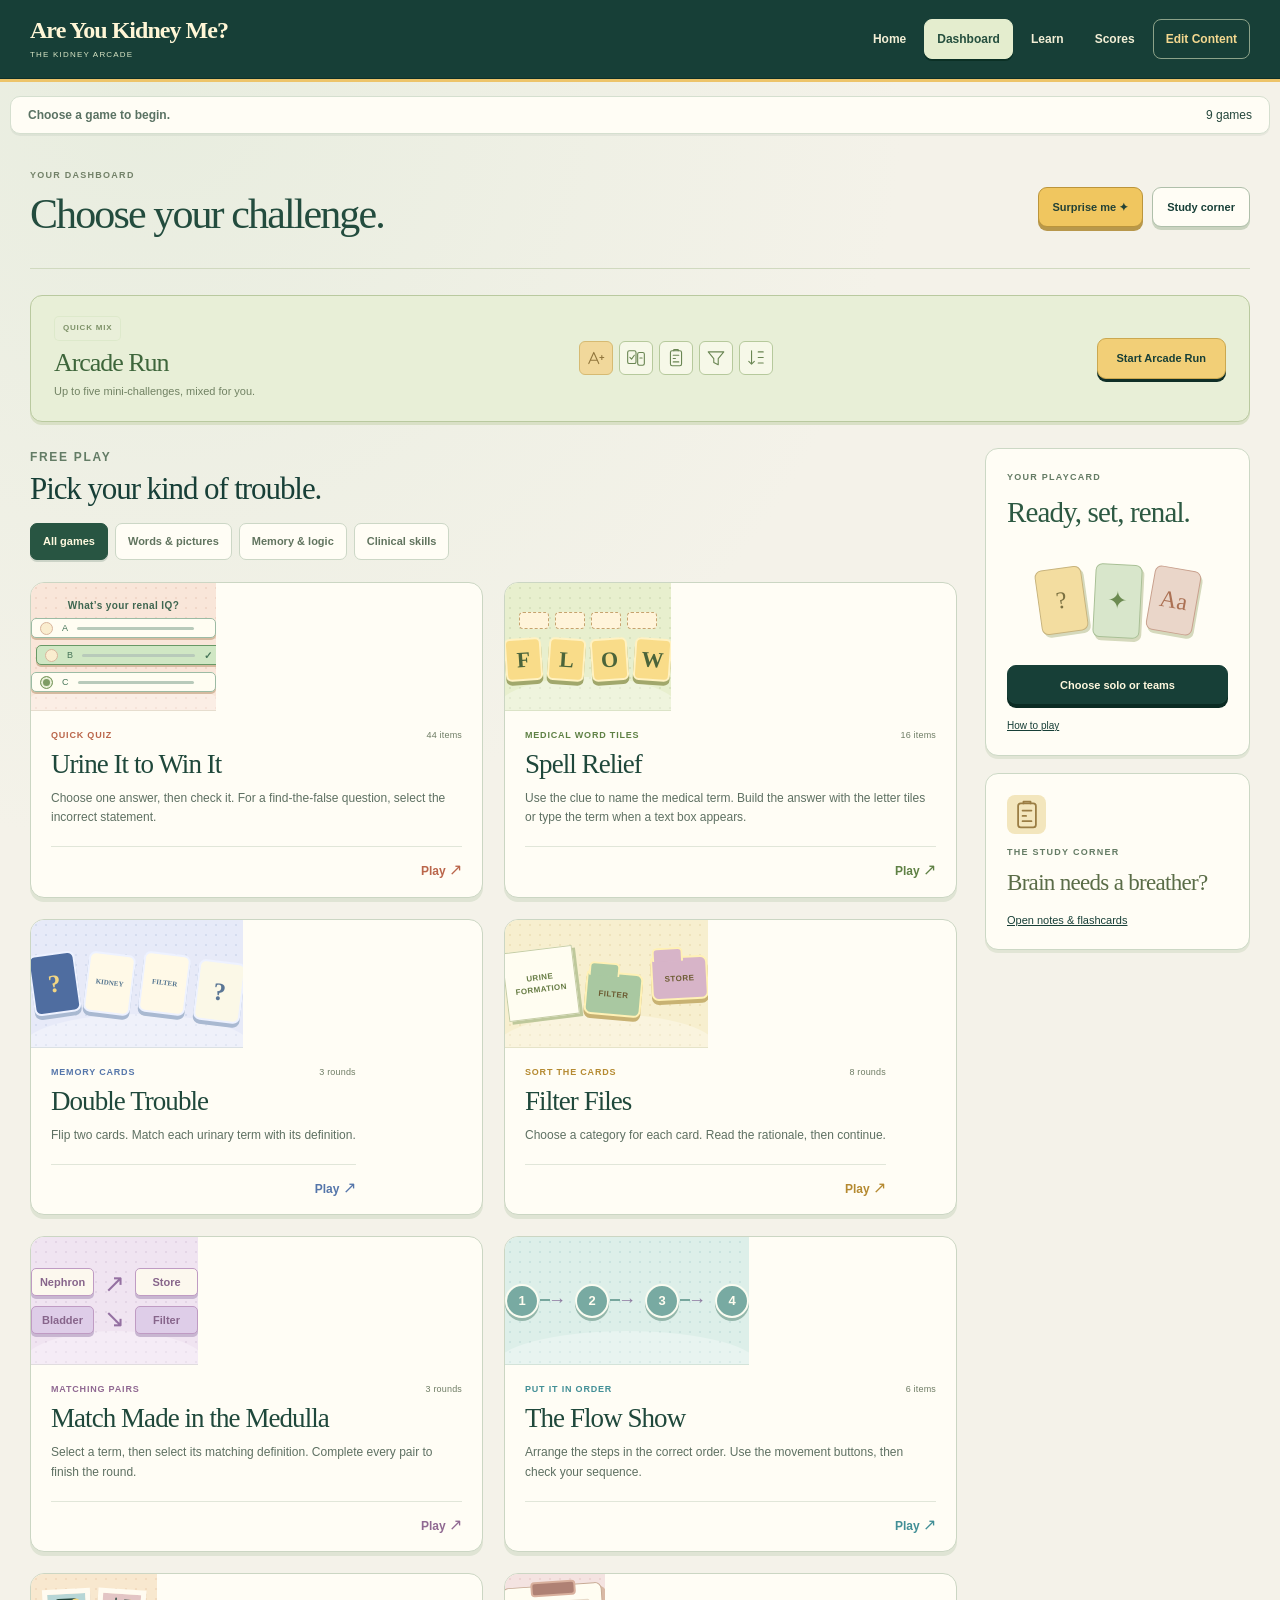
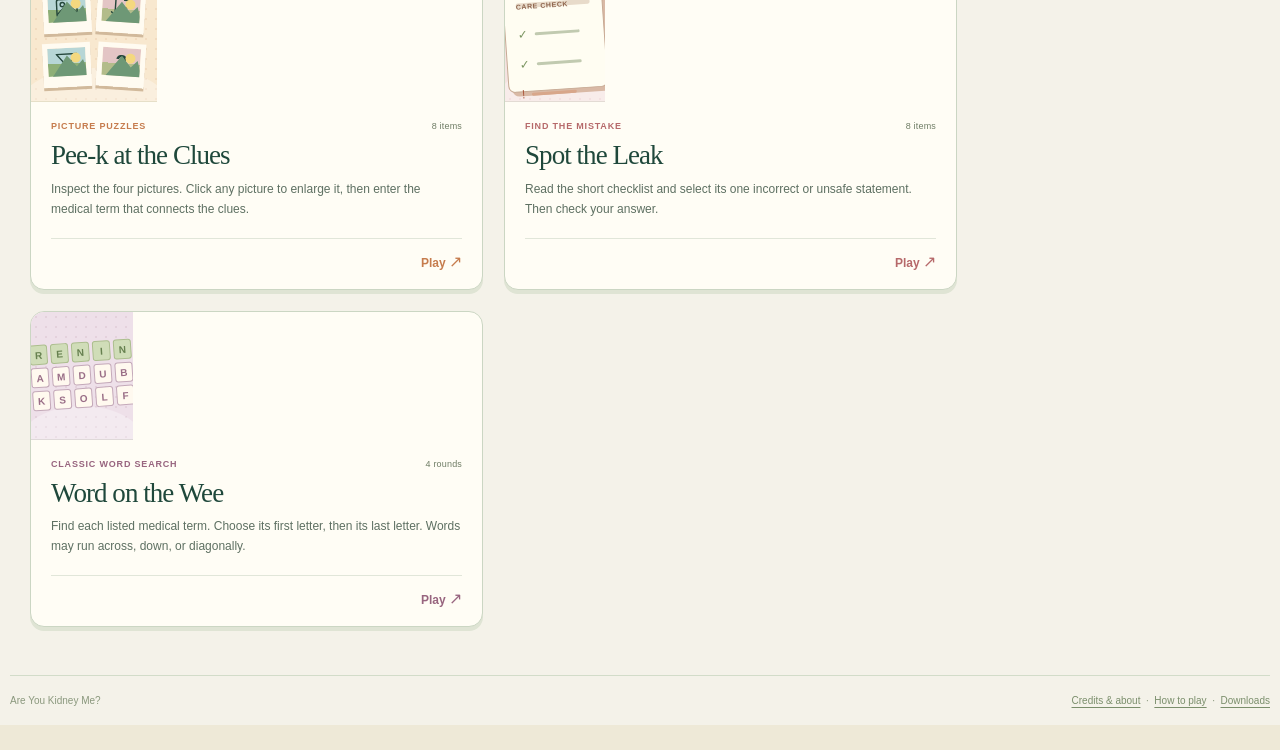
==== commit 236f4088: "Add project creator credits and instructor password checks for website downloads" ====
--- a/dashboard.html
+++ b/dashboard.html
@@ -1 +1 @@
-<!doctype html><html lang="en"><head><meta charset="utf-8"><meta name="viewport" content="width=device-width,initial-scale=1"><meta name="theme-color" content="#173f37"><meta name="description" content="An editable urinary-system game hub for solo practice and simple classroom play."><title>Are You Kidney Me? — The Kidney Arcade</title><link rel="stylesheet" href="style.css?v=6"><link rel="stylesheet" href="editor.css?v=6"></head><body data-site-mode="multipage" data-start-view="dashboard"><a class="skip" href="#main">Skip to content</a><div id="app"><p class="loading">Opening the kidney arcade…</p></div><dialog id="modal" aria-label="Game information"></dialog><script src="content.js?v=6"></script><script src="assets.js?v=6"></script><script src="engine.js?v=6"></script><script src="run.js?v=6"></script><script src="memory.js?v=6"></script><script src="activities.js?v=6"></script><script src="wordsearch.js?v=6"></script><script src="zip.js?v=6"></script><script src="editor.js?v=6"></script><script src="downloads.js?v=6"></script><script src="bundle.js?v=6"></script><script src="app.js?v=6"></script><noscript>Enable JavaScript to play or edit this website.</noscript></body></html>
+<!doctype html><html lang="en"><head><meta charset="utf-8"><meta name="viewport" content="width=device-width,initial-scale=1"><meta name="theme-color" content="#173f37"><meta name="description" content="An editable urinary-system game hub for solo practice and simple classroom play."><title>Are You Kidney Me? — The Kidney Arcade</title><link rel="stylesheet" href="style.css?v=8"><link rel="stylesheet" href="editor.css?v=8"></head><body data-site-mode="multipage" data-start-view="dashboard"><a class="skip" href="#main">Skip to content</a><div id="app"><p class="loading">Opening the kidney arcade…</p></div><dialog id="modal" aria-label="Game information"></dialog><script src="content.js?v=8"></script><script src="assets.js?v=8"></script><script src="engine.js?v=8"></script><script src="run.js?v=8"></script><script src="memory.js?v=8"></script><script src="activities.js?v=8"></script><script src="wordsearch.js?v=8"></script><script src="zip.js?v=8"></script><script src="editor-access.js?v=8"></script><script src="access.js?v=8"></script><script src="editor.js?v=8"></script><script src="downloads.js?v=8"></script><script src="bundle.js?v=8"></script><script src="app.js?v=8"></script><noscript>Enable JavaScript to play or edit this website.</noscript></body></html>
--- a/style.css
+++ b/style.css
@@ -159,3 +159,6 @@
 .fact-card h3{overflow-wrap:anywhere;hyphens:auto}
 
 .preview-wordsearch .mini-letter-grid{grid-template-columns:repeat(5,18px);gap:3px}.preview-wordsearch .mini-letter-grid>span{width:18px;height:20px;font-size:10px}
+
+/* Project creators */
+.home-credits{margin:60px 0 24px;padding:clamp(24px,4vw,42px);display:grid;grid-template-columns:minmax(220px,.75fr) minmax(0,1.25fr);gap:32px;align-items:center;background:#eaf0df;border:1px solid #b7c9af;border-radius:22px}.home-credits h2{font-size:clamp(29px,3.5vw,39px);margin:10px 0}.home-credits p:last-child{margin-bottom:0;color:#53694e}.creator-list{list-style:none;display:flex;flex-wrap:wrap;gap:10px;padding:0;margin:0}.creator-list li{padding:12px 19px;border-radius:999px;background:#fffdf4;border:1px solid #c0cbb1;color:#234b3e;font-weight:700;font-size:15px;overflow-wrap:anywhere}.about-creators{margin:16px 0 25px;gap:8px}.about-creators li{padding:8px 14px;font-size:14px}.access-form select{min-width:0;width:100%;box-sizing:border-box;font:16px Arial,sans-serif;padding:13px;border:1px solid #9ba98d;border-radius:7px;background:#fff;color:#20392f}.access-form select:focus-visible{outline:3px solid #c9973b;outline-offset:3px}@media(max-width:720px){.home-credits{grid-template-columns:1fr;gap:24px;margin-top:38px}.creator-list li{padding:10px 15px}}
--- a/editor.css
+++ b/editor.css
@@ -1 +1,4 @@
 .ut-editor{font-family:Arial,sans-serif;color:var(--ink,#20392f);width:100%;max-width:1250px;margin:auto}.ute-header{display:flex;justify-content:space-between;gap:25px;align-items:flex-start;margin:0 0 24px}.ute-eyebrow{font-size:calc(11px * var(--font-scale));font-weight:800;letter-spacing:.15em;color:var(--accent,#27634c);margin:0 0 9px}.ute-header h1{font-family:Georgia,serif;font-size:calc(clamp(31px,4vw,45px) * var(--font-scale));margin:0 0 10px;color:#204c3b}.ute-header p{font-size:calc(15px * var(--font-scale));line-height:1.5;margin:4px 0}.ute-hint{font-size:calc(12px!important * var(--font-scale));color:#657261;line-height:1.5}.ute-header-actions,.ute-row{display:flex;gap:8px;flex-wrap:wrap;align-items:center}.ute-button{appearance:none;font:700 calc(13px * var(--font-scale)) Arial,sans-serif;min-height:37px;padding:9px 13px;border:1px solid #93a180;background:#f2ecd8;color:#264636;border-radius:5px;cursor:pointer;box-shadow:0 2px 0 #c4c8af}.ute-button:hover{background:#e4e8ce}.ute-button.ute-primary{background:#2e684d;border-color:#20533d;color:#fff8e5}.ute-button.ute-primary:hover{background:#1e503a}.ute-button.ute-danger{color:#8d392d;background:#fff2e5;border-color:#cba08a}.ute-link{font:700 calc(12px * var(--font-scale)) Arial,sans-serif;color:#285e45;border:0;background:none;cursor:pointer;padding:7px 9px;text-decoration:underline}.ute-button:focus-visible,.ute-link:focus-visible,.ute-tabs button:focus-visible,.ute-subtabs button:focus-visible,.ute-list-item:focus-visible,.ute-field input:focus-visible,.ute-field textarea:focus-visible,.ute-field select:focus-visible{outline:3px solid #c9973b;outline-offset:3px}.ute-notice{background:#e3edd2;border-left:4px solid #608448;padding:13px 16px;line-height:1.55;font-size:calc(13px * var(--font-scale));margin-bottom:18px;overflow-wrap:anywhere}.ute-notice.ute-error{background:#f9e8da;border-left-color:#a05835;color:#7b3525}.ute-notice[hidden]{display:none}.ute-tabs{display:flex;gap:5px;flex-wrap:wrap;border-bottom:2px solid #aebc9b;margin-bottom:24px}.ute-tabs button,.ute-subtabs button{border:1px solid #acb899;background:#e8e9d5;color:#415941;font:700 calc(14px * var(--font-scale)) Arial,sans-serif;padding:12px 17px;cursor:pointer;border-radius:5px 5px 0 0}.ute-tabs button[aria-current=page],.ute-subtabs button[aria-current=page]{background:#285c43;color:#fff9e3;border-color:#285c43}.ute-content h2{font-family:Georgia,serif;font-size:calc(25px * var(--font-scale));color:#2d5841;margin:0 0 18px}.ute-content h3{font-size:calc(17px * var(--font-scale));color:#315b44;margin:0 0 10px}.ute-layout{display:grid;grid-template-columns:310px minmax(0,1fr);gap:24px}.ute-list{background:#edf0df;border:1px solid #bdc7aa;border-radius:7px;padding:16px;align-self:start;min-width:0}.ute-list h2{font-family:Arial,sans-serif;font-size:calc(17px * var(--font-scale));margin-bottom:13px}.ute-list h2 small{font-size:calc(12px * var(--font-scale));color:#66735b}.ute-list-head{display:flex;gap:8px;justify-content:space-between;align-items:center;margin-bottom:13px}.ute-list-head h2{margin-bottom:0}.ute-list-head .ute-button{font-size:calc(11px * var(--font-scale));min-height:31px;padding:6px 9px;white-space:nowrap}.ute-list-item{display:block;width:100%;text-align:left;background:#fff9e9;border:1px solid #c3c9ae;border-radius:4px;margin-bottom:8px;padding:12px 11px;cursor:pointer;color:#354d38;overflow-wrap:anywhere}.ute-list-item:hover{background:#eee7c7}.ute-list-item strong{font:700 calc(13px * var(--font-scale))/1.45 Arial,sans-serif;display:block}.ute-list-item small{font:calc(11px * var(--font-scale))/1.4 Arial,sans-serif;display:block;margin-top:6px;color:#6f775f}.ute-list-item.is-selected{background:#dce7cb;border:2px solid #6e8c55;padding:11px 10px}.ute-question-list{max-height:660px;overflow:auto;padding:2px 3px 3px 0}.ute-form{background:#fffdf4;border:1px solid #bdc7aa;border-radius:7px;padding:25px;min-width:0}.ute-form>h2{margin-bottom:22px}.ute-form-head{display:flex;justify-content:space-between;gap:16px;align-items:flex-start;margin-bottom:22px}.ute-form-head h2{margin:0}.ute-form-head .ute-button{font-size:calc(11px * var(--font-scale));min-height:31px;padding:6px 9px}.ute-field{display:block;margin:0 0 17px;min-width:0}.ute-field>span{display:block;font:700 calc(13px * var(--font-scale))/1.45 Arial,sans-serif;color:#395139;margin-bottom:7px}.ute-field input,.ute-field select,.ute-field textarea{display:block;width:100%;font:calc(15px * var(--font-scale))/1.5 Arial,sans-serif;background:white;color:#243c2b;border:1px solid #aab897;border-radius:4px;padding:10px 11px;min-height:41px;box-sizing:border-box}.ute-field textarea{resize:vertical}.ute-field input[type=color]{height:45px;padding:4px 5px}.ute-two{display:grid;grid-template-columns:1fr 1fr;gap:17px}.ute-check{display:flex;gap:10px;align-items:center;font-size:calc(14px * var(--font-scale));line-height:1.5;margin:10px 0 23px}.ute-check input{width:18px;height:18px;accent-color:#2d664b}.ute-help{background:#f2efd9;border:1px solid #c6cbb3;padding:12px 14px;margin:5px 0 18px;font-size:calc(13px * var(--font-scale));line-height:1.5}.ute-help summary{cursor:pointer;font-weight:bold;color:#416144}.ute-help p{margin:10px 0 0}.ute-images{margin:20px 0;border:1px solid #bbc6a6;border-radius:5px;padding:17px}.ute-images legend{font-size:calc(14px * var(--font-scale));font-weight:bold;color:#315d42;padding:0 7px}.ute-image-grid{display:grid;grid-template-columns:1fr 1fr;gap:15px}.ute-image{min-width:0;background:#eef0de;padding:11px;border:1px solid #c3cbb0;border-radius:4px;margin-bottom:10px}.ute-image img{width:100%;height:135px;object-fit:contain;background:white;display:block;border:1px solid #c1c8ad;margin-bottom:12px}.ute-image .ute-field{margin-bottom:5px}.ute-image .ute-field input{font-size:calc(12px * var(--font-scale));padding:7px 8px;min-height:33px}.ute-image .ute-field>span{font-size:calc(11px * var(--font-scale))}.ute-upload{display:flex;flex-direction:column;gap:10px;align-items:flex-start;border:1px dashed #899e73;background:#f3f3e6;padding:13px;font-weight:700;font-size:calc(13px * var(--font-scale));margin:9px 0}.ute-upload input{font:calc(12px * var(--font-scale)) Arial,sans-serif;max-width:100%}.ute-subtabs{display:flex;gap:6px;flex-wrap:wrap;margin-bottom:19px}.ute-subtabs button{font-size:calc(12px * var(--font-scale));padding:9px 12px;border-radius:4px}.ute-empty{padding:30px;background:#f1efdb;border:1px solid #c3cbb1;border-radius:6px}.ute-empty p{font-size:calc(14px * var(--font-scale));line-height:1.5;color:#66735b}.ute-transfer{background:#fffdf4;border:1px solid #bbc6a7;border-radius:7px;padding:27px}.ute-transfer>p{font-size:calc(14px * var(--font-scale));line-height:1.6;color:#5e705b;max-width:850px}.ute-export-grid{display:grid;grid-template-columns:repeat(3,minmax(0,1fr));gap:16px;margin:25px 0}.ute-export-grid>div{background:#edf0dc;border:1px solid #bdc9a9;border-radius:5px;padding:19px;display:flex;flex-direction:column;align-items:flex-start}.ute-export-grid p{font-size:calc(13px * var(--font-scale));line-height:1.55;flex-grow:1;color:#5f7059}.ute-export-grid .ute-button{font-size:calc(12px * var(--font-scale))}.ute-import,.ute-reset{border-top:1px solid #c5cbb4;padding-top:23px;margin-top:25px}.ute-import>p,.ute-reset>p{font-size:calc(13px * var(--font-scale));line-height:1.55;color:#63725d}.ute-reset .ute-button{margin-right:9px}@media(max-width:1000px){.ute-layout{grid-template-columns:255px minmax(0,1fr);gap:17px}.ute-form{padding:20px}.ute-form-head{display:block}.ute-form-head h2{margin-bottom:15px}.ute-export-grid{grid-template-columns:1fr}.ute-export-grid>div{padding:19px}.ute-export-grid p{margin-bottom:17px}}@media(max-width:720px){.ute-header{display:block}.ute-header-actions{margin-top:18px}.ute-tabs{gap:4px}.ute-tabs button{font-size:calc(12px * var(--font-scale));padding:10px 12px}.ute-layout{grid-template-columns:1fr}.ute-list{padding:15px}.ute-question-list{max-height:270px}.ute-form{padding:19px 16px}.ute-list-item{padding:11px}.ute-list-item strong{font-size:calc(12px * var(--font-scale))}.ute-two{grid-template-columns:1fr;gap:0}.ute-content h2{font-size:calc(23px * var(--font-scale))}.ute-image-grid{grid-template-columns:1fr 1fr;gap:10px}.ute-image{padding:8px}.ute-image img{height:100px}.ute-image .ute-row{gap:3px}.ute-image .ute-button{font-size:calc(10px * var(--font-scale));padding:6px 8px}.ute-transfer{padding:22px 17px}.ute-export-grid{gap:12px}}@media(max-width:400px){.ute-image-grid{grid-template-columns:1fr}.ute-header .ute-button{font-size:calc(12px * var(--font-scale))}}
+
+/* Instructor access */
+.instructor-lock{max-width:560px;margin:35px auto 65px;padding:clamp(25px,5vw,48px);background:#fffdf4;border:1px solid #bdc7aa;border-radius:18px;box-shadow:0 10px 0 #e6e9d8}.instructor-lock h1{font-size:clamp(30px,4vw,42px);line-height:1.15;margin:12px 0 18px}.instructor-lock>p{line-height:1.6}.lock-symbol{display:inline-grid;place-items:center;width:64px;height:64px;border-radius:18px;background:#e7efda;font-size:28px;margin-bottom:22px}.access-form{display:grid;gap:10px;margin:22px 0}.access-form label{font-weight:700;font-size:14px}.access-form input{min-width:0;width:100%;box-sizing:border-box;font:16px Arial,sans-serif;padding:13px;border:1px solid #9ba98d;border-radius:7px;background:#fff;color:#20392f}.access-form input:focus-visible{outline:3px solid #c9973b;outline-offset:3px}.access-form [role=status]{font-size:14px;line-height:1.5;min-height:1.5em;margin:1px 0 8px;color:#87472c}.access-form button{justify-self:start}.access-form input:disabled{opacity:.65}
